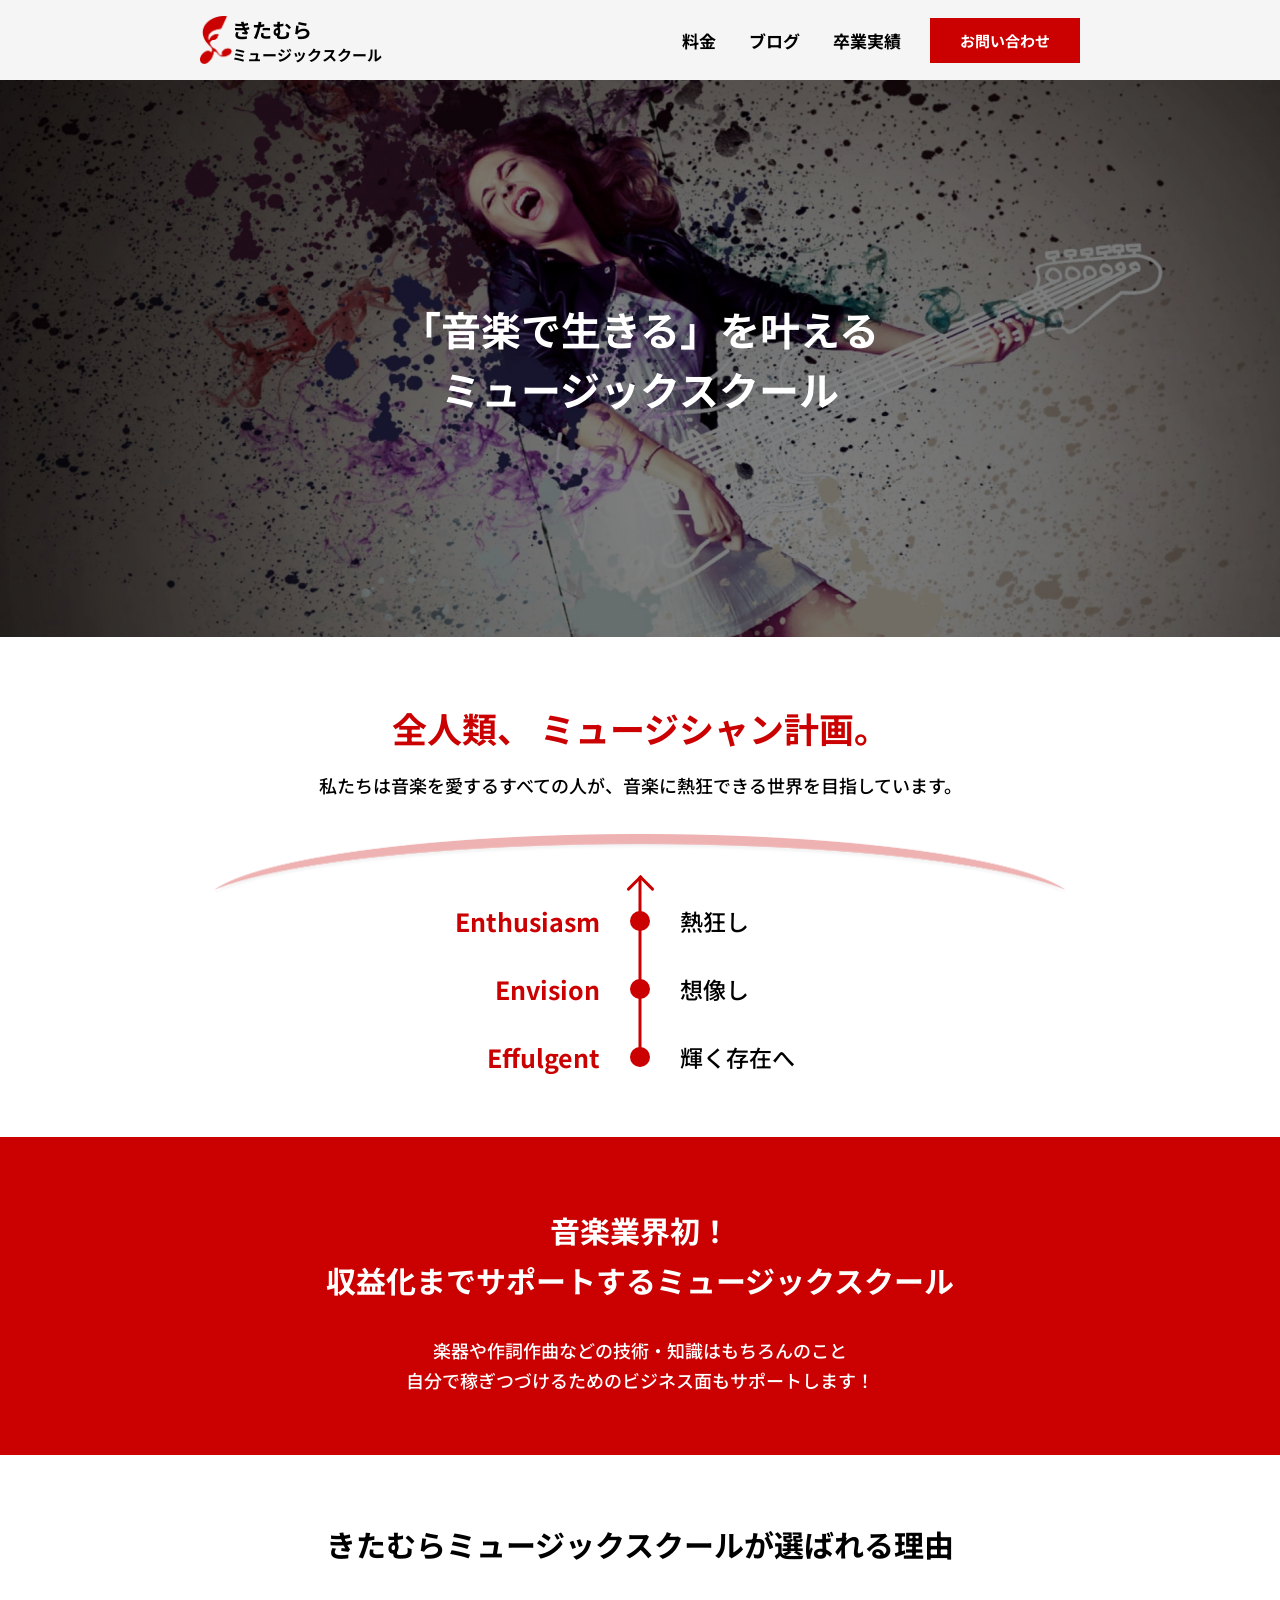
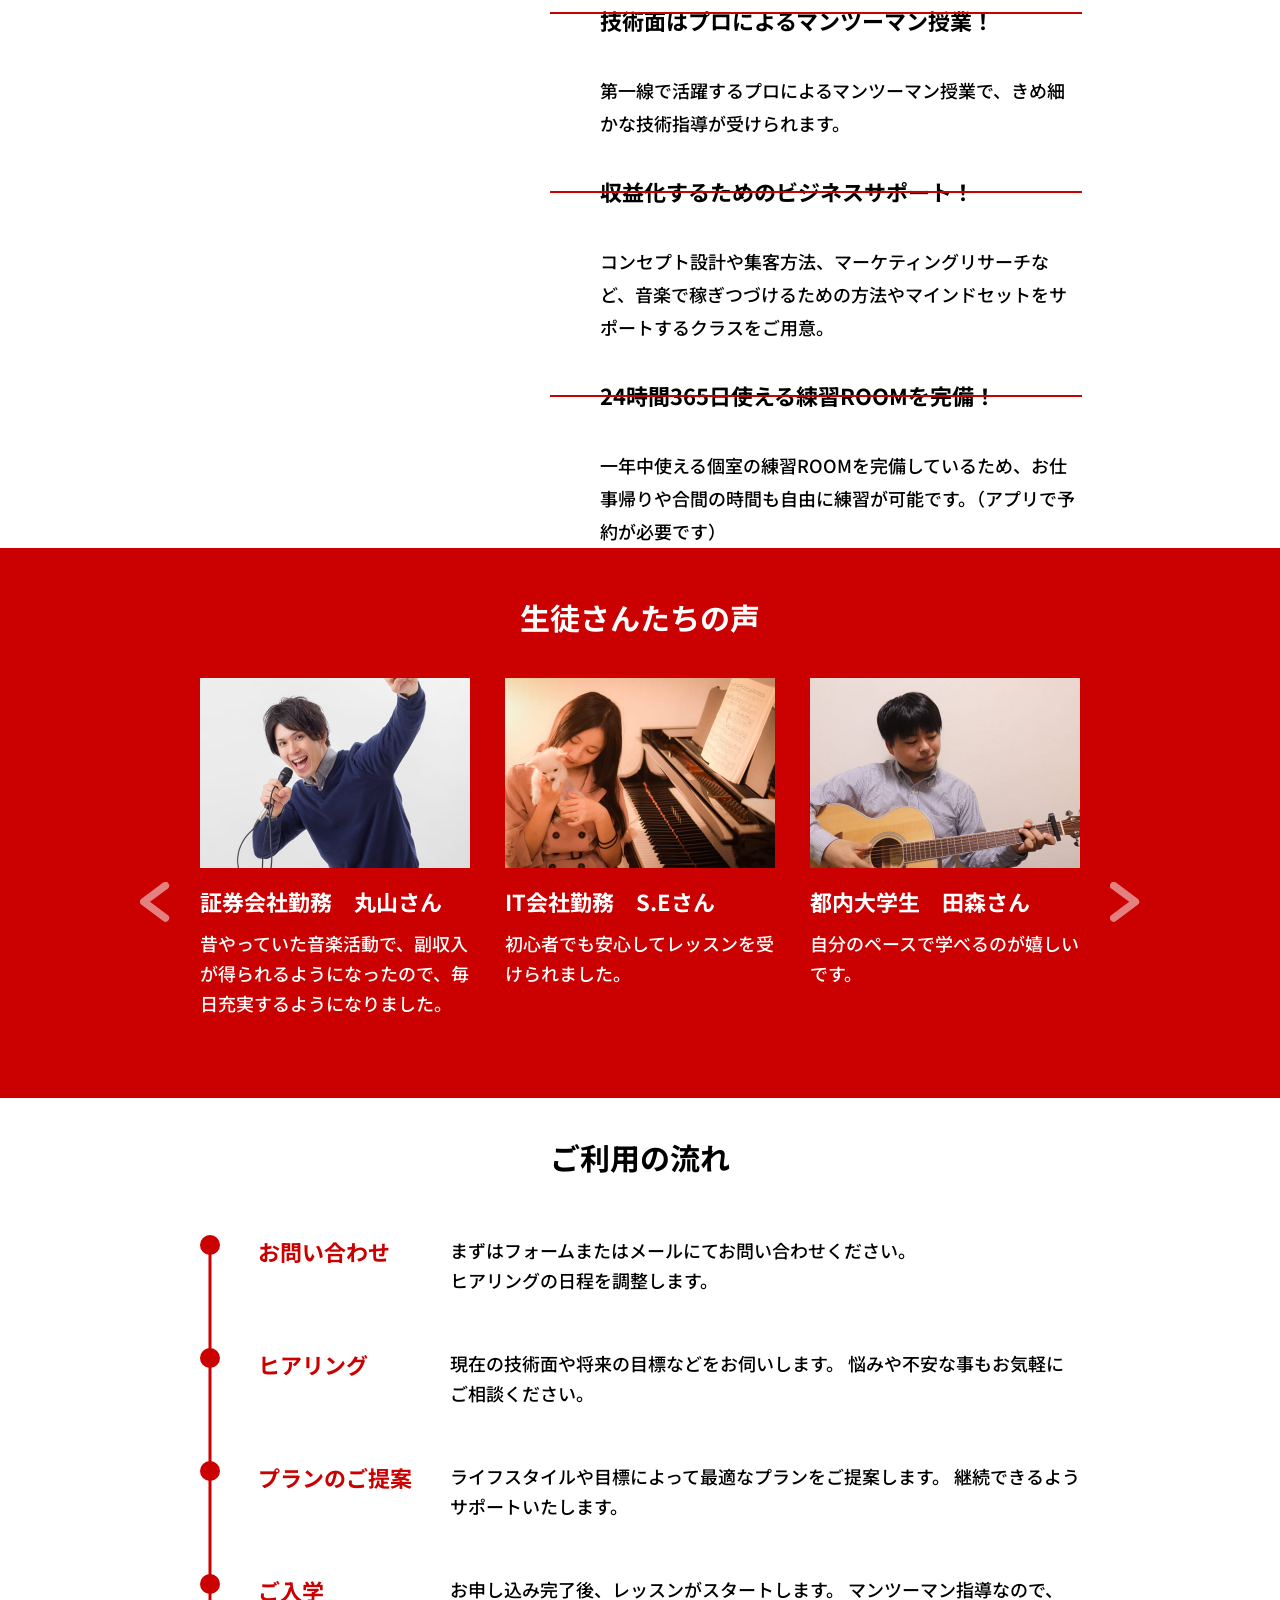
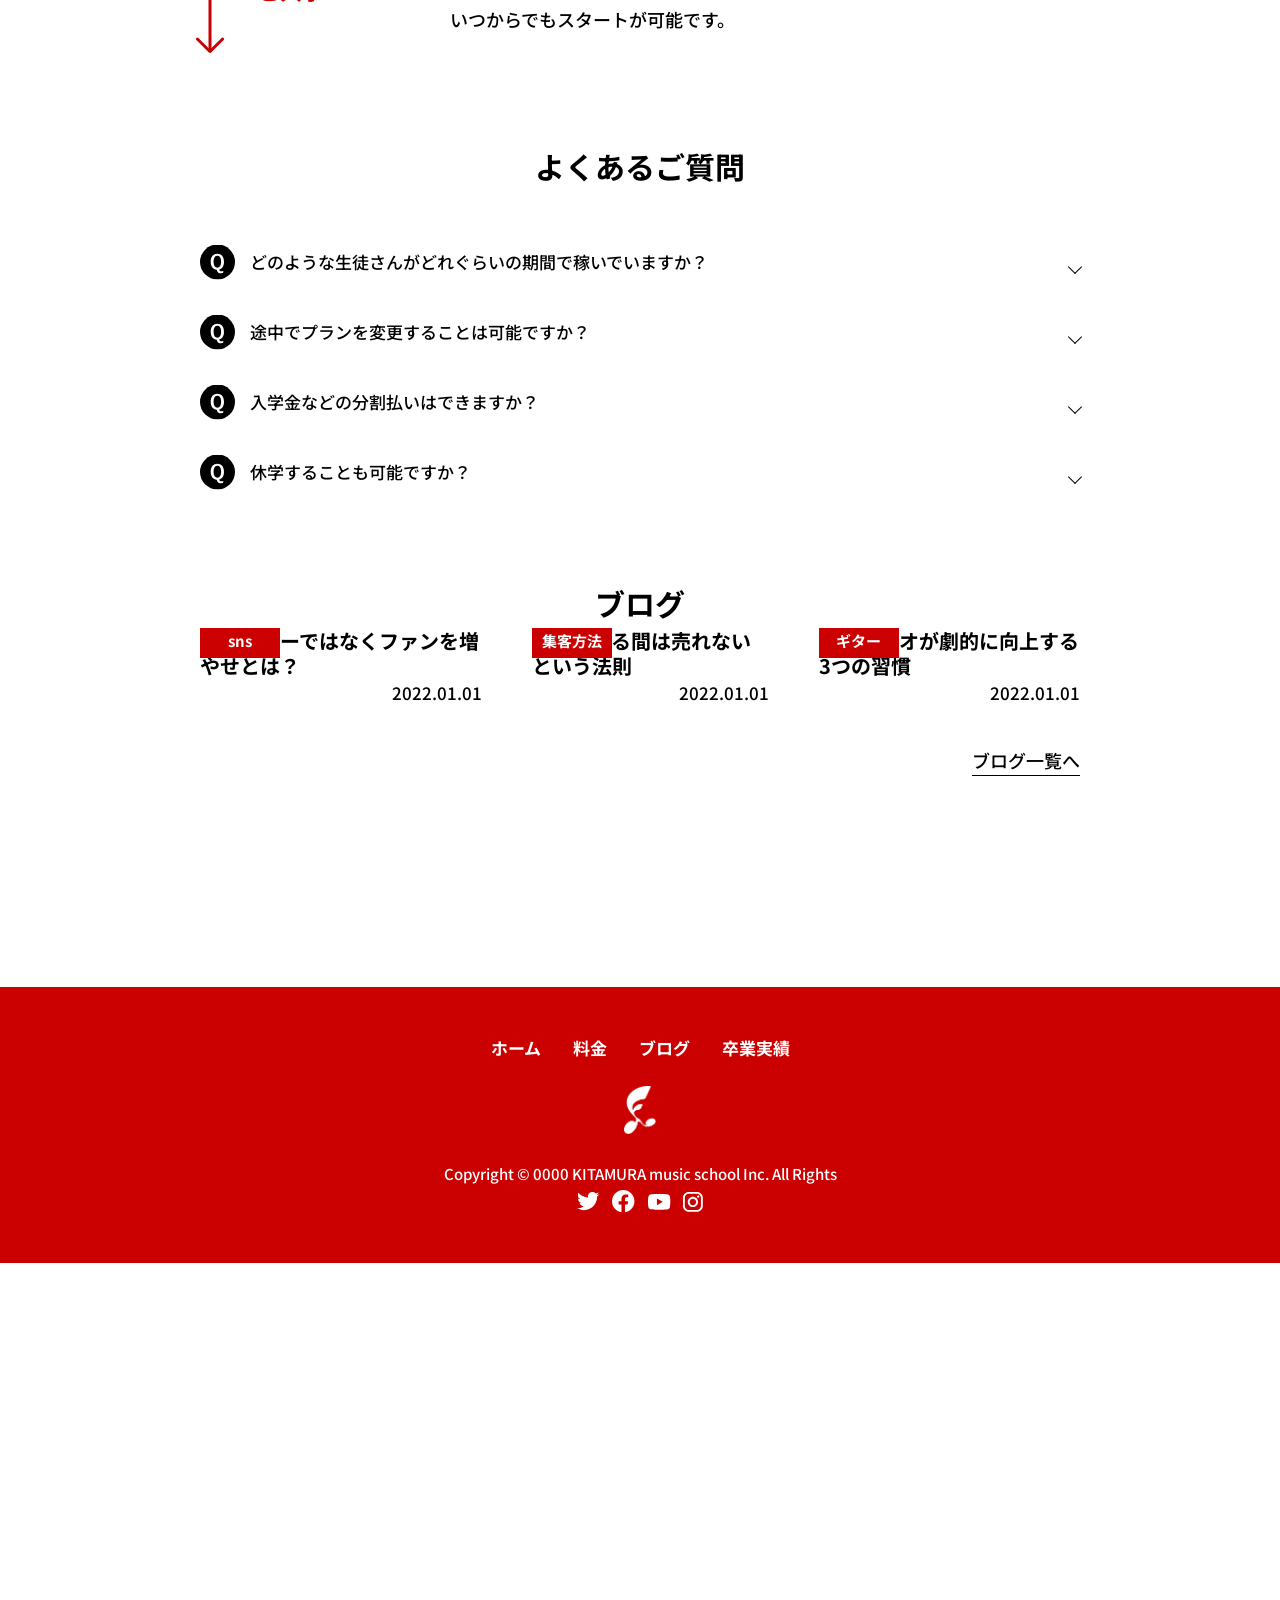
==== index.html @ 4099834b "ブログデティール作成" ====
<!DOCTYPE html>
<html lang="ja">

<head prefix="og: https://ogp.me/ns#">
  <meta charset="UTF-8" />
  <meta name="viewport" content="width=device-width, initial-scale=1.0" />
  <meta name="format-detection" content="telephone=no, email=no" />
  <title>きたむらミュージックスクール</title>
  <meta name="description" content="ミュージックスクール ホームページ" />
  <meta name="keywords" content="ホームページ制作 webデザイン" />
  <meta name="robots" content="noindex" />

  <!-- OGP設定 -->
  <meta property="og:title" content="ミュージックスクール" />
  <meta property="og:type" content="website" />
  <meta property="og:image" content="https://サムネイル">
  <meta property="og:url" content="ページのURL" />
  <link rel="canonical" href="ページのURL">
  <meta property="og:description" content="どんなスクールかご紹介します" />
  <meta property="og:site_name" content="きたむらミュージックスクール" />
  <meta property="og:locale" content="ja_JP" />

  <!-- google font設定 -->
  <link rel="preconnect" href="https://fonts.googleapis.com">
  <link rel="preconnect" href="https://fonts.gstatic.com" crossorigin>
  <link
    href="https://fonts.googleapis.com/css2?family=Noto+Sans+JP:wght@100..900&family=Noto+Serif+JP:wght@200..900&display=swap"
    rel="stylesheet">

  <link rel="stylesheet" href="./css/reset.css" />
  <!-- SwiperのCSSを読み込み -->
  <link rel="stylesheet" href="https://cdn.jsdelivr.net/npm/swiper@11/swiper-bundle.min.css" />
  <link rel="stylesheet" href="./css/style.css" />
</head>

<body>
<!-- -------------ヘッダー----------------- -->
  <header class="l-header">
    <div class="l-header__inner l-header-inner inner">
      <div class="l-header__title">
        <h1>
          <a href="#">
            <span class="l-header__logo">
              <img src="./images/logo-red.png" alt="音符のアイコン">
            </span>
            <span class="l-header__name">
              <span class="l-header__name-main">きたむら<br class="pc-only"></span>
              <span class="l-header__name-sub">ミュージックスクール</span>
            </span>
          </a>
        </h1>
      </div>
      <div class="l-header__right">
        <!-- ハンバーガーボタン -->
        <div class="hamburger sp-only" aria-label="メニュー">
          <span></span>
          <span></span>
          <span></span>
        </div>

        <ul class="l-header__nav l-header-nav">
          <li>
            <a href="" class="l-header-nav-link">料金</a>
          </li>
          <li>
            <a href="" class="l-header-nav-link">ブログ</a>
          </li>
          <li>
            <a href="" class="l-header-nav-link">卒業実績</a>
          </li>
        </ul>
        <a href="" class="l-header__contact pc-only c-contact-btn">お問い合わせ</a>
      </div>
    </div>

  </header>

  <main>
    <!-- ---------------fv----------------- -->

    <section class="p-top-fv">
      <div class="p-top-fv__image">
        <picture>
          <source media="(min-width:768px)" srcset="./images/FV.jpg">
          <img src="./images/FV-sp.jpg" alt="ギターを弾いている女性">
        </picture>

      </div>
      <h2 class="p-top-fv__catch">
        「音楽で生きる」<br class="sp-only">を叶える<br>
        ミュージックスクール
      </h2>
      <!-- <div class="p-top__fv p-top-fv">
      </div> -->
    </section>

    <!-- ----------コンセプト 全人類、ミュージシャン計画-------- -->
    
    <section class="p-top-concept">
      <div class="inner">
        <div class="p-top__concept p-concept">
          <h2 class="p-concept__plan">
            全人類、
            <br class="sp-only"> ミュージシャン計画。
          </h2>
          <p class="p-concept__sub">
            私たちは音楽を愛するすべての人が、音楽に熱狂できる世界を目指しています。
          </p>
          <div class="p-concept__semicircle">
            <picture>
              <source media="(min-width:768px)" srcset="./images/semicircle.png">
              <img src="./images/semicircle-sp.png" alt="薄い赤で弧を描く">
            </picture>
          </div>

          <div class="p-concept__items">
            <div class="p-concept__item p-concept-item">
              <div class="p-concept-item__pri">Enthusiasm</div>
              <div class="p-concept-item__circle"></div>
              <div class="p-concept-item__sec">熱狂し</div>
            </div>
            <div class="p-concept__item p-concept-item">
              <div class="p-concept-item__pri">Envision</div>
              <div class="p-concept-item__circle"></div>
              <div class="p-concept-item__sec">想像し</div>
            </div>
            <div class="p-concept__item p-concept-item">
              <div class="p-concept-item__pri">Effulgent</div>
              <div class="p-concept-item__circle">
                <span></span>
              </div>
              <div class="p-concept-item__sec">輝く存在へ</div>
            </div>
            <!-- <span class="arrow-left"></span>
            <span class="arrow-right"></span>  -->

            <!-- <span class="p-concept__arrow">
            <span class="c-arrow c-arrow--left"></span>
            <span class="c-arrow c-arrow--right"></span>
            </span> -->

          </div>

        </div>
      </div>
    </section>

<!-- -----------------メッセージ 音楽業界初！------------------ -->

    <section class="p-top-message">
      <h2 class="p-top-message__title">
        音楽業界初！<Br>
        収益化までサポートする<br class="sp-only">ミュージックスクール
      </h2>
      <p class="p-top-message__subtitle">
        楽器や作詞作曲などの<br class="sp-only">技術・知識はもちろんのこと<br>
        自分で稼ぎつづけるための<br class="sp-only">ビジネス面もサポートします！
      </p>
    </section>

<!-- ---------------リーゾン 選ばれる理由------------------- -->
    <section class="p-top-reason">
      <div class="inner">

        <h2 class="p-top-reason__title p-top-reason-title">
          きたむらミュージックスクールが選ばれる理由
        </h2>
        <div class="p-top-reason__items">
          <div class="p-top-reason__example">
            <div class="p-top-reason-example-one">
              <picture>
                <source media="(min-width:768px)" srcset="./images/reason01.jpg">
                <img src="./images/reason01-sp.jpg" alt="ピアノを弾く男性">
              </picture>
            </div>
            <div class="p-top-reason-lesson">
              <h3>
                技術面はプロによるマンツーマン授業！
              </h3>

              <p class="p-top-reason__com">第一線で活躍するプロによるマンツーマン授業で、きめ細かな技術指導が受けられます。</p>
            </div>

          </div>

          <div class="p-top-reason__example">
            <div class="p-top-reason-example-one">
              <picture>
                <source media="(min-width:768px)" srcset="./images/reason02.jpg">
                <img src="./images/reason02-sp.jpg" alt="ノートを取る男性">
              </picture>
            </div>
            <div class="p-top-reason-lesson">
              <h3>
                収益化するためのビジネスサポート！
              </h3>
              <p class="p-top-reason__com">コンセプト設計や集客方法、マーケティングリサーチなど、音楽で稼ぎつづけるための方法やマインドセットをサポートするクラスをご用意。</p>
            </div>
          </div>

          <div class="p-top-reason__example">
            <div class="p-top-reason-example-one">
              <picture>
                <source media="(min-width:768px)" srcset="./images/reason03.jpg">
                <img src="./images/reason03-sp.jpg" alt="ギターを森楽譜を書く人">
              </picture>
            </div>
            <div class="p-top-reason-lesson">
              <h3>
                24時間365日使える練習ROOMを完備！
              </h3>
              <p class="p-top-reason__com">一年中使える個室の練習ROOMを完備しているため、お仕事帰りや合間の時間も自由に練習が可能です。（アプリで予約が必要です）</p>
            </div>
          </div>

        </div>
      </div>
    </section>

<!-- ------------------ヴォイス 生徒さんたちの声-------------------  -->
    <section class="p-top-voice">
      <div class="inner">
        <div class="p-top-voice__room">

          <h2 class="p-top-voice__title p-top-voice-title">
            生徒さんたちの声
          </h2>

          <!-- ★スライダー親 -->
          <div class="p-top-voice__slider">

            <!-- ← 左矢印（外！） -->
            <div class="voice-button-prev swiper-button-prev">
              <img src="./images/voice-arrow-l.svg" alt="左矢印">
            </div>

            <!-- Swiper本体 -->
            <div class="p-top-voice__items swiper">
              <div class="swiper-wrapper">

                <div class="p-top-voice-item swiper-slide">
                  <div class="p-top-voice-item__image">
                    <img src="./images/voice01.jpg" alt="生徒さん1">
                  </div>
                  <div class="p-top-voice-name">証券会社勤務　丸山さん</div>

                  <p class="p-top-voice-item__text">
                    昔やっていた音楽活動で、副収入が得られるようになったので、毎日充実するようになりました。
                  </p>
                </div>

                <div class="p-top-voice-item swiper-slide">
                  <div class="p-top-voice-item__image">
                    <img src="./images/voice02.jpg" alt="生徒さん2">
                  </div>
                  <div class="p-top-voice-name">IT会社勤務　S.Eさん</div>

                  <p class="p-top-voice-item__text">
                    初心者でも安心してレッスンを受けられました。
                  </p>
                </div>

                <div class="p-top-voice-item swiper-slide">
                  <div class="p-top-voice-item__image">
                    <img src="./images/voice03.jpg" alt="生徒さん3">
                  </div>
                  <div class="p-top-voice-name">都内大学生　田森さん</div>

                  <p class="p-top-voice-item__text">
                    自分のペースで学べるのが嬉しいです。
                  </p>
                </div>

                <div class="p-top-voice-item swiper-slide">
                  <div class="p-top-voice-item__image">
                    <img src="./images/voice01.jpg" alt="生徒さん4">
                  </div>
                  <div class="p-top-voice-name">証券会社勤務　丸山さん</div>
                  <p class="p-top-voice-item__text">
                    毎回のレッスンが楽しみになりました。
                  </p>
                </div>

                <div class="p-top-voice-item swiper-slide">
                  <div class="p-top-voice-item__image">
                    <img src="./images/voice02.jpg" alt="生徒さん2">
                  </div>
                  <div class="p-top-voice-name">IT会社勤務　S.Eさん</div>
                  <p class="p-top-voice-item__text">
                    初心者でも安心してレッスンを受けられました。
                  </p>
                </div>

                <div class="p-top-voice-item swiper-slide">
                  <div class="p-top-voice-item__image">
                    <img src="./images/voice03.jpg" alt="生徒さん3">
                  </div>
                  <div class="p-top-voice-name">都内大学生　田森さん</div>
                  <p class="p-top-voice-item__text">
                    自分のペースで学べるのが嬉しいです。
                  </p>
                </div>


              </div>
            </div>

            <!-- → 右矢印（外！） -->
            <div class="voice-button-next swiper-button-next">
              <img src="./images/voice-arrow-r.svg" alt="右矢印">
            </div>

          </div>
        </div>
      </div>
    </section>
<!-- -----------------フロー ご利用の流れ--------------------  -->

    <section class="p-top-flow">
      <div class="p-top-flow__room">
        <div class="inner">

          <h2 class="p-top-flow__title">
            ご利用の流れ

          </h2>
          <div class="p-top-flow__blocks">
            <div class="p-top-flow__block p-top-flow-block">
              <div class="p-top-flow-block__circle">
                <span></span>
              </div>
              <div class="p-top-flow-block__sub-title">お問い合わせ</div>
              <div class="p-top-flow-block__plan">
                まずはフォームまたはメールにてお問い合わせください。<br>ヒアリングの日程を調整します。</div>
            </div>
            <div class="p-top-flow__block p-top-flow-block">
              <div class="p-top-flow-block__circle"></div>
              <div class="p-top-flow-block__sub-title">ヒアリング</div>
              <div class="p-top-flow-block__plan">
                現在の技術面や将来の目標などをお伺いします。
                悩みや不安な事もお気軽にご相談ください。</div>
            </div>
            <div class="p-top-flow__block p-top-flow-block">
              <div class="p-top-flow-block__circle"></div>
              <div class="p-top-flow-block__sub-title">プランのご提案</div>
              <div class="p-top-flow-block__plan">
                ライフスタイルや目標によって最適なプランをご提案します。
                継続できるようサポートいたします。</div>
            </div>


            <div class="p-top-flow__block p-top-flow-block">
              <div class="p-top-flow-block__circle"></div>
              <div class="p-top-flow-block__sub-title">ご入学</div>
              <div class="p-top-flow-block__plan">
                お申し込み完了後、レッスンがスタートします。
                マンツーマン指導なので、いつからでもスタートが可能です。</div>
            </div>

          </div>

        </div>
      </div>
    </section>

    <!-- ---------------------クエスチョン よくあるご質問-------------------   -->
    <section class="p-top-question">
      <div class="p-top-question__room p-top-question-room">
        <div class="inner">
          <h2 class="c-title p-top__question__title">よくあるご質問</h2>
          <div class="p-top-qustion__containar">

            <!-- --------<1つ目>--------- -->
            <div class="p-top-qustion__accordion">
              <div class="p-top-question__items p-top-question-items">
                <dl class="p-top-question-item">
                  <dt class="p-top-question-qu">
                    <p class="p-top-question-qu-text">どのような生徒さんがどれぐらいの期間で稼いでいますか？</p>
                  </dt>
                  <!-- <div class="p-top-question-item__arrow"></div> -->
                  <dd class="p-top-question-item__answer">
                    <p class="p-top-question-ans">
                      積極的な方で最短で3ヶ月くらいで稼いでいらっしゃる方もおります。
                    </p>
                  </dd>
                </dl>
              </div>
            </div>
            <!-- --------<2つ目>--------- -->
            <div class="p-top-qustion__accordion">
              <div class="p-top-question__items p-top-question-items">
                <dl class="p-top-question-item">
                  <dt class="p-top-question-qu">
                    <p class="p-top-question-qu-text">途中でプランを変更することは可能ですか？</p>
                  </dt>
                  <dd class="p-top-question-item__answer">
                    <p class="p-top-question-ans">
                      30日以内でしたら、プラン変更も可能です。
                    </p>
                  </dd>
                </dl>
              </div>
            </div>
            <!-- --------<３つ目>--------- -->
            <div class="p-top-qustion__accordion">
              <div class="p-top-question__items p-top-question-items">
                <dl class="p-top-question-item">
                  <dt class="p-top-question-qu">
                    <p class="p-top-question-qu-text">入学金などの分割払いはできますか？</p>
                  </dt>
                  <dd class="p-top-question-item__answer">
                    <p class="p-top-question-ans">
                      可能です。事務局にご相談ください。
                    </p>
                  </dd>
                </dl>
              </div>
            </div>

            <!-- --------<4つ目>--------- -->
            <div class="p-top-qustion__accordion">
              <div class="p-top-question__items p-top-question-items">
                <dl class="p-top-question-item">
                  <dt class="p-top-question-qu">
                    <p class="p-top-question-qu-text">休学することも可能ですか？</p>
                  </dt>
                  <dd class="p-top-question-item__answer">
                    <p class="p-top-question-ans">
                      条件付きではありますが、可能です。詳しくはご相談ください。
                    </p>
                  </dd>
                </dl>
              </div>
            </div>
          </div>
        </div>
      </div>

    </section>
    <!-- -------------------ブログ-------------------   -->

    <section class="p-top-blog">
      <div class="p-top-blog__room p-top-blog-room">
        <div class="inner">
          <h2 class="c-title p-top__blog__title">
            ブログ
          </h2>
          <div class="p-top-blog__items p-top-blog-items">

            <div class="p-top-blog-item">
              <div class="p-top-blog-photo">
                <picture>
                  <source media="(max-width:767px)" srcset="./images/blog01-sp.jpg">
                  <img src="./images/blog01.jpg" alt="マイクを持つ女性">
                </picture>
                <div class="p-photo-pop">
                  sns
                </div>
              </div>

              <div class="p-top-blog-introd">
                <div class="p-top-blog-ad">
                  <p>フォロワーではなくファンを増やせとは？</p>
                </div>
                <div class="p-top-blog-time">
                  2022.01.01
                </div>
              </div>
            </div>

            <div class="p-top-blog-item">
              <div class="p-top-blog-photo">
                <picture>
                  <source media="(min-width:768px)" srcset="./images/blog02.jpg">
                  <img src="./images/blog02-sp.jpg" alt="ソファーに座る男性">
                </picture>
                <div class="p-photo-pop">
                  集客方法
                </div>

              </div>

              <div class="p-top-blog-introd">
                <div class="p-top-blog-ad">
                  <p>集客してる間は売れないという法則</p>
                </div>
                <div class="p-top-blog-time">
                  2022.01.01
                </div>

              </div>
            </div>

            <div class="p-top-blog-item">
              <div class="p-top-blog-photo">
                <picture>
                  <source media="(min-width:768px)" srcset="./images/blog03.jpg">
                  <img src="./images/blog03-sp.jpg" alt="ギターを弾いている人">
                </picture>
                <div class="p-photo-pop">
                  ギター
                </div>

              </div>

              <div class="p-top-blog-introd">
                <div class="p-top-blog-ad">
                  <p>アルペジオが劇的に向上する3つの習慣</p>
                </div>
                <div class="p-top-blog-time">
                  2022.01.01
                </div>



              </div>
            </div>

          </div>

          <div class="p-top-blog-link">
            <a href="#" class="p-top-blog-word">ブログ一覧へ</a>
          </div>

        </div>
      </div>
    </section>

<!-- ------------------フィックスアリア トップに戻るボタン--------------------   -->
    <div class="p-fixed-area">

      <div class="c-top-btn">
        <a href="#" class="c-top-btn__arrow">
          <span>
            <img src="./images/top-back-arrow.svg" alt="トップに戻るボタン矢印">
          </span>
        </a>
      </div>
      <a href="" class="c-contact-btn c-contact-btn--fixed">お問い合わせ</a>

    </div>

  </main>
  <!-- -----------------フッター-------------------    -->

  <footer>
    <div class="l-footer">
      <div class="inner">
        <ul class="l-footer__nav">
          <li>
            <a href="">ホーム</a>
          </li>
          <li>
            <a href="">料金</a>
          </li>
          <li>
            <a href="">ブログ</a>
          </li>
          <li>
            <a href="">卒業実績</a>
          </li>
        </ul>
        <div class="l-footer__logo">
          <img src="./images/logo-white.png" alt="白の音符のアイコン">
        </div>
        <div class="l-footer__copyright">
          Copyright &copy; 0000 KITAMURA music school Inc. All Rights
        </div>
        <div class="l-footer-sns sns">
          <a href="" class="l-sns__link" target="_blank" rel="noopener noreferrer">
            <img src="images/icon-twitter.svg" alt="x" /></a>
          <a href="" class="l-sns__link" target="_blank" rel="noopener noreferrer">
            <img src="images/icon-facebook.svg" alt="facebook" /></a>
          <a href="" class="l-sns__link" target="_blank" rel="noopener noreferrer">
            <img src="images/icon-youtube.svg" alt="youtube" /></a>
          <a href="" class="l-sns__link" target="_blank" rel="noopener noreferrer">
            <img src="images/icon-instagram.svg" alt="instagram" /></a>

        </div>
      </div>
    </div>

  </footer>
  <script src="https://code.jquery.com/jquery-3.7.1.min.js"></script>
  <!-- JSを読み込む  -->
  <script src="https://cdn.jsdelivr.net/npm/swiper@11/swiper-bundle.min.js"></script>
  <script src="./js/script.js"></script>
</body>

</html>
---- css/style.css ----
@charset "UTF-8";
/*! destyle.css v4.0.1 | MIT License | https://github.com/nicolas-cusan/destyle.css */
/* Reset box-model and set borders */
/* ============================================ */
*,
::before,
::after {
  -webkit-box-sizing: border-box;
          box-sizing: border-box;
  border-style: solid;
  border-width: 0;
  min-width: 0;
}

/* Document */
/* ============================================ */
/**
 * 1. Correct the line height in all browsers.
 * 2. Prevent adjustments of font size after orientation changes in iOS.
 * 3. Remove gray overlay on links for iOS.
 */
html {
  line-height: 1.15; /* 1 */
  -webkit-text-size-adjust: 100%; /* 2 */
  -webkit-tap-highlight-color: transparent; /* 3*/
}

/* Sections */
/* ============================================ */
/**
 * Remove the margin in all browsers.
 */
body {
  margin: 0;
}

/**
 * Render the `main` element consistently in IE.
 */
main {
  display: block;
}

/* Vertical rhythm */
/* ============================================ */
p,
table,
blockquote,
address,
pre,
iframe,
form,
figure,
dl {
  margin: 0;
}

/* Headings */
/* ============================================ */
h1,
h2,
h3,
h4,
h5,
h6 {
  font-size: inherit;
  font-weight: inherit;
  margin: 0;
}

/* Lists (enumeration) */
/* ============================================ */
ul,
ol {
  margin: 0;
  padding: 0;
  list-style: none;
}

/* Lists (definition) */
/* ============================================ */
dt {
  font-weight: bold;
}

dd {
  margin-left: 0;
}

/* Grouping content */
/* ============================================ */
/**
 * 1. Add the correct box sizing in Firefox.
 * 2. Show the overflow in Edge and IE.
 */
hr {
  -webkit-box-sizing: content-box;
          box-sizing: content-box; /* 1 */
  height: 0; /* 1 */
  overflow: visible; /* 2 */
  border-top-width: 1px;
  margin: 0;
  clear: both;
  color: inherit;
}

/**
 * 1. Correct the inheritance and scaling of font size in all browsers.
 * 2. Correct the odd `em` font sizing in all browsers.
 */
pre {
  font-family: monospace, monospace; /* 1 */
  font-size: inherit; /* 2 */
}

address {
  font-style: inherit;
}

/* Text-level semantics */
/* ============================================ */
/**
 * Remove the gray background on active links in IE 10.
 */
a {
  background-color: transparent;
  text-decoration: none;
  color: inherit;
}

/**
 * 1. Remove the bottom border in Chrome 57-
 * 2. Add the correct text decoration in Chrome, Edge, IE, Opera, and Safari.
 */
abbr[title] {
  -webkit-text-decoration: underline dotted;
          text-decoration: underline dotted; /* 2 */
}

/**
 * Add the correct font weight in Chrome, Edge, and Safari.
 */
b,
strong {
  font-weight: bolder;
}

/**
 * 1. Correct the inheritance and scaling of font size in all browsers.
 * 2. Correct the odd `em` font sizing in all browsers.
 */
code,
kbd,
samp {
  font-family: monospace, monospace; /* 1 */
  font-size: inherit; /* 2 */
}

/**
 * Add the correct font size in all browsers.
 */
small {
  font-size: 80%;
}

/**
 * Prevent `sub` and `sup` elements from affecting the line height in
 * all browsers.
 */
sub,
sup {
  font-size: 75%;
  line-height: 0;
  position: relative;
  vertical-align: baseline;
}

sub {
  bottom: -0.25em;
}

sup {
  top: -0.5em;
}

/* Replaced content */
/* ============================================ */
/**
 * Prevent vertical alignment issues.
 */
svg,
img,
embed,
object,
iframe {
  vertical-align: bottom;
}

/* Forms */
/* ============================================ */
/**
 * Reset form fields to make them styleable.
 * 1. Make form elements stylable across systems iOS especially.
 * 2. Inherit text-transform from parent.
 */
button,
input,
optgroup,
select,
textarea {
  -webkit-appearance: none; /* 1 */
  -moz-appearance: none;
       appearance: none;
  vertical-align: middle;
  color: inherit;
  font: inherit;
  background: transparent;
  padding: 0;
  margin: 0;
  border-radius: 0;
  text-align: inherit;
  text-transform: inherit; /* 2 */
}

/**
 * Correct cursors for clickable elements.
 */
button,
[type=button],
[type=reset],
[type=submit] {
  cursor: pointer;
}

button:disabled,
[type=button]:disabled,
[type=reset]:disabled,
[type=submit]:disabled {
  cursor: default;
}

/**
 * Improve outlines for Firefox and unify style with input elements & buttons.
 */
:-moz-focusring {
  outline: auto;
}

select:disabled {
  opacity: inherit;
}

/**
 * Remove padding
 */
option {
  padding: 0;
}

/**
 * Reset to invisible
 */
fieldset {
  margin: 0;
  padding: 0;
  min-width: 0;
}

legend {
  padding: 0;
}

/**
 * Add the correct vertical alignment in Chrome, Firefox, and Opera.
 */
progress {
  vertical-align: baseline;
}

/**
 * Remove the default vertical scrollbar in IE 10+.
 */
textarea {
  overflow: auto;
}

/**
 * Correct the cursor style of increment and decrement buttons in Chrome.
 */
[type=number]::-webkit-inner-spin-button,
[type=number]::-webkit-outer-spin-button {
  height: auto;
}

/**
 * Correct the outline style in Safari.
 */
[type=search] {
  outline-offset: -2px; /* 1 */
}

/**
 * Remove the inner padding in Chrome and Safari on macOS.
 */
[type=search]::-webkit-search-decoration {
  -webkit-appearance: none;
}

/**
 * 1. Correct the inability to style clickable types in iOS and Safari.
 * 2. Fix font inheritance.
 */
::-webkit-file-upload-button {
  -webkit-appearance: button; /* 1 */
  font: inherit; /* 2 */
}

/**
 * Fix appearance for Firefox
 */
[type=number] {
  -moz-appearance: textfield;
}

/**
 * Clickable labels
 */
label[for] {
  cursor: pointer;
}

/* Interactive */
/* ============================================ */
/*
 * Add the correct display in Edge, IE 10+, and Firefox.
 */
details {
  display: block;
}

/*
 * Add the correct display in all browsers.
 */
summary {
  display: list-item;
}

/*
 * Remove outline for editable content.
 */
[contenteditable]:focus {
  outline: auto;
}

/* Tables */
/* ============================================ */
/**
1. Correct table border color inheritance in all Chrome and Safari.
*/
table {
  border-color: inherit; /* 1 */
  border-collapse: collapse;
}

caption {
  text-align: left;
}

td,
th {
  vertical-align: top;
  padding: 0;
}

th {
  text-align: left;
  font-weight: bold;
}

@media (max-width: 767px) {
  .pc-only {
    display: none !important;
  }
  .sp-only {
    display: inline;
  }
}
@media (min-width: 768px) {
  .sp-only {
    display: none;
  }
}
body {
  font-family: "YuGothic", "Noto Sans JP", "Source Han Sans", "M+ FONTS";
  font-optical-sizing: auto;
  font-weight: 500;
  font-style: normal;
  font-size: 1.8rem;
  letter-spacing: 0;
  color: #000000;
  line-height: 1.6666666667;
}
@media (max-width: 767px) {
  body {
    font-size: 1.6rem;
    line-height: 1.875;
  }
}

html {
  -moz-appearance: none;
       appearance: none;
  -webkit-appearance: none;
  -webkit-text-size-adjust: 100%;
  word-break: break-all;
  scroll-behavior: smooth;
  scroll-padding-top: 80px;
  font-size: 10px;
}
@media (max-width: 940px) and (min-width: 768px) {
  html {
    font-size: 1.0638297872vw;
  }
}
@media (max-width: 767px) {
  html {
    scroll-padding-top: 50px;
    font-size: 2.6666666667vw;
  }
}

html,
body {
  overflow-x: hidden;
}

body {
  padding-top: 8rem;
}
@media (max-width: 767px) {
  body {
    padding-top: 50px;
  }
}

main {
  position: relative;
}

a {
  display: inline-block;
  text-decoration: none;
  -webkit-transition: opacity 0.4s;
  transition: opacity 0.4s;
}

a:hover {
  opacity: 0.7;
  cursor: pointer;
}

img {
  width: 100%;
  height: auto;
  display: block;
}

.inner {
  width: 100%;
  max-width: 88rem;
  margin: 0 auto;
  height: 100%;
}
@media (max-width: 767px) {
  .inner {
    width: 100%;
    margin: 0 auto;
    padding-inline: 2rem !important;
  }
}

.l-header {
  position: fixed;
  top: 0;
  left: 0;
  -webkit-box-sizing: border-box;
          box-sizing: border-box;
  z-index: 1000;
  height: 8rem;
  width: 100%;
  background: #F5F5F5;
}
@media (max-width: 767px) {
  .l-header {
    display: -webkit-box;
    display: -ms-flexbox;
    display: flex;
    height: 50px;
  }
}

.l-header-inner {
  display: -webkit-box;
  display: -ms-flexbox;
  display: flex;
  -webkit-box-pack: justify;
      -ms-flex-pack: justify;
          justify-content: space-between;
  -webkit-box-align: center;
      -ms-flex-align: center;
          align-items: center;
  height: 100%;
}
@media (max-width: 767px) {
  .l-header-inner {
    padding-left: 2rem;
    display: -webkit-box;
    display: -ms-flexbox;
    display: flex;
    -webkit-box-align: center;
        -ms-flex-align: center;
            align-items: center;
  }
}

.l-header__title a {
  display: -webkit-box;
  display: -ms-flexbox;
  display: flex;
  -webkit-box-align: center;
      -ms-flex-align: center;
          align-items: center;
}

.l-header__logo {
  width: 3.203rem;
}
@media (max-width: 767px) {
  .l-header__logo {
    width: 20.3px;
  }
}

.l-header__name-main {
  font-size: 2rem;
  font-weight: 700;
  line-height: 1.15;
}
@media (max-width: 767px) {
  .l-header__name-main {
    font-size: 13px;
    line-height: 1.0769230769;
  }
}

.l-header__name {
  margin-top: 1.8rem;
  margin-bottom: 1.4rem;
  line-height: 1.25;
}
@media (max-width: 767px) {
  .l-header__name {
    margin-top: 18.06px;
    margin-bottom: 17.94px;
  }
}

.l-header__name-sub {
  font-size: 1.5rem;
  font-weight: 700;
  line-height: 1.5333333333;
}
@media (max-width: 767px) {
  .l-header__name-sub {
    font-size: 13px;
    line-height: 1.0769230769;
  }
}

.hamburger {
  position: absolute;
  top: 0;
  right: 0;
  width: 72px;
  height: 50px;
  background-color: #CB0000;
  cursor: pointer;
  z-index: 9999;
}

.hamburger span {
  position: absolute;
  left: 50%;
  -webkit-transform: translateX(-50%);
          transform: translateX(-50%);
  width: 32px;
  height: 4px;
  border-radius: 2px;
  background-color: #FFFFFF;
  -webkit-transition: opacity 0.4s, -webkit-transform 0.4s;
  transition: opacity 0.4s, -webkit-transform 0.4s;
  transition: transform 0.4s, opacity 0.4s;
  transition: transform 0.4s, opacity 0.4s, -webkit-transform 0.4s;
}

.hamburger span:nth-of-type(1) {
  top: 11px;
}

.hamburger span:nth-of-type(2) {
  top: 23px;
}

.hamburger span:nth-of-type(3) {
  top: 35.19px;
}

.hamburger.is-open span:nth-of-type(1) {
  top: 24px;
  -webkit-transform: translateX(-50%) rotate(45deg);
          transform: translateX(-50%) rotate(45deg);
}

.hamburger.is-open span:nth-of-type(2) {
  opacity: 0;
}

.hamburger.is-open span:nth-of-type(3) {
  top: 24px;
  -webkit-transform: translateX(-50%) rotate(-45deg);
          transform: translateX(-50%) rotate(-45deg);
}

.l-header-nav {
  display: none;
  /* ← 最初は閉じておく */
}
@media (max-width: 767px) {
  .l-header-nav {
    position: fixed;
    top: 5rem;
    right: -100%;
    width: 30rem;
    background: #CB0000;
    -webkit-box-orient: vertical;
    -webkit-box-direction: normal;
        -ms-flex-direction: column;
            flex-direction: column;
    padding-top: 2rem;
    -webkit-transition: right 0.6s;
    transition: right 0.6s;
    z-index: 9998;
    display: none;
  }
}
@media (min-width: 768px) {
  .l-header-nav {
    display: -webkit-box;
    display: -ms-flexbox;
    display: flex;
  }
}
.l-header-nav.is-open {
  right: 0;
  display: block;
}

.l-header__right {
  -webkit-box-align: center;
      -ms-flex-align: center;
          align-items: center;
  -webkit-column-gap: 1.25rem;
     -moz-column-gap: 1.25rem;
          column-gap: 1.25rem;
  display: -webkit-box;
  display: -ms-flexbox;
  display: flex;
}

.l-header-nav li {
  padding: 1.65rem;
}

.l-header-nav li a {
  font-weight: 700;
  font-size: 1.7rem;
  line-height: 1.9411764706;
}
@media (max-width: 767px) {
  .l-header-nav li a {
    font-size: 1.8rem;
    line-height: 1.8333333333;
  }
}

.l-header-nav-link {
  position: relative;
  text-decoration: none;
  color: #000;
}
.l-header-nav-link::after {
  content: "";
  position: absolute;
  left: 0;
  bottom: 0.001rem;
  width: 100%;
  height: 0.2rem;
  background: #000;
  -webkit-transform: scaleX(0);
          transform: scaleX(0);
  -webkit-transform-origin: left;
          transform-origin: left;
  -webkit-transition: -webkit-transform 0.3s ease;
  transition: -webkit-transform 0.3s ease;
  transition: transform 0.3s ease;
  transition: transform 0.3s ease, -webkit-transform 0.3s ease;
}
@media (max-width: 767px) {
  .l-header-nav-link::after {
    display: none;
  }
}
.l-header-nav-link:hover::after {
  -webkit-transform: scaleX(1);
          transform: scaleX(1);
}
@media (max-width: 767px) {
  .l-header-nav-link:hover::after {
    display: none;
  }
}
.l-header-nav-link:active::after, .l-header-nav-link:focus-visible::after {
  -webkit-transform: scaleX(1);
          transform: scaleX(1);
  -webkit-transition: -webkit-transform 0.2s ease;
  transition: -webkit-transform 0.2s ease;
  transition: transform 0.2s ease;
  transition: transform 0.2s ease, -webkit-transform 0.2s ease;
}

.l-header-nav-link:focus {
  outline: none;
}

.l-footer {
  background: #CB0000;
  width: 100%;
  padding-top: 4.4rem;
  padding-bottom: 4.956rem;
}
.l-footer .inner {
  display: -webkit-box;
  display: -ms-flexbox;
  display: flex;
  -webkit-box-orient: vertical;
  -webkit-box-direction: normal;
      -ms-flex-direction: column;
          flex-direction: column;
  -webkit-box-align: center;
      -ms-flex-align: center;
          align-items: center;
}

.l-footer__nav {
  display: -webkit-box;
  display: -ms-flexbox;
  display: flex;
  color: #FFFFFF;
  font-size: 1.7rem;
  font-weight: 700;
  line-height: 1.9411764706;
  -webkit-box-pack: center;
      -ms-flex-pack: center;
          justify-content: center;
  -webkit-box-align: center;
      -ms-flex-align: center;
          align-items: center;
  -webkit-column-gap: 3.2rem;
     -moz-column-gap: 3.2rem;
          column-gap: 3.2rem;
}

.l-footer__logo {
  width: 3.203rem;
  display: -webkit-box;
  display: -ms-flexbox;
  display: flex;
  -webkit-box-align: center;
      -ms-flex-align: center;
          align-items: center;
  margin-top: 2.174rem;
}

.l-footer__copyright {
  font-size: 1.5rem;
  line-height: 2.2;
  color: #FFFFFF;
  margin-top: 2.3rem;
}

.l-footer-sns {
  display: -webkit-box;
  display: -ms-flexbox;
  display: flex;
  -webkit-box-pack: center;
      -ms-flex-pack: center;
          justify-content: center;
  -webkit-box-align: center;
      -ms-flex-align: center;
          align-items: center;
  -webkit-column-gap: 1.23rem;
     -moz-column-gap: 1.23rem;
          column-gap: 1.23rem;
}

.c-contact-btn {
  display: -webkit-box;
  display: -ms-flexbox;
  display: flex;
  width: 15rem;
  height: 4.5rem;
  background: #CB0000;
  -webkit-box-pack: center;
      -ms-flex-pack: center;
          justify-content: center;
  -webkit-box-align: center;
      -ms-flex-align: center;
          align-items: center;
  font-size: 1.5rem;
  font-weight: 700;
  line-height: 1.5333333333;
  color: #FFFFFF;
  -webkit-transition: 0.3s;
  transition: 0.3s;
}
.c-contact-btn--fixed {
  width: 30rem;
  height: 6rem;
  font-size: 2rem;
  letter-spacing: 0.2em;
}
@media (max-width: 767px) {
  .c-contact-btn--fixed {
    width: 33.5rem;
  }
}
.c-contact-btn:hover {
  background-color: #fff;
  color: #CB0000;
  border: 1px solid #CB0000;
}

.c-top-btn {
  width: 6.8rem;
  height: 6.8rem;
  background: rgba(0, 0, 0, 0.5);
  border-radius: 50%;
  display: grid;
  place-content: center;
  opacity: 1;
  -webkit-transition: opacity 0.3s ease;
  transition: opacity 0.3s ease;
}
@media (max-width: 767px) {
  .c-top-btn {
    -ms-flex-item-align: end;
        align-self: flex-end;
  }
}
.c-top-btn__arrow {
  width: 2.4rem;
}

.c-title {
  font-size: 3rem;
  font-weight: 700;
  line-height: 1.6666666667;
  text-align: center;
}

.c-breadcrumbs {
  height: 5rem;
  background: rgb(232, 232, 232);
}

.c-breadcrumbs ol {
  display: -webkit-box;
  display: -ms-flexbox;
  display: flex;
  -ms-flex-wrap: wrap;
      flex-wrap: wrap;
  height: 100%;
  -webkit-box-align: center;
      -ms-flex-align: center;
          align-items: center;
  color: rgb(0, 0, 0);
}

.c-breadcrumbs__list {
  display: -webkit-box;
  display: -ms-flexbox;
  display: flex;
  -webkit-box-align: center;
      -ms-flex-align: center;
          align-items: center;
  line-height: 0.5;
}

.c-breadcrumbs__list span {
  font-size: 1.6rem;
  font-weight: 500;
  line-height: 2.0625;
}

.c-breadcrumbs__list li + li::before {
  content: ">";
  margin: 0 8px;
  color: rgb(0, 0, 0);
}

.p-plan-fv {
  position: relative;
}
.p-plan-fv::before {
  content: "";
  width: 100%;
  height: 100%;
  position: absolute;
  inset: 0;
  background: rgba(0, 0, 0, 0.502);
  z-index: 1;
}
.p-plan-fv__catch {
  position: absolute;
  top: 50%;
  left: 50%;
  -webkit-transform: translate(-50%, -50%);
          transform: translate(-50%, -50%);
  z-index: 2;
  color: #fff;
  text-align: center;
  font-size: 4rem;
  font-weight: 700;
  line-height: 1.5;
}
@media (max-width: 767px) {
  .p-plan-fv__catch {
    width: 30rem;
    font-size: 3rem;
    line-height: 1.6666666667;
  }
}

.c-circle {
  display: inline-block;
  width: 1.5rem;
  height: 1.5rem;
  border-radius: 50%;
  background: rgb(0, 0, 0);
}
.c-circle--red {
  background: #CB0000;
}

.c-hyphen {
  display: inline-block;
  width: 3rem;
  height: 0.1rem;
  background-color: rgb(112, 112, 112);
}

.p-top-fv {
  position: relative;
}
.p-top-fv::before {
  content: "";
  width: 100%;
  height: 100%;
  position: absolute;
  inset: 0;
  background: rgba(0, 0, 0, 0.502);
  z-index: 1;
}
.p-top-fv__image img {
  aspect-ratio: 1080/470;
  -o-object-fit: cover;
     object-fit: cover;
}
@media (max-width: 767px) {
  .p-top-fv__image img {
    aspect-ratio: 375/550;
  }
}
.p-top-fv__catch {
  position: absolute;
  top: 50%;
  left: 50%;
  -webkit-transform: translate(-50%, -50%);
          transform: translate(-50%, -50%);
  z-index: 2;
  color: #fff;
  text-align: center;
  font-size: 4rem;
  font-weight: 700;
  line-height: 1.5;
}
@media (max-width: 767px) {
  .p-top-fv__catch {
    width: 30rem;
    font-size: 3rem;
    line-height: 1.6666666667;
  }
}

.p-concept {
  padding-top: 6.6rem;
  padding-bottom: 5.5rem;
}

.p-concept__plan {
  text-align: center;
  font-size: 3.5rem;
  font-weight: 700;
  line-height: 1.4285714286;
  color: #CB0000;
  -webkit-box-pack: center;
      -ms-flex-pack: center;
          justify-content: center;
  -webkit-box-align: center;
      -ms-flex-align: center;
          align-items: center;
  margin: 0 auto;
}
@media (max-width: 767px) {
  .p-concept__plan {
    font-size: 2.5rem;
    line-height: 1.6;
    margin-top: 4.6rem;
  }
}

.p-concept__sub {
  display: -webkit-box;
  display: -ms-flexbox;
  display: flex;
  font-size: 1.8rem;
  line-height: 1.6666666667;
  -webkit-box-pack: center;
      -ms-flex-pack: center;
          justify-content: center;
  -webkit-box-align: center;
      -ms-flex-align: center;
          align-items: center;
  margin-top: 1.7rem;
}

.p-concept__semicircle {
  display: -webkit-box;
  display: -ms-flexbox;
  display: flex;
  margin: 3.4rem auto 0;
  width: 85.815rem;
  -webkit-box-pack: center;
      -ms-flex-pack: center;
          justify-content: center;
  -webkit-box-align: center;
      -ms-flex-align: center;
          align-items: center;
}
@media (max-width: 767px) {
  .p-concept__semicircle {
    width: 33.5rem;
  }
}

.p-concept__items {
  position: relative;
  display: -webkit-box;
  display: -ms-flexbox;
  display: flex;
  -webkit-box-orient: vertical;
  -webkit-box-direction: normal;
      -ms-flex-direction: column;
          flex-direction: column;
  row-gap: 1.8rem;
}

.p-concept-item {
  display: -webkit-box;
  display: -ms-flexbox;
  display: flex;
  -webkit-box-pack: center;
      -ms-flex-pack: center;
          justify-content: center;
  -webkit-box-align: center;
      -ms-flex-align: center;
          align-items: center;
  -webkit-column-gap: 3rem;
     -moz-column-gap: 3rem;
          column-gap: 3rem;
}

.p-concept-item__pri {
  width: 46.2%;
  text-align: right;
  font-size: 2.5rem;
  font-weight: 700;
  line-height: 2;
  color: #CB0000;
}
@media (max-width: 767px) {
  .p-concept-item__pri {
    font-size: 2rem;
    line-height: 2.5;
  }
}

.p-concept-item__sec {
  width: 46.2%;
  font-size: 2.3rem;
  font-weight: 500;
  line-height: 2.1739130435;
}
@media (max-width: 767px) {
  .p-concept-item__sec {
    font-size: 2rem;
    line-height: 2.5;
  }
}

.p-concept-item__circle {
  width: 2rem;
  height: 2rem;
  border-radius: 50%;
  background: #CB0000;
  position: relative;
  z-index: 2;
  margin: 0 auto;
}
.p-concept-item__circle span {
  position: absolute;
  left: 50%;
  -webkit-transform: translateX(-50%);
          transform: translateX(-50%);
  bottom: 1rem;
  width: 0.3rem;
  height: 18rem;
  background: #CB0000;
}
.p-concept-item__circle span::before, .p-concept-item__circle span::after {
  content: "";
  display: inline-block;
  position: absolute;
  top: -0.2rem;
  width: 2rem;
  height: 0.3rem;
  background: #CB0000;
}
.p-concept-item__circle span::before {
  left: 0.15rem;
  -webkit-transform: rotate(45deg);
          transform: rotate(45deg);
  -webkit-transform-origin: left top;
          transform-origin: left top;
  border-radius: 0 0.15rem 0.15rem 0;
}
.p-concept-item__circle span::after {
  right: 0.15rem;
  -webkit-transform: rotate(-45deg);
          transform: rotate(-45deg);
  -webkit-transform-origin: right top;
          transform-origin: right top;
  border-radius: 0.15rem 0 0 0.15rem;
}

.p-concept__arrow {
  position: absolute;
  left: 50%;
  top: -4rem;
  -webkit-transform: translateX(-50%);
          transform: translateX(-50%);
  width: 0;
  z-index: 1;
}

.p-top-message {
  background: #CB0000;
  padding-top: 6.8rem;
  padding-bottom: 6rem;
}

.p-top-message__title, .p-top-message__subtitle {
  display: -webkit-box;
  display: -ms-flexbox;
  display: flex;
  color: #fff;
  -webkit-box-align: center;
      -ms-flex-align: center;
          align-items: center;
  -webkit-box-pack: center;
      -ms-flex-pack: center;
          justify-content: center;
  text-align: center;
}
.p-top-message__title {
  font-size: 3rem;
  font-weight: 700;
  line-height: 1.6666666667;
}
@media (max-width: 767px) {
  .p-top-message__title {
    font-size: 2.5rem;
    line-height: 1.6;
  }
}
.p-top-message__subtitle {
  font-size: 1.8rem;
  font-weight: 500;
  line-height: 1.6666666667;
  margin-top: 3rem;
}
@media (max-width: 767px) {
  .p-top-message__subtitle {
    font-size: 1.8rem;
    line-height: 1.6666666667;
  }
}

.p-top-reason-title {
  padding-top: 6.4rem;
  font-size: 3rem;
  font-weight: 700;
  line-height: 1.6666666667;
  text-align: center;
}

.p-top-reason__example {
  display: -webkit-box;
  display: -ms-flexbox;
  display: flex;
  -webkit-column-gap: 5rem;
     -moz-column-gap: 5rem;
          column-gap: 5rem;
  position: relative;
}
@media (max-width: 767px) {
  .p-top-reason__example {
    display: block;
  }
}

img {
  width: 100%;
  height: auto;
  display: block;
}

.p-top-reason-example-one {
  width: 100%;
  max-width: 35rem;
  margin-top: 2.8rem;
}

.p-top-reason-lesson {
  font-size: 2.2rem;
  font-weight: 700;
  line-height: 1.5;
  margin-top: 3.5rem;
}
.p-top-reason-lesson::after {
  content: "";
  position: absolute;
  left: 0;
  bottom: 74%;
  width: 53.2rem;
  height: 0.2rem;
  background-color: #CB0000;
  left: 70%;
  -webkit-transform: translateX(-50%);
          transform: translateX(-50%);
}
@media (max-width: 767px) {
  .p-top-reason-lesson::after {
    display: none;
  }
}

@media (max-width: 767px) {
  .p-top-reason-lesson h3 {
    border-bottom: 0.2rem solid #CB0000;
  }
}

.p-top-reason__com {
  font-size: 1.8rem;
  font-weight: 500;
  line-height: 1.8333333333;
  margin-top: 3.7rem;
}

.p-top-voice {
  background: #CB0000;
}

.p-top-voice__room {
  padding-top: 4.4rem;
  padding-bottom: 8rem;
}
@media (max-width: 767px) {
  .p-top-voice__room {
    padding-top: 4.6rem;
    padding-bottom: 5rem;
  }
}

.p-top-voice-title {
  font-size: 3rem;
  font-weight: 700;
  line-height: 1.6666666667;
  color: #FFFFFF;
  text-align: center;
}
@media (max-width: 767px) {
  .p-top-voice-title {
    font-size: 2.5rem;
    line-height: 1.6;
  }
}

.p-top-voice__items {
  position: relative;
  overflow: hidden;
}

.p-top-voice-item__image img {
  width: 100%;
  height: auto;
  display: block;
  -webkit-transition: -webkit-transform 0.3s ease;
  transition: -webkit-transform 0.3s ease;
  transition: transform 0.3s ease;
  transition: transform 0.3s ease, -webkit-transform 0.3s ease;
}

/* 画像はズーム */
.p-top-voice-item:hover .p-top-voice-item__image:hover img {
  -webkit-transform: scale(1.1);
          transform: scale(1.1);
}

/* テキストは少し透過 */
.p-top-voice-item:hover .p-top-voice-item__text,
.p-top-voice-item:hover .p-top-voice-name {
  opacity: 0.6;
}

.p-top-voice-item__image img,
.p-top-voice-item__text,
.p-top-voice-name {
  -webkit-transition: 0.3s ease;
  transition: 0.3s ease;
}

.p-top-voice-item {
  margin-top: 3.6rem;
}
@media (max-width: 767px) {
  .p-top-voice-item {
    margin-top: 3.9rem;
  }
}

.p-top-voice-name {
  margin-top: 1.7rem;
  font-size: 2.2rem;
  font-weight: 700;
  line-height: 1.5;
  color: #FFFFFF;
}
@media (max-width: 767px) {
  .p-top-voice-name {
    margin-top: 2.7rem;
  }
}

.p-top-voice-item__text {
  margin-top: 1rem;
  font-size: 1.8rem;
  font-weight: 500;
  line-height: 1.6666666667;
  color: #FFFFFF;
}

.p-top-voice-results {
  margin-top: 1rem;
  font-size: 1.8rem;
  font-weight: 500;
  line-height: 1.6666666667;
  color: #FFFFFF;
}

/* スライダーの親 */
.p-top-voice__slider {
  position: relative;
}

/* 矢印の共通 */
/* 左 */
.voice-button-prev {
  left: -60px;
}
@media (max-width: 767px) {
  .voice-button-prev {
    left: -0.1rem;
  }
}

/* 右 */
.voice-button-next {
  right: -60px;
}
@media (max-width: 767px) {
  .voice-button-next {
    right: -0.1rem;
  }
}

/* 中央配置 */
.voice-button-prev,
.voice-button-next {
  top: 75%;
  -webkit-transform: translateY(-50%);
          transform: translateY(-50%);
}
@media (max-width: 767px) {
  .voice-button-prev,
  .voice-button-next {
    top: 60%;
    -webkit-transform: translateY(-50%);
            transform: translateY(-50%);
  }
}

/* スライダーの外枠だけはみ出し許可 */
.p-top-voice__slider {
  position: relative;
  overflow: visible;
}

/* swiper本体は隠す（重要） */
.p-top-voice__items {
  overflow: hidden;
}

/* デフォルト矢印を消す */
.swiper-button-prev::after,
.swiper-button-next::after {
  content: none;
}

/* 共通 */
.voice-button-prev,
.voice-button-next {
  position: absolute;
  width: 2.984rem;
  height: 2.024rem;
  z-index: 10;
}

右矢印 .voice-button-next {
  position: absolute;
  top: 75%;
  right: -60px;
  -webkit-transform: translateY(-50%);
          transform: translateY(-50%);
  width: 48px;
  height: 48px;
}

左矢印 .voice-button-prev {
  position: absolute;
  top: 50%;
  left: -60px;
  -webkit-transform: translateY(-50%);
          transform: translateY(-50%);
  width: 48px;
  height: 48px;
}

/* ===== 左矢印 ===== */
/* 上 */
/* 下 */
.p-top-flow__room {
  padding-top: 3.4rem;
}

.p-top-flow__title {
  text-align: center;
  font-size: 3rem;
  font-weight: 700;
  line-height: 1.6666666667;
}

.p-top-flow-block {
  display: grid;
  grid-template-columns: auto 15.4rem 1fr;
  -webkit-column-gap: 3.8rem;
     -moz-column-gap: 3.8rem;
          column-gap: 3.8rem;
  margin-top: 5.3rem;
}
@media (max-width: 767px) {
  .p-top-flow-block {
    display: inline-block;
  }
}

.p-top-flow-block__sub-title {
  -ms-flex-negative: 0;
      flex-shrink: 0;
  font-size: 2.2rem;
  font-weight: 700;
  line-height: 1.5;
  color: #CB0000;
  white-space: nowrap;
}
@media (max-width: 767px) {
  .p-top-flow-block__sub-title {
    margin-left: 6.8rem;
  }
}

.p-top-flow-block__plan {
  font-size: 1.8rem;
  font-weight: 500;
  line-height: 1.6666666667;
}
@media (max-width: 767px) {
  .p-top-flow-block__plan {
    margin-left: 6.8rem;
  }
}

.p-top-flow__blocks {
  position: relative;
}

.p-top-flow-block__circle {
  width: 2rem;
  height: 2rem;
  border-radius: 50%;
  background: #CB0000;
  position: relative;
  z-index: 2;
  margin: 0 auto;
  margin-bottom: 1.7rem;
}

@media (max-width: 767px) {
  .p-top-flow-block__circle {
    margin: 0;
    margin-top: 1rem;
    position: absolute;
  }
}

.p-top-flow-block__circle span {
  position: absolute;
  left: 50%;
  -webkit-transform: translateX(-50%);
          transform: translateX(-50%);
  top: 1rem;
  width: 0.3rem;
  height: 40.655rem;
  background: #CB0000;
}
@media (max-width: 767px) {
  .p-top-flow-block__circle span {
    top: 1rem;
    width: 0.3rem;
    height: 66.892rem;
  }
}
.p-top-flow-block__circle span::before, .p-top-flow-block__circle span::after {
  content: "";
  display: inline-block;
  position: absolute;
  bottom: -0.2rem;
  width: 2rem;
  height: 0.3rem;
  background: #CB0000;
}
.p-top-flow-block__circle span::before {
  left: 0.01em;
  -webkit-transform: rotate(-45deg);
          transform: rotate(-45deg);
  -webkit-transform-origin: left top;
          transform-origin: left top;
  border-radius: 0 0.15rem 0.15rem 0;
}
.p-top-flow-block__circle span::after {
  right: 0.01rem;
  -webkit-transform: rotate(45deg);
          transform: rotate(45deg);
  -webkit-transform-origin: right top;
          transform-origin: right top;
  border-radius: 0.15rem 0 0 0.15rem;
}

.p-top-question-room {
  padding-top: 10.722rem;
}

.p-top-qustion__containar {
  margin-top: 3.6rem;
}

.p-top-question__items {
  width: 100%;
  display: block;
}

.p-top-question-qu {
  padding: 2rem 0;
}

.p-top-question-qu-text {
  position: relative;
  font-size: 1.7rem;
  font-weight: 500;
  line-height: 1.7647058824;
  padding-left: 5rem;
}
.p-top-question-qu-text::before {
  content: "";
  display: inline-block;
  position: absolute;
  top: 50%;
  left: 0;
  -webkit-transform: translateY(-50%);
          transform: translateY(-50%);
  width: 3.5rem;
  height: 3.5rem;
  background: url(../images/kuro-q.svg) no-repeat center/contain;
}
.p-top-question-qu-text::after {
  content: "";
  display: inline-block;
  position: absolute;
  top: 50%;
  right: 0;
  width: 10px;
  height: 10px;
  border-right: 0.1rem solid rgb(0, 0, 0);
  border-bottom: 0.1rem solid rgb(0, 0, 0);
  -webkit-transform: rotate(45deg);
          transform: rotate(45deg);
  -webkit-transition: -webkit-transform 0.3s ease;
  transition: -webkit-transform 0.3s ease;
  transition: transform 0.3s ease;
  transition: transform 0.3s ease, -webkit-transform 0.3s ease;
  text-align: right;
}

.p-top-question-ans {
  position: relative;
  font-size: 1.7rem;
  font-weight: 500;
  line-height: 1.7647058824;
  padding-left: 5rem;
}
.p-top-question-ans::before {
  content: "";
  display: inline-block;
  position: absolute;
  top: 50%;
  left: 0;
  -webkit-transform: translateY(-50%);
          transform: translateY(-50%);
  width: 3.5rem;
  height: 3.5rem;
  background: url(../images/red-a.svg) no-repeat center/contain;
}

.p-top-question-item__answer {
  display: none;
  background: rgba(203, 0, 0, 0.1);
  border-bottom: 0.01rem solid rgb(0, 0, 0);
  padding: 2rem 0;
}

/* 開いたとき矢印を回転 */
.p-top-question-item.is-open .p-top-question-qu-text::after {
  -webkit-transform: rotate(225deg);
          transform: rotate(225deg);
}

.p-top-question-item-red {
  background: rgba(203, 0, 0, 0.098);
}

.p-top-question-ans {
  color: rgb(203, 0, 0);
}

.p-top-blog-room {
  padding-top: 7.045rem;
  padding-bottom: 21.12rem;
}

.p-top-blog-items {
  display: -webkit-box;
  display: -ms-flexbox;
  display: flex;
  -webkit-box-align: start;
      -ms-flex-align: start;
          align-items: flex-start;
  -webkit-column-gap: 5rem;
     -moz-column-gap: 5rem;
          column-gap: 5rem;
}
@media (max-width: 767px) {
  .p-top-blog-items {
    display: block;
  }
}

.p-top-blog-photo {
  position: relative;
}

.p-photo-pop {
  position: absolute;
  top: 0;
  left: 0;
  width: 8rem;
  height: 3rem;
  background: #CB0000;
  color: #fff;
  font-size: 1.5rem;
  font-weight: 700;
  line-height: 1.6666666667;
  text-align: center;
}

.p-top-blog-ad {
  font-size: 2rem;
  font-weight: 700;
  line-height: 1.25;
}

.p-top-blog-time {
  font-size: 1.7rem;
  font-weight: 500;
  line-height: 1.7647058824;
  text-align: right;
}

.p-top-blog-link {
  text-align: right;
}

.p-top-blog-word {
  margin-top: 3.7rem;
  border-bottom: 0.01rem solid rgb(0, 0, 0);
  color: rgb(0, 0, 0);
}

.p-top-blog-circle {
  width: 6.8rem;
  height: 100%;
  text-align: right;
}

.p-fixed-area {
  position: fixed;
  right: 0;
  bottom: 0;
  z-index: 100;
  display: -webkit-box;
  display: -ms-flexbox;
  display: flex;
  -webkit-box-orient: vertical;
  -webkit-box-direction: normal;
      -ms-flex-direction: column;
          flex-direction: column;
  row-gap: 3rem;
  -webkit-box-align: center;
      -ms-flex-align: center;
          align-items: center;
}
@media (max-width: 767px) {
  .p-fixed-area {
    right: 50%;
    -webkit-transform: translateX(50%);
            transform: translateX(50%);
    -webkit-box-align: center;
        -ms-flex-align: center;
            align-items: center;
    row-gap: 1.9rem;
  }
}
.p-fixed-area.is-absolute {
  position: absolute;
}

.p-fixed-area {
  opacity: 1;
  -webkit-transition: opacity 0.3s ease;
  transition: opacity 0.3s ease;
}
.p-fixed-area.is-hidden {
  opacity: 0;
  pointer-events: none;
}

.p-plan-fv {
  position: relative;
}
.p-plan-fv::before {
  content: "";
  width: 100%;
  height: 100%;
  position: absolute;
  inset: 0;
  background: rgba(0, 0, 0, 0.502);
  z-index: 1;
}
.p-plan-fv__image {
  width: 100%;
  display: block;
}

.p-plan-fv-catch {
  position: absolute;
  top: 50%;
  left: 50%;
  -webkit-transform: translate(-50%, -50%);
          transform: translate(-50%, -50%);
  z-index: 2;
  color: #fff;
  text-align: center;
  font-size: 2.5rem;
  font-weight: 700;
  line-height: 2.4;
}

.p-plan__title {
  font-size: 2.5rem;
  font-weight: 700;
  line-height: 100%;
  text-align: center;
  margin-top: 6.7rem;
}
.p-plan__items {
  display: -webkit-box;
  display: -ms-flexbox;
  display: flex;
  -webkit-column-gap: 7.9rem;
     -moz-column-gap: 7.9rem;
          column-gap: 7.9rem;
  -webkit-box-pack: center;
      -ms-flex-pack: center;
          justify-content: center;
  -webkit-box-align: center;
      -ms-flex-align: center;
          align-items: center;
  margin-top: 4rem;
}
@media (max-width: 767px) {
  .p-plan__items {
    -webkit-box-orient: vertical;
    -webkit-box-direction: normal;
        -ms-flex-direction: column;
            flex-direction: column;
    -webkit-box-align: center;
        -ms-flex-align: center;
            align-items: center;
    gap: 1.975rem;
  }
}
.p-plan__item {
  font-size: 2rem;
  font-weight: 700;
  line-height: 1.65;
  width: 21rem;
  height: 6rem;
  background: #CB0000;
  color: #FFFFFF;
  display: -webkit-box;
  display: -ms-flexbox;
  display: flex;
  -webkit-box-pack: center;
      -ms-flex-pack: center;
          justify-content: center;
  -webkit-box-align: center;
      -ms-flex-align: center;
          align-items: center;
}
.p-plan__plus {
  position: relative;
  width: 1.85rem;
  height: 1.85rem;
}
.p-plan__plus::before {
  content: "";
  position: absolute;
  top: 50%;
  left: 0;
  -webkit-transform: translateY(-50%);
          transform: translateY(-50%);
  width: 100%;
  height: 0.3rem;
  background: #000000;
}
.p-plan__plus::after {
  content: "";
  position: absolute;
  top: 0;
  left: 50%;
  -webkit-transform: translateX(-50%);
          transform: translateX(-50%);
  width: 0.3rem;
  height: 100%;
  background: #000000;
}
.p-plan__explanation {
  margin-top: 4.8rem;
  font-size: 1.8rem;
  font-weight: 500;
  line-height: 1.6666666667;
  -webkit-box-pack: center;
      -ms-flex-pack: center;
          justify-content: center;
  -webkit-box-align: center;
      -ms-flex-align: center;
          align-items: center;
}

.p-price__title {
  font-size: 2.5rem;
  font-weight: 700;
  line-height: 100%;
  text-align: center;
  margin-top: 5.7rem;
}
@media (max-width: 767px) {
  .p-price__title {
    margin-top: 3.8rem;
  }
}
.p-price__table {
  margin-top: 5rem;
}
@media (max-width: 767px) {
  .p-price__table {
    overflow-x: scroll;
    padding-bottom: 2rem;
    margin-top: 2.2rem;
  }
  .p-price__table::-webkit-scrollbar {
    height: 25px;
    background: rgba(80, 80, 80, 0.15);
    /* 横スクロールなのでheightを指定 */
  }
  .p-price__table {
    /* 2. スクロールバーの背景（トラック） */
    /* 3. スクロールバーのつまみ（サム） */
  }
  .p-price__table::-webkit-scrollbar-thumb {
    background: rgba(80, 80, 80, 0.25);
    min-height: 23px;
  }
}
.p-price__table table {
  border-collapse: collapse;
  width: 100%;
  border-bottom: 0.05rem solid rgb(0, 0, 0);
}
@media (max-width: 767px) {
  .p-price__table table {
    width: 67rem;
  }
}
.p-price__table table tr th,
.p-price__table table tr td {
  width: 25%;
}
.p-price__table table thead tr {
  height: 8rem;
}
.p-price__table table thead tr th {
  text-align: center;
  vertical-align: bottom;
  font-size: 2rem;
  font-weight: 700;
  line-height: 1.65;
}
@media (max-width: 767px) {
  .p-price__table table thead tr th {
    line-height: 1.25;
  }
}
.p-price__table table thead tr th p {
  height: 5rem;
  background: #000;
  color: #fff;
  display: -webkit-box;
  display: -ms-flexbox;
  display: flex;
  -webkit-box-pack: center;
      -ms-flex-pack: center;
          justify-content: center;
  -webkit-box-align: center;
      -ms-flex-align: center;
          align-items: center;
  justify-content: center;
}
@media (max-width: 767px) {
  .p-price__table table thead tr th p {
    height: 6.6rem;
  }
}
.p-price__table table thead tr th.th-recomond {
  height: 8rem;
  padding: 0;
  background: #CB0000;
  color: #fff;
}
@media (max-width: 767px) {
  .p-price__table table thead tr th.th-recomond {
    height: 8.9rem;
    line-height: 1.2;
  }
}
.p-price .th-inner {
  height: 100%;
  display: -webkit-box;
  display: -ms-flexbox;
  display: flex;
  -webkit-box-orient: vertical;
  -webkit-box-direction: normal;
      -ms-flex-direction: column;
          flex-direction: column;
  -webkit-box-pack: center;
      -ms-flex-pack: center;
          justify-content: center;
  -webkit-box-align: center;
      -ms-flex-align: center;
          align-items: center;
  font-size: 1.7rem;
  font-weight: 700;
  line-height: 1.5;
}
.p-price .th-inner span:first-child {
  font-size: 1.7rem;
}
.p-price .th-inner span:last-child {
  font-size: 2rem;
}
.p-price tbody {
  border-top: 0.05rem solid rgb(0, 0, 0);
}
.p-price tbody tr {
  height: 8.5rem;
}
.p-price tbody tr:nth-of-type(even) {
  background: rgba(80, 80, 80, 0.15);
}
.p-price tbody tr th,
.p-price tbody tr td {
  vertical-align: middle;
  font-size: 1.7rem;
  font-weight: 500;
  line-height: 1.4705882353;
}
@media (max-width: 767px) {
  .p-price tbody tr th,
  .p-price tbody tr td {
    font-size: 1.6rem;
    line-height: 1.5625;
  }
}
.p-price tbody tr th {
  padding-inline: 2rem;
}
@media (max-width: 767px) {
  .p-price tbody tr th {
    padding-inline: 1rem;
  }
}
.p-price tbody tr th.th-thick {
  font-size: 1.7rem;
  font-weight: 700;
  line-height: 1.7647058824;
}
.p-price tbody tr td {
  border-left: 0.05rem solid rgb(0, 0, 0);
  text-align: center;
}
.p-price tbody tr td.color-red {
  color: #CB0000;
}
.p-price tbody tr td.td-thick {
  font-size: 2.2rem;
  font-weight: 700;
  line-height: 1.5;
}
.p-price__note {
  margin-top: 2.85rem;
  font-size: 1.7rem;
  font-weight: 500;
  line-height: 1.4705882353;
  -webkit-box-pack: center;
      -ms-flex-pack: center;
          justify-content: center;
  -webkit-box-align: center;
      -ms-flex-align: center;
          align-items: center;
  padding-bottom: 22.3rem;
}

@media (max-width: 767px) {
  .p-plan-table__scroll {
    overflow-x: auto;
  }
  .scroll-container::-webkit-scrollbar {
    height: 25px;
    /* 横スクロールなのでheightを指定 */
  }
  /* 2. スクロールバーの背景（トラック） */
  .scroll-container::-webkit-scrollbar-track {
    background: rgba(80, 80, 80, 0.15);
    margin: 10px 0;
  }
  /* 3. スクロールバーのつまみ（サム） */
  .scroll-container::-webkit-scrollbar-thumb {
    background: rgba(80, 80, 80, 0.25);
    min-height: 23px;
  }
  .p-plan-table__scroll table {
    padding-bottom: 1.75rem;
  }
}
@media (max-width: 767px) {
  .p-plan-table__head th {
    height: 2.3rem;
  }
}
@media (max-width: 767px) {
  .p-plan-table__head .p-recommend {
    height: 2.3rem;
  }
}

@media (max-width: 767px) {
  .p-plan-table__plan-row .p-basic,
  .p-plan-table__plan-row .p-premium {
    height: 6.6rem;
    -webkit-box-align: center;
        -ms-flex-align: center;
            align-items: center;
  }
}

.p-blog-list__items {
  display: -webkit-box;
  display: -ms-flexbox;
  display: flex;
  -webkit-box-orient: vertical;
  -webkit-box-direction: normal;
      -ms-flex-direction: column;
          flex-direction: column;
  margin-top: 6.7rem;
  gap: 7rem;
}
@media (max-width: 767px) {
  .p-blog-list__items {
    margin-top: 3.9rem;
    row-gap: 3.9rem;
  }
}

.p-blog-list__body {
  margin-left: 5rem;
  -webkit-box-align: center;
      -ms-flex-align: center;
          align-items: center;
  -webkit-box-pack: center;
      -ms-flex-pack: center;
          justify-content: center;
  -webkit-box-flex: 1;
      -ms-flex: 1;
          flex: 1;
}
@media (max-width: 767px) {
  .p-blog-list__body {
    margin-left: 0;
  }
}
.p-blog-list__item {
  display: -webkit-box;
  display: -ms-flexbox;
  display: flex;
}
@media (max-width: 767px) {
  .p-blog-list__item {
    -webkit-box-orient: vertical;
    -webkit-box-direction: normal;
        -ms-flex-direction: column;
            flex-direction: column;
  }
}
.p-blog-list__image {
  -webkit-box-flex: 0;
      -ms-flex: 0 0 29.5%;
          flex: 0 0 29.5%;
  aspect-ratio: 260/184;
  overflow: hidden;
}
.p-blog-list__image img {
  width: 100%;
  height: auto;
  display: block;
}
.p-blog-list__image img picture {
  display: block;
}
.p-blog-list__title {
  font-size: 2rem;
  font-weight: 700;
  line-height: 1.25;
}
@media (max-width: 767px) {
  .p-blog-list__title {
    margin-left: 0;
  }
}
.p-blog-list__date {
  font-size: 1.7rem;
  font-weight: 500;
  line-height: 1.7647058824;
  margin-top: 0.3rem;
}
@media (max-width: 767px) {
  .p-blog-list__date {
    margin-left: 0;
    display: block;
    text-align: right;
  }
}
.p-blog-list__date {
  font-size: 1.7rem;
  font-weight: 500;
  line-height: 1.7647058824;
  margin-top: 0.3rem;
}
@media (max-width: 767px) {
  .p-blog-list__date {
    margin-left: 0;
    display: block;
    text-align: right;
  }
}

.p-top-blog-photo {
  position: relative;
}

.p-photo-pop {
  position: absolute;
  top: 0;
  left: 0;
  width: 8rem;
  height: 3rem;
  background: #CB0000;
  color: #fff;
  font-size: 1.5rem;
  font-weight: 700;
  line-height: 1.6666666667;
  text-align: center;
}

.p-pagination__list {
  display: -webkit-box;
  display: -ms-flexbox;
  display: flex;
  gap: 1rem;
  list-style: none;
  padding: 0;
  -webkit-box-pack: center;
      -ms-flex-pack: center;
          justify-content: center;
  -webkit-box-align: center;
      -ms-flex-align: center;
          align-items: center;
}
.p-pagination__list a {
  display: -webkit-box;
  display: -ms-flexbox;
  display: flex;
  -webkit-box-pack: center;
      -ms-flex-pack: center;
          justify-content: center;
  -webkit-box-align: center;
      -ms-flex-align: center;
          align-items: center;
  width: 5rem;
  height: 5rem;
  border: 1px solid #333;
  text-decoration: none;
  color: #333;
}
.p-pagination__list a:hover {
  background: #333;
  color: #fff;
}

.p-pagination {
  margin-top: 7rem;
  margin-bottom: 21rem;
}
@media (max-width: 767px) {
  .p-pagination {
    margin-top: 5.9rem;
    margin-bottom: 14.3rem;
  }
}

/* 現在のページ */
.p-pagination__list .is-active {
  background: #333;
  color: #fff;
}

.p-blog-detail {
  padding-top: 7rem;
  padding-bottom: 18.7rem;
}
.p-blog-detail__main {
  display: -webkit-box;
  display: -ms-flexbox;
  display: flex;
  gap: 3rem;
}
@media (max-width: 767px) {
  .p-blog-detail__main {
    -webkit-box-orient: vertical;
    -webkit-box-direction: normal;
        -ms-flex-direction: column;
            flex-direction: column;
  }
}
.p-blog-detail__article {
  -webkit-box-flex: 1;
      -ms-flex: 1;
          flex: 1;
}
.p-blog-detail__image img {
  width: 100%;
  height: auto;
  display: block;
}
.p-blog-detail__image img picture {
  display: block;
}
.p-blog-detail__title {
  font-size: 2.5rem;
  font-weight: 700;
  line-height: 1.6;
  margin-top: 4.6rem;
}
.p-blog-detail-time {
  font-size: 1.7rem;
  font-weight: 500;
  line-height: 1.7647058824;
  margin-top: 0.5rem;
  text-align: left;
}
.p-blog-detail__sns {
  display: -webkit-box;
  display: -ms-flexbox;
  display: flex;
  -webkit-column-gap: 0.4rem;
     -moz-column-gap: 0.4rem;
          column-gap: 0.4rem;
  margin-top: 2.1rem;
}
.p-blog-detail__fir-text {
  margin-top: 4.8rem;
  font-size: 1.8rem;
  font-weight: 500;
  line-height: 1.6666666667;
}
.p-blog-detail__second-title {
  margin-top: 3.3rem;
  font-size: 2rem;
  font-weight: 700;
  line-height: 2;
}
.p-blog-detail__sec-text {
  margin-top: 1.5rem;
  font-size: 1.8rem;
  font-weight: 500;
  line-height: 1.6666666667;
}
.p-blog-detail__lists {
  margin-top: 2.8rem;
  font-size: 1.8rem;
  font-weight: 500;
  line-height: 1.6666666667;
}
.p-blog-detail__lists::after {
  content: "";
  display: block;
  width: 60rem;
  height: 0.05rem;
  background: #000;
  margin: 4rem 10rem 0;
}
.p-blog-detail__third-title {
  position: relative;
  margin-top: 4.35rem;
  font-size: 2rem;
  font-weight: 700;
  line-height: 2;
}
.p-blog-detail__third-title::before {
  content: "";
  position: absolute;
  left: -0.95rem;
  top: 20%;
  width: 0.3rem;
  height: 2rem;
  background: #000;
}
.p-blog-detail__thr-text {
  position: relative;
  padding-left: 6.7rem;
  padding-top: 2rem;
  padding-bottom: 1rem;
  padding-right: 3rem;
  width: 60rem;
  background: #E8E8E8;
  margin-top: 1.5rem;
  font-size: 1.8rem;
  font-weight: 500;
  line-height: 1.6666666667;
}
.p-blog-detail__thr-text::before {
  content: "";
  position: absolute;
  left: 0rem;
  top: 0.3rem;
  color: #A3A3A2;
  width: 2.7rem;
  height: 2.3rem;
  margin-top: 2rem;
  margin-left: 3rem;
  background-image: url("../images/double-quotation.svg");
  background-size: contain;
  background-repeat: no-repeat;
}
.p-blog-detail__text-link {
  font-size: 2rem;
  font-weight: 700;
  line-height: 1.2;
  color: #CB0000;
  margin-top: 2.7rem;
  border-bottom: 0.1rem solid #CB0000;
}
.p-blog-detail__pager {
  display: -webkit-box;
  display: -ms-flexbox;
  display: flex;
  -webkit-column-gap: 7.9rem;
     -moz-column-gap: 7.9rem;
          column-gap: 7.9rem;
  margin-top: 5.4rem;
}
.p-blog-detail__pager-item {
  width: 48%;
  display: -webkit-box;
  display: -ms-flexbox;
  display: flex;
  -webkit-box-orient: vertical;
  -webkit-box-direction: normal;
      -ms-flex-direction: column;
          flex-direction: column;
}
.p-blog-detail__card {
  display: -webkit-box;
  display: -ms-flexbox;
  display: flex;
  -webkit-box-pack: justify;
      -ms-flex-pack: justify;
          justify-content: space-between;
  -webkit-column-gap: 1.6rem;
     -moz-column-gap: 1.6rem;
          column-gap: 1.6rem;
  -webkit-box-align: center;
      -ms-flex-align: center;
          align-items: center;
  margin-top: 1.6rem;
}
.p-blog-detail__photo {
  width: 9.8rem;
  -ms-flex-negative: 0;
      flex-shrink: 0;
}
.p-blog-detail__photo img {
  width: 100%;
  display: block;
}
.p-blog-detail__item-text {
  font-size: 1.6rem;
  font-weight: 700;
  line-height: 1.5625;
}
.p-blog-detail__tag {
  display: -webkit-box;
  display: -ms-flexbox;
  display: flex;
  width: 26rem;
  height: 3.7rem;
  background: #000;
  color: #fff;
  font-size: 1.7rem;
  font-weight: 500;
  line-height: 1.7647058824;
  -webkit-box-align: center;
      -ms-flex-align: center;
          align-items: center;
}
.p-blog-detail__tag-left {
  padding-left: 2rem;
}
.p-blog-detail__tag-right {
  padding-right: 2rem;
  -webkit-box-pack: end;
      -ms-flex-pack: end;
          justify-content: flex-end;
  margin: 0;
}
.p-blog-detail__connect {
  width: 60rem;
  height: 5rem;
  font-size: 1.8rem;
  font-weight: 700;
  line-height: 1.8333333333;
  background: #000;
  color: #fff;
  margin-top: 10rem;
  padding-left: 3rem;
  display: -webkit-box;
  display: -ms-flexbox;
  display: flex;
  -webkit-box-align: center;
      -ms-flex-align: center;
          align-items: center;
}

.p-blog-detail-connect__items {
  display: -webkit-box;
  display: -ms-flexbox;
  display: flex;
  -webkit-box-orient: vertical;
  -webkit-box-direction: normal;
      -ms-flex-direction: column;
          flex-direction: column;
  margin-top: 3rem;
  row-gap: 3rem;
}

.p-blog-detail__connect__item {
  display: -webkit-box;
  display: -ms-flexbox;
  display: flex;
  -webkit-column-gap: 3rem;
     -moz-column-gap: 3rem;
          column-gap: 3rem;
}

.p-blog-detail__sidebar {
  width: 25rem;
}
.p-blog-detail__magazine {
  width: 25rem;
  height: 5rem;
  background: #000;
  color: #fff;
  font-size: 1.8rem;
  font-weight: 700;
  line-height: 1.8333333333;
}/*# sourceMappingURL=style.css.map */
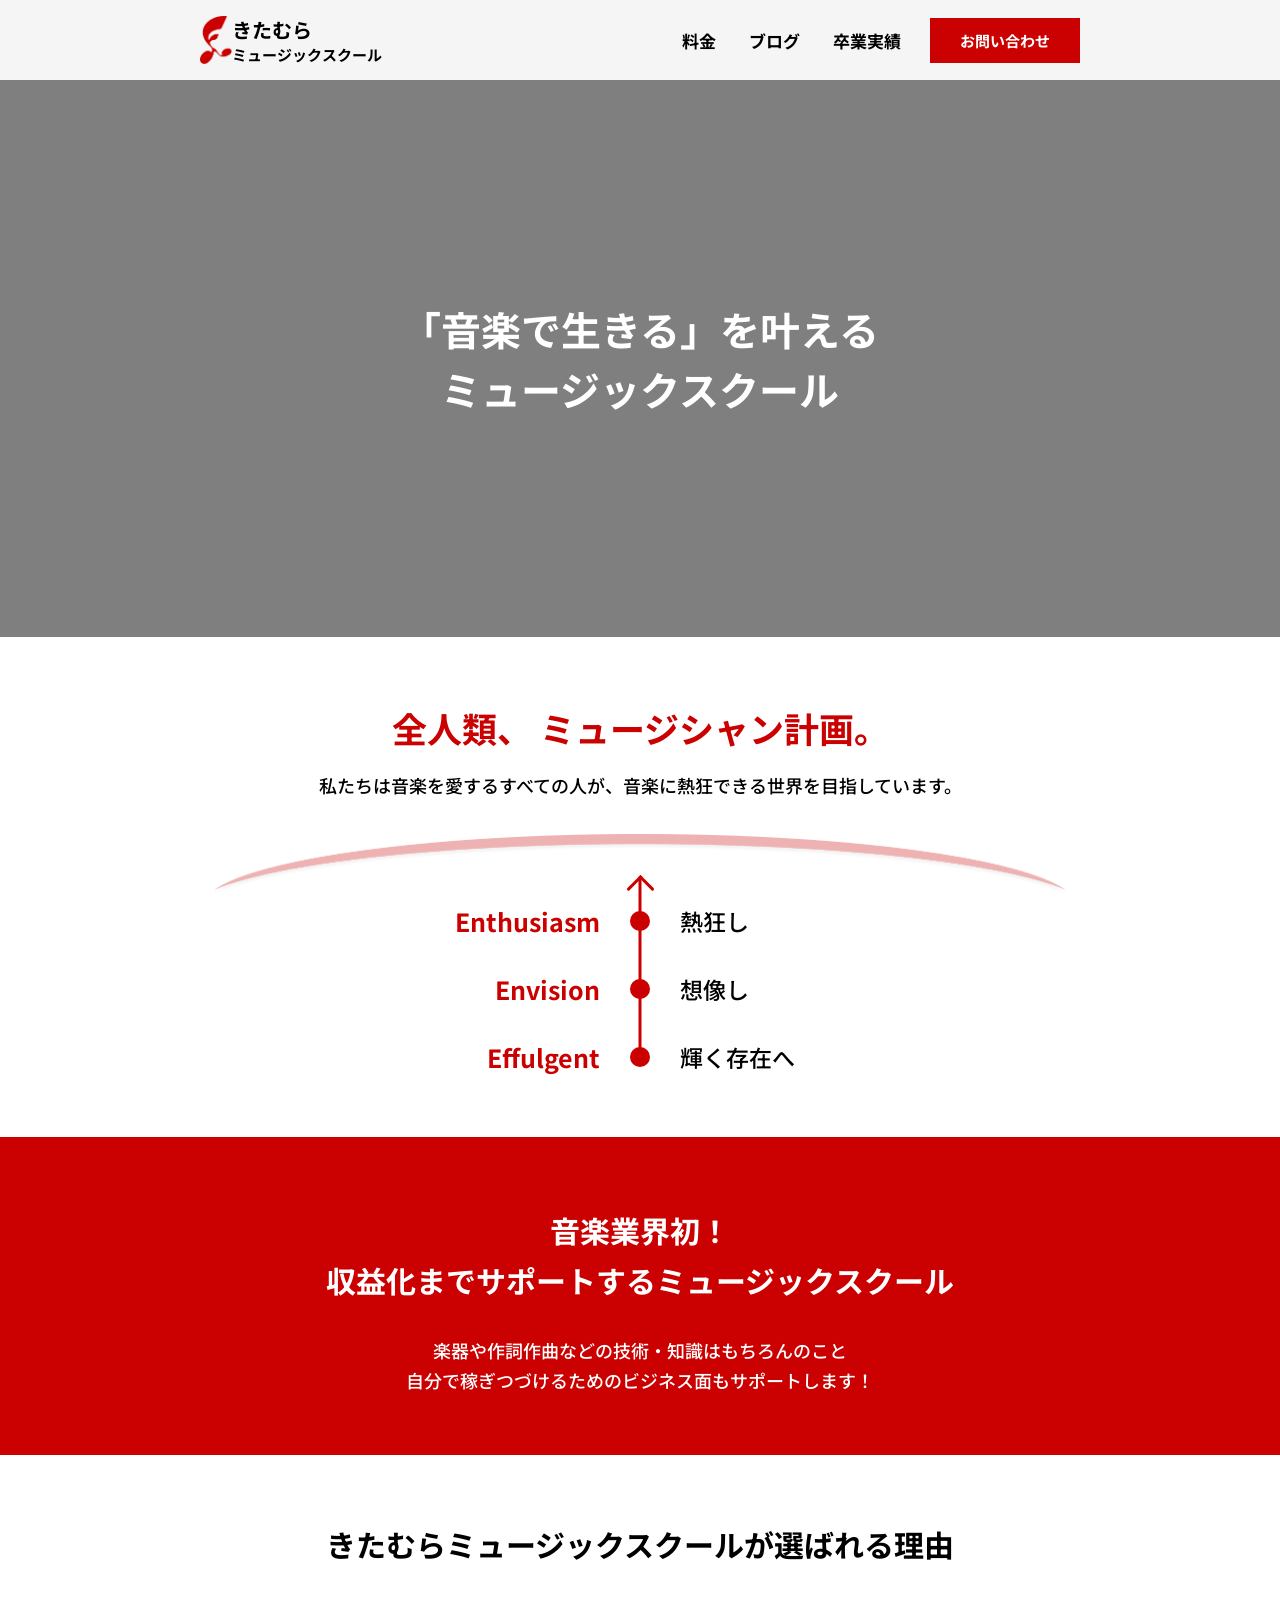
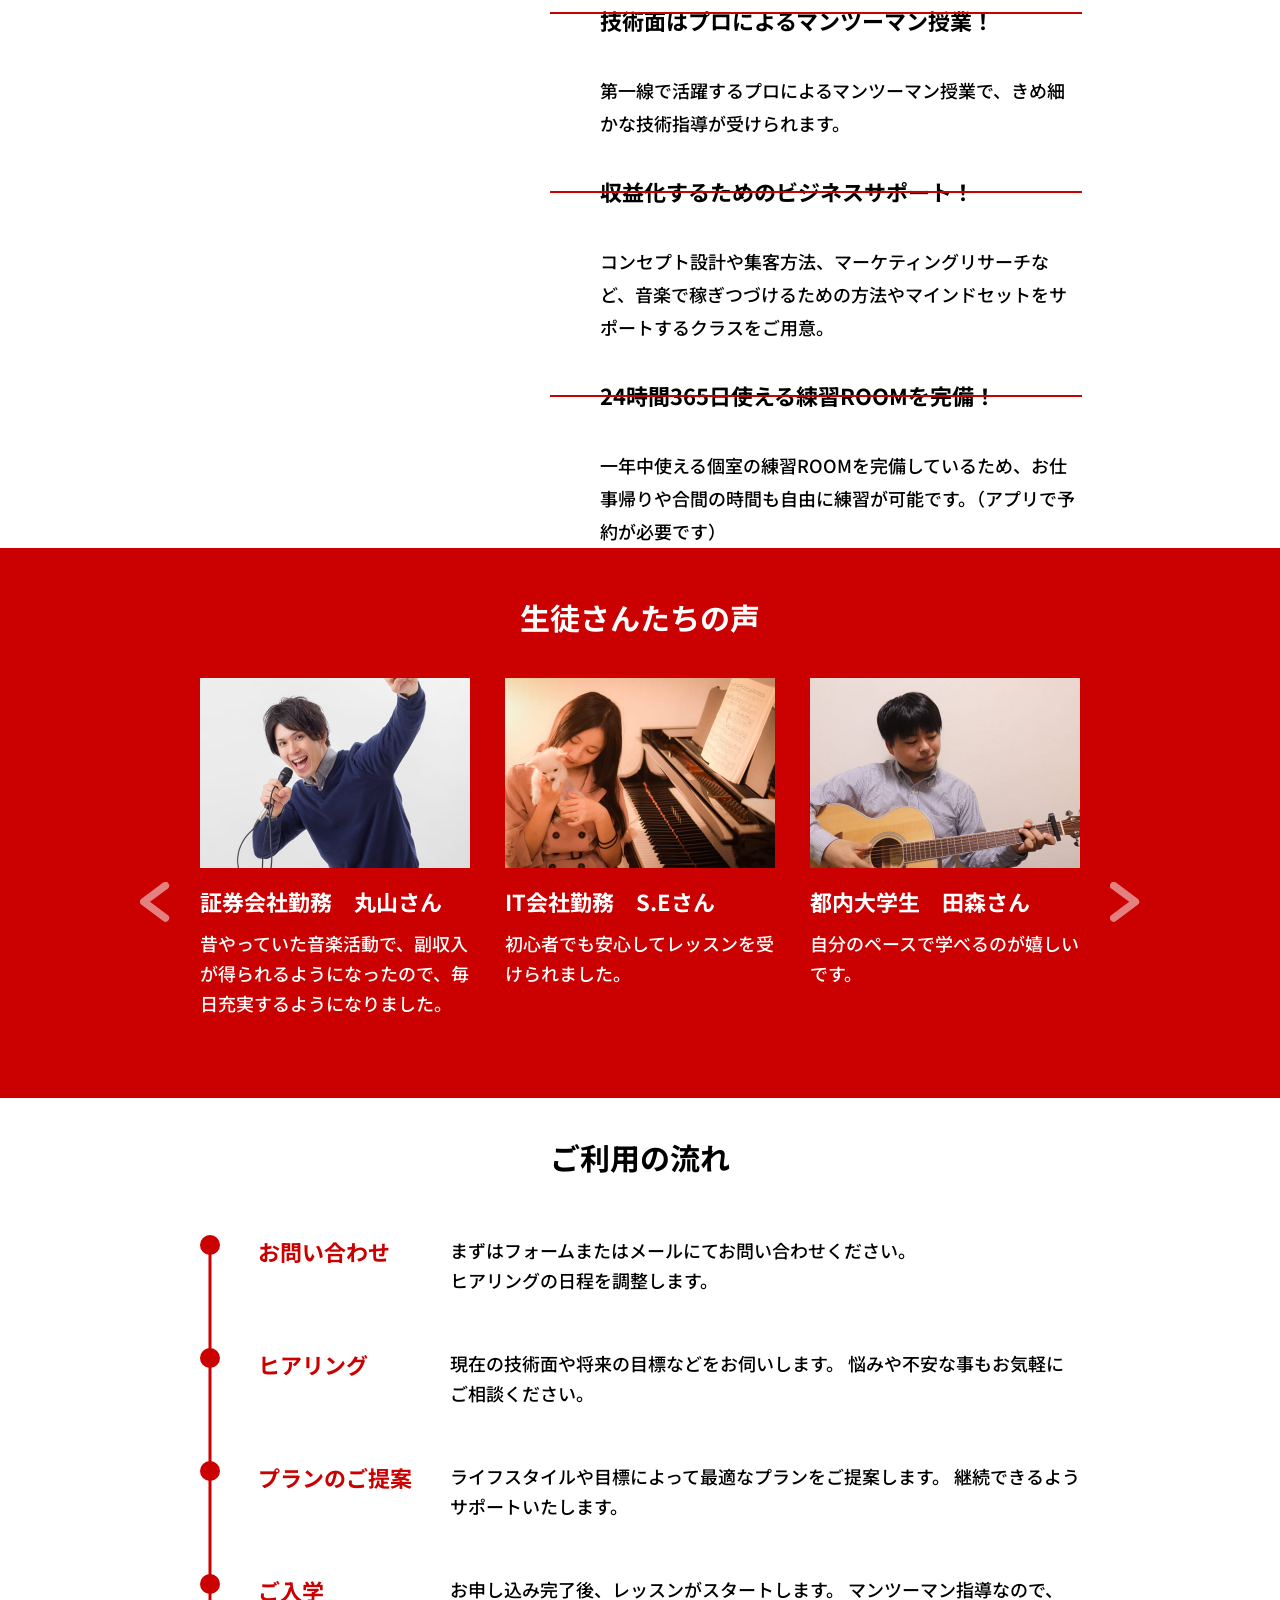
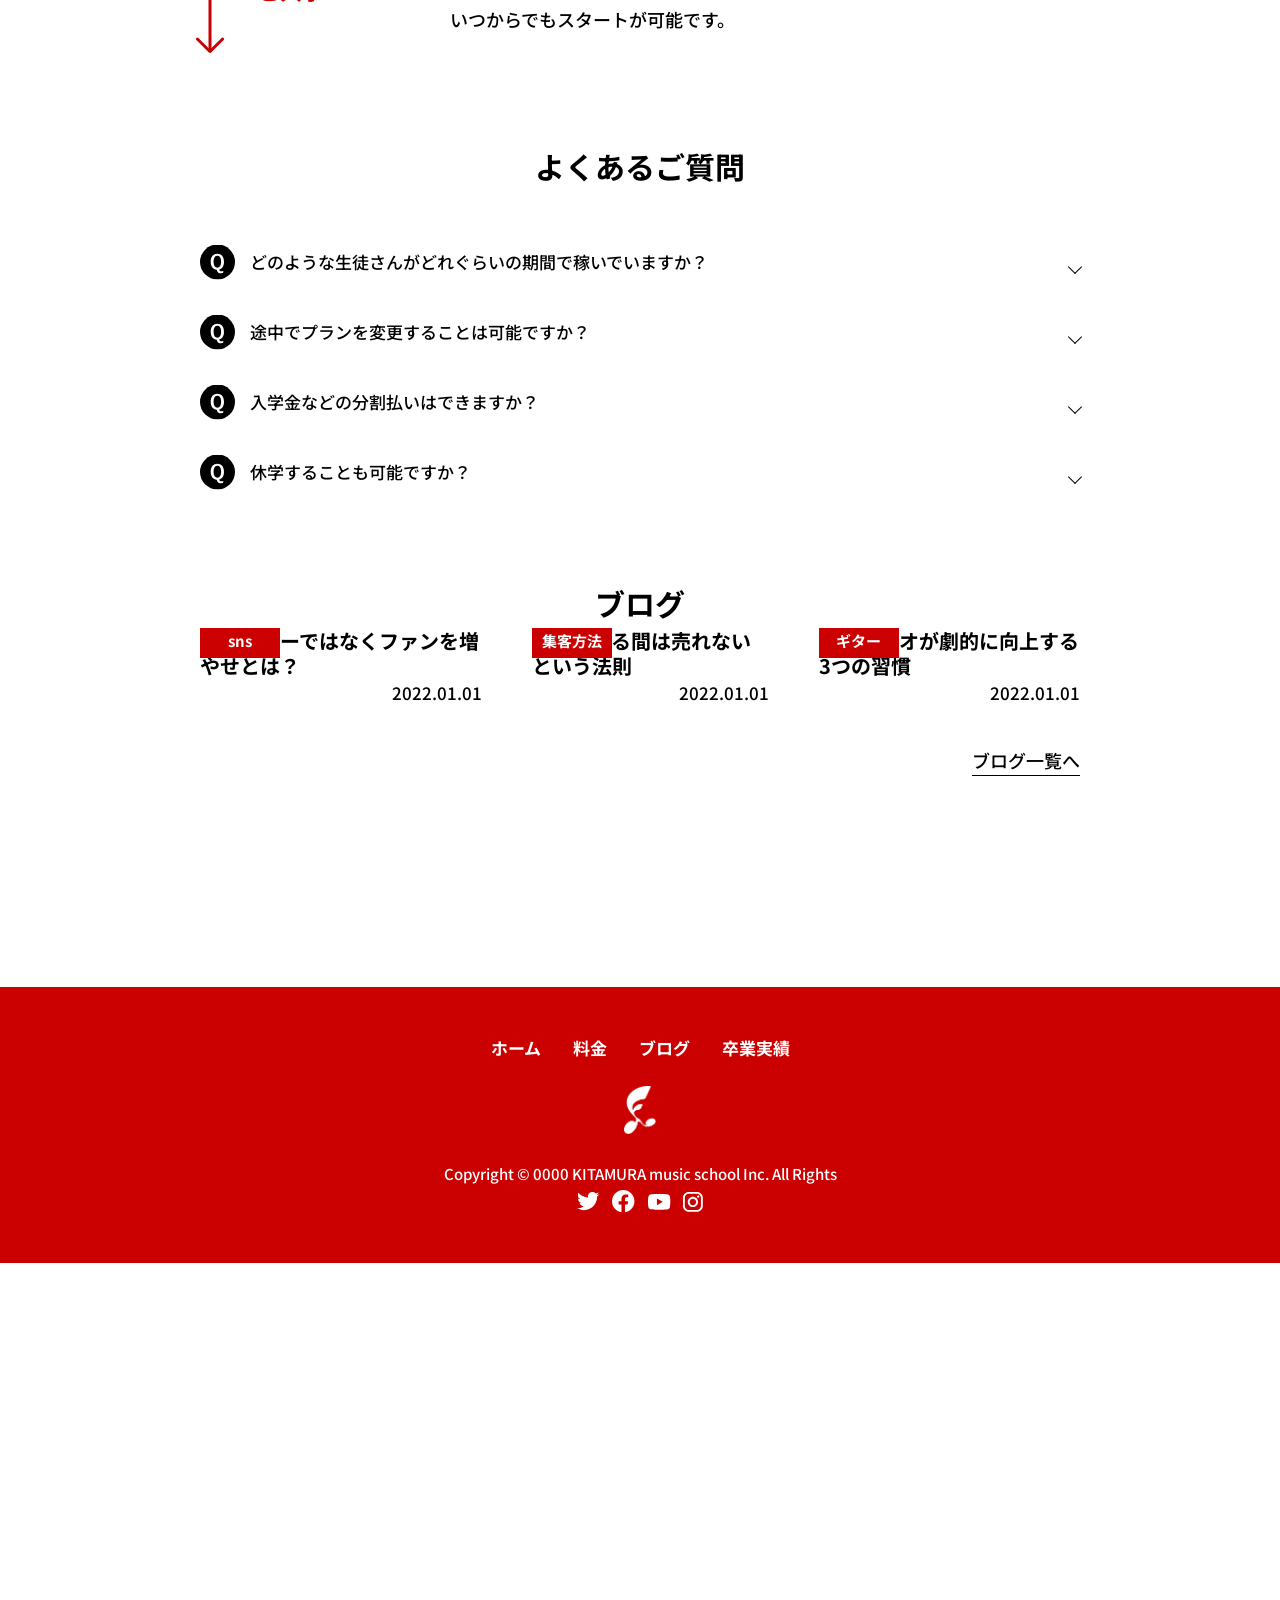
==== commit f18c189f: "コンタクトページとコンタクトセントページ作成" ====
--- a/index.html
+++ b/index.html
@@ -82,7 +82,7 @@
       <div class="p-top-fv__image">
         <picture>
           <source media="(min-width:768px)" srcset="./images/FV.jpg">
-          <img src="./images/FV-sp.jpg" alt="ギターを弾いている女性">
+          <img src="./images/fv-sp.jpg" alt="ギターを弾いている女性">
         </picture>
 
       </div>
@@ -527,7 +527,7 @@
     </section>
 
 <!-- ------------------フィックスアリア トップに戻るボタン--------------------   -->
-    <div class="p-fixed-area">
+    <div class="p-fixed-area p-top-blog-fixd">
 
       <div class="c-top-btn">
         <a href="#" class="c-top-btn__arrow">
--- a/css/style.css
+++ b/css/style.css
@@ -881,29 +881,41 @@
 .c-breadcrumbs {
   height: 5rem;
   background: rgb(232, 232, 232);
-}
-
-.c-breadcrumbs ol {
-  display: -webkit-box;
-  display: -ms-flexbox;
-  display: flex;
-  -ms-flex-wrap: wrap;
-      flex-wrap: wrap;
+  overflow-x: auto;
+}
+
+.c-breadcrumbs__inner {
+  height: 5rem;
+  display: -webkit-box;
+  display: -ms-flexbox;
+  display: flex;
+  -webkit-box-align: center;
+      -ms-flex-align: center;
+          align-items: center;
+  -webkit-box-pack: center;
+      -ms-flex-pack: center;
+          justify-content: center;
+}
+
+.c-breadcrumbs__list {
+  display: -webkit-box;
+  display: -ms-flexbox;
+  display: flex;
   height: 100%;
-  -webkit-box-align: center;
-      -ms-flex-align: center;
-          align-items: center;
+  -ms-flex-wrap: nowrap;
+      flex-wrap: nowrap;
+  white-space: nowrap;
+  -webkit-box-align: center;
+      -ms-flex-align: center;
+          align-items: center;
+  gap: 1.8rem;
   color: rgb(0, 0, 0);
 }
 
-.c-breadcrumbs__list {
-  display: -webkit-box;
-  display: -ms-flexbox;
-  display: flex;
-  -webkit-box-align: center;
-      -ms-flex-align: center;
-          align-items: center;
-  line-height: 0.5;
+.c-breadcrumbs__list li {
+  -webkit-box-flex: 0;
+      -ms-flex: 0 0 auto;
+          flex: 0 0 auto;
 }
 
 .c-breadcrumbs__list span {
@@ -1773,6 +1785,7 @@
 }
 
 .p-fixed-area {
+  width: 30rem;
   position: fixed;
   right: 0;
   bottom: 0;
@@ -1784,34 +1797,38 @@
   -webkit-box-direction: normal;
       -ms-flex-direction: column;
           flex-direction: column;
-  row-gap: 3rem;
-  -webkit-box-align: center;
-      -ms-flex-align: center;
-          align-items: center;
+  -webkit-box-align: center;
+      -ms-flex-align: center;
+          align-items: center;
+  opacity: 1;
+  -webkit-transition: opacity 0.3s ease;
+  transition: opacity 0.3s ease;
 }
 @media (max-width: 767px) {
   .p-fixed-area {
+    width: 33.5rem;
     right: 50%;
     -webkit-transform: translateX(50%);
             transform: translateX(50%);
     -webkit-box-align: center;
         -ms-flex-align: center;
             align-items: center;
-    row-gap: 1.9rem;
   }
 }
 .p-fixed-area.is-absolute {
   position: absolute;
-}
-
-.p-fixed-area {
-  opacity: 1;
-  -webkit-transition: opacity 0.3s ease;
-  transition: opacity 0.3s ease;
 }
 .p-fixed-area.is-hidden {
   opacity: 0;
   pointer-events: none;
+}
+.p-fixed-area .c-top-btn {
+  margin-bottom: 3rem;
+}
+@media (max-width: 767px) {
+  .p-fixed-area .c-top-btn {
+    margin-bottom: 1.9rem;
+  }
 }
 
 .p-plan-fv {
@@ -2337,31 +2354,52 @@
   padding-top: 7rem;
   padding-bottom: 18.7rem;
 }
-.p-blog-detail__main {
-  display: -webkit-box;
-  display: -ms-flexbox;
-  display: flex;
-  gap: 3rem;
-}
-@media (max-width: 767px) {
-  .p-blog-detail__main {
+@media (max-width: 767px) {
+  .p-blog-detail {
+    padding-top: 5rem;
+    padding-bottom: 13.7rem;
+  }
+}
+.p-blog-detail__inner {
+  display: -webkit-box;
+  display: -ms-flexbox;
+  display: flex;
+  -webkit-column-gap: 3rem;
+     -moz-column-gap: 3rem;
+          column-gap: 3rem;
+}
+@media (max-width: 767px) {
+  .p-blog-detail__inner {
     -webkit-box-orient: vertical;
     -webkit-box-direction: normal;
         -ms-flex-direction: column;
             flex-direction: column;
   }
 }
-.p-blog-detail__article {
+.p-blog-detail__main {
   -webkit-box-flex: 1;
       -ms-flex: 1;
           flex: 1;
 }
+.p-blog-detail__image {
+  width: 60rem;
+  aspect-ratio: 12/7;
+  overflow: hidden;
+}
+@media (max-width: 767px) {
+  .p-blog-detail__image {
+    width: 33.5rem;
+    aspect-ratio: 335/200;
+  }
+}
 .p-blog-detail__image img {
   width: 100%;
-  height: auto;
+  height: 100%;
   display: block;
-}
-.p-blog-detail__image img picture {
+  -o-object-fit: cover;
+     object-fit: cover;
+}
+.p-blog-detail__image picture {
   display: block;
 }
 .p-blog-detail__title {
@@ -2369,6 +2407,13 @@
   font-weight: 700;
   line-height: 1.6;
   margin-top: 4.6rem;
+}
+@media (max-width: 767px) {
+  .p-blog-detail__title {
+    font-size: 2rem;
+    line-height: 1.5;
+    margin-top: 3rem;
+  }
 }
 .p-blog-detail-time {
   font-size: 1.7rem;
@@ -2386,6 +2431,7 @@
           column-gap: 0.4rem;
   margin-top: 2.1rem;
 }
+
 .p-blog-detail__fir-text {
   margin-top: 4.8rem;
   font-size: 1.8rem;
@@ -2403,6 +2449,25 @@
   font-size: 1.8rem;
   font-weight: 500;
   line-height: 1.6666666667;
+}
+.p-blog-detail__image-small {
+  width: 35rem;
+  aspect-ratio: 350/247;
+  overflow: hidden;
+  margin-top: 1.7rem;
+}
+@media (max-width: 767px) {
+  .p-blog-detail__image-small {
+    width: 33.5rem;
+    aspect-ratio: 67/40;
+  }
+}
+.p-blog-detail__image-small img {
+  width: 100%;
+  height: 100%;
+  -o-object-fit: cover;
+     object-fit: cover;
+  display: block;
 }
 .p-blog-detail__lists {
   margin-top: 2.8rem;
@@ -2416,7 +2481,13 @@
   width: 60rem;
   height: 0.05rem;
   background: #000;
-  margin: 4rem 10rem 0;
+  margin: 4rem 10rem 0 0;
+}
+@media (max-width: 767px) {
+  .p-blog-detail__lists::after {
+    width: 33.55rem;
+    margin: 3.85rem 0 5.05rem;
+  }
 }
 .p-blog-detail__third-title {
   position: relative;
@@ -2433,6 +2504,13 @@
   width: 0.3rem;
   height: 2rem;
   background: #000;
+  margin-left: 0.3rem;
+}
+@media (max-width: 767px) {
+  .p-blog-detail__third-title::before {
+    height: 5rem;
+    top: 5%;
+  }
 }
 .p-blog-detail__thr-text {
   position: relative;
@@ -2446,6 +2524,15 @@
   font-size: 1.8rem;
   font-weight: 500;
   line-height: 1.6666666667;
+}
+@media (max-width: 767px) {
+  .p-blog-detail__thr-text {
+    padding-left: 7rem;
+    padding-top: 1.7rem;
+    padding-bottom: 1.1rem;
+    padding-right: 2rem;
+    width: 33.5rem;
+  }
 }
 .p-blog-detail__thr-text::before {
   content: "";
@@ -2478,6 +2565,13 @@
           column-gap: 7.9rem;
   margin-top: 5.4rem;
 }
+@media (max-width: 767px) {
+  .p-blog-detail__pager {
+    -webkit-column-gap: 2.2rem;
+       -moz-column-gap: 2.2rem;
+            column-gap: 2.2rem;
+  }
+}
 .p-blog-detail__pager-item {
   width: 48%;
   display: -webkit-box;
@@ -2507,15 +2601,26 @@
   width: 9.8rem;
   -ms-flex-negative: 0;
       flex-shrink: 0;
+  aspect-ratio: 98/68;
+  overflow: hidden;
 }
 .p-blog-detail__photo img {
   width: 100%;
+  height: 100%;
+  -o-object-fit: cover;
+     object-fit: cover;
   display: block;
 }
 .p-blog-detail__item-text {
   font-size: 1.6rem;
   font-weight: 700;
   line-height: 1.5625;
+  display: -webkit-box;
+  -webkit-line-clamp: 3;
+  /* ← 3行で止める */
+  -webkit-box-orient: vertical;
+  overflow: hidden;
+  /* はみ出した部分を隠す */
 }
 .p-blog-detail__tag {
   display: -webkit-box;
@@ -2532,6 +2637,11 @@
       -ms-flex-align: center;
           align-items: center;
 }
+@media (max-width: 767px) {
+  .p-blog-detail__tag {
+    width: 15.6rem;
+  }
+}
 .p-blog-detail__tag-left {
   padding-left: 2rem;
 }
@@ -2559,6 +2669,15 @@
       -ms-flex-align: center;
           align-items: center;
 }
+@media (max-width: 767px) {
+  .p-blog-detail__connect {
+    width: 33.5rem;
+    margin-top: 7.1rem;
+  }
+}
+.p-blog-detail__connect__connect__photo {
+  width: 20rem;
+}
 
 .p-blog-detail-connect__items {
   display: -webkit-box;
@@ -2580,16 +2699,542 @@
      -moz-column-gap: 3rem;
           column-gap: 3rem;
 }
+@media (max-width: 767px) {
+  .p-blog-detail__connect__item {
+    -webkit-column-gap: 2rem;
+       -moz-column-gap: 2rem;
+            column-gap: 2rem;
+  }
+}
+
+.p-blog-detail__connect__photo {
+  width: 20rem;
+  -ms-flex-negative: 0;
+      flex-shrink: 0;
+}
+@media (max-width: 767px) {
+  .p-blog-detail__connect__photo {
+    width: 16rem;
+  }
+}
+
+@media (max-width: 767px) {
+  .p-top-blog-ad p {
+    display: -webkit-box;
+    -webkit-line-clamp: 2;
+    /* ← 3行で止める */
+    -webkit-box-orient: vertical;
+    overflow: hidden;
+    /* はみ出した部分を隠す */
+    font-size: 1.7rem;
+    font-weight: 700;
+    line-height: 1.6470588235;
+  }
+}
+
+.p-blog-detail-date {
+  text-align: left;
+}
 
 .p-blog-detail__sidebar {
   width: 25rem;
 }
-.p-blog-detail__magazine {
+@media (max-width: 767px) {
+  .p-blog-detail__sidebar {
+    margin-top: 3rem;
+  }
+}
+
+.c-sidebar-title {
+  width: 25rem;
+  color: #fff;
+  font-size: 1.8rem;
+  font-weight: 700;
+}
+@media (max-width: 767px) {
+  .c-sidebar-title {
+    width: 33.5rem;
+  }
+}
+
+.p-blog-detail-magazine__title {
+  height: 5rem;
+  background: #000;
+  display: -webkit-box;
+  display: -ms-flexbox;
+  display: flex;
+  -webkit-box-align: center;
+      -ms-flex-align: center;
+          align-items: center;
+  -webkit-box-pack: center;
+      -ms-flex-pack: center;
+          justify-content: center;
+}
+.p-blog-detail-magazine__title p {
+  margin: 0;
+  line-height: 1;
+}
+.p-blog-detail-magazine__contents {
+  width: 25rem;
+  height: 20rem;
+  background: #fff;
+  border: 0.05rem solid #000;
+  position: relative;
+  padding: 1.5rem;
+  width: 25rem;
+  height: 20rem;
+  background: #fff;
+  border: 0.05rem solid #000;
+}
+@media (max-width: 767px) {
+  .p-blog-detail-magazine__contents {
+    width: 100%;
+    height: 26.8rem;
+    padding: 2rem;
+  }
+}
+.p-blog-detail-magazine__contents p {
+  position: absolute;
+  top: 50%;
+  left: 50%;
+  -webkit-transform: translate(-50%, -50%);
+          transform: translate(-50%, -50%);
+  color: #000;
+  line-height: 1.8333333333;
+}
+
+.p-blog-detail-search__title {
+  margin-top: 3.9rem;
+  height: 5rem;
+  display: -webkit-box;
+  display: -ms-flexbox;
+  display: flex;
+  -webkit-box-align: center;
+      -ms-flex-align: center;
+          align-items: center;
+  -webkit-box-pack: center;
+      -ms-flex-pack: center;
+          justify-content: center;
+  background: #000;
+}
+
+.p-blog-detail-search__contents {
+  line-height: 0;
+  padding: 1.5rem;
+  width: 25rem;
+  height: 7rem;
+  background: #fff;
+  border: 0.05rem solid #000;
+  position: relative;
+}
+@media (max-width: 767px) {
+  .p-blog-detail-search__contents {
+    width: 33.5rem;
+    height: 9.3rem;
+  }
+}
+
+.search-space {
+  display: block;
+  width: 22rem;
+  height: 4rem;
+  position: absolute;
+  top: 50%;
+  left: 50%;
+  -webkit-transform: translate(-50%, -50%);
+          transform: translate(-50%, -50%);
+}
+@media (max-width: 767px) {
+  .search-space {
+    width: 29.5rem;
+    height: 5.4rem;
+  }
+}
+
+.black-backgroud {
+  position: absolute;
+  top: 50%;
+  right: 0;
+  -webkit-transform: translateY(-50%);
+          transform: translateY(-50%);
+  width: 4rem;
+  height: 4rem;
+  z-index: 2;
+}
+@media (max-width: 767px) {
+  .black-backgroud {
+    width: 5.4rem;
+  }
+}
+
+.black-bg-img {
+  width: 100%;
+}
+
+.search-icon img {
+  display: block;
+  color: #fff;
+}
+
+.search-icon {
+  position: absolute;
+  top: 50%;
+  left: 50%;
+  -webkit-transform: translate(-50%, -50%);
+          transform: translate(-50%, -50%);
+  display: block;
+  z-index: 3;
+  width: 2rem;
+  height: 2.3rem;
+}
+@media (max-width: 767px) {
+  .search-icon {
+    width: 2.6rem;
+    height: 3.1rem;
+    top: 70%;
+  }
+}
+
+.p-blog-detail-article__title {
+  margin-top: 3rem;
+  height: 5rem;
+  display: -webkit-box;
+  display: -ms-flexbox;
+  display: flex;
+  -webkit-box-align: center;
+      -ms-flex-align: center;
+          align-items: center;
+  -webkit-box-pack: center;
+      -ms-flex-pack: center;
+          justify-content: center;
+  background: #000;
+}
+
+.p-blog-detail-article__items {
+  margin-top: 1.5rem;
+  display: -webkit-box;
+  display: -ms-flexbox;
+  display: flex;
+  -webkit-box-orient: vertical;
+  -webkit-box-direction: normal;
+      -ms-flex-direction: column;
+          flex-direction: column;
+  /* 縦並び */
+  -webkit-column-gap: 1.5rem;
+     -moz-column-gap: 1.5rem;
+          column-gap: 1.5rem;
+  row-gap: 1.5rem;
+}
+
+.p-blog-detail-article__item {
+  display: -webkit-box;
+  display: -ms-flexbox;
+  display: flex;
+}
+@media (max-width: 767px) {
+  .p-blog-detail-article__item {
+    -webkit-column-gap: 2rem;
+       -moz-column-gap: 2rem;
+            column-gap: 2rem;
+  }
+}
+
+.article-recommend-photo {
+  display: block;
+  aspect-ratio: 19/15;
+  width: 9.5rem;
+  overflow: hidden;
+}
+@media (max-width: 767px) {
+  .article-recommend-photo {
+    width: 16rem;
+    aspect-ratio: 16/11;
+  }
+}
+.article-recommend-photo img {
+  width: 100%;
+  height: 100%;
+  -o-object-fit: cover;
+     object-fit: cover;
+  display: block;
+}
+
+.article-recommend-text {
+  color: #000;
+  font-size: 1.7rem;
+  font-weight: 500;
+  line-height: 1.6470588235;
+  width: 15.5rem;
+}
+
+.p-blog-detail-category__title {
+  margin-top: 3.9rem;
+  height: 5rem;
+  display: -webkit-box;
+  display: -ms-flexbox;
+  display: flex;
+  -webkit-box-align: center;
+      -ms-flex-align: center;
+          align-items: center;
+  -webkit-box-pack: center;
+      -ms-flex-pack: center;
+          justify-content: center;
+  background: #000;
+}
+.p-blog-detail-category__contents {
+  margin-top: 1.2rem;
+  border-bottom: 0.05rem solid #000;
+}
+.p-blog-detail-category__contents .category-text p {
+  color: #000;
+  font-size: 1.7rem;
+  font-weight: 500;
+  line-height: 1.6470588235;
+  padding-bottom: 0.7rem;
+}
+
+.p-contact-form__input input[type=text],
+.p-contact-form__input input[type=email],
+.p-contact-form__input input[type=tel],
+.p-contact-form__textarea textarea {
+  padding: 1rem;
+  border: 1px solid #ccc;
+  background: #fff;
+  height: 4rem;
+  width: 71rem;
+  color: #B2B2B2;
+}
+@media (max-width: 767px) {
+  .p-contact-form__input input[type=text],
+  .p-contact-form__input input[type=email],
+  .p-contact-form__input input[type=tel],
+  .p-contact-form__textarea textarea {
+    padding: 1.2rem 2rem;
+    width: 33.5rem;
+  }
+}
+
+.p-contact-form__textarea textarea {
+  resize: vertical;
+  height: 30rem;
+}
+@media (max-width: 767px) {
+  .p-contact-form__textarea textarea {
+    width: 33.5rem;
+    height: 19rem;
+  }
+}
+
+input[type=checkbox] {
+  -webkit-appearance: auto;
+     -moz-appearance: auto;
+          appearance: auto;
+  border-radius: 0;
+}
+
+.p-contact-form {
+  margin-top: 6.8rem;
+}
+.p-contact-form__text {
+  display: -webkit-box;
+  display: -ms-flexbox;
+  display: flex;
+  -webkit-box-orient: vertical;
+  -webkit-box-direction: normal;
+      -ms-flex-direction: column;
+          flex-direction: column;
+  text-align: center;
+  font-size: 1.8rem;
+  font-weight: 500;
+  line-height: 1.6666666667;
+}
+@media (max-width: 767px) {
+  .p-contact-form__text {
+    font-size: 1.6rem;
+    text-align: left;
+  }
+}
+.p-contact-form__items {
+  display: -webkit-box;
+  display: -ms-flexbox;
+  display: flex;
+  -webkit-box-orient: vertical;
+  -webkit-box-direction: normal;
+      -ms-flex-direction: column;
+          flex-direction: column;
+  margin-top: 6.5rem;
+  row-gap: 3rem;
+}
+@media (max-width: 767px) {
+  .p-contact-form__items {
+    margin-top: 3.2rem;
+  }
+}
+.p-contact-form__item {
+  display: -webkit-box;
+  display: -ms-flexbox;
+  display: flex;
+  -webkit-column-gap: 2.9rem;
+     -moz-column-gap: 2.9rem;
+          column-gap: 2.9rem;
+}
+@media (max-width: 767px) {
+  .p-contact-form__item {
+    display: block;
+  }
+}
+.p-contact-form__label {
+  width: 14rem;
+  font-size: 2rem;
+  font-weight: 500;
+  line-height: 1.65;
+}
+@media (max-width: 767px) {
+  .p-contact-form__label {
+    font-size: 1.6rem;
+    line-height: 2.0625;
+    margin-top: 1.4rem;
+  }
+}
+.p-contact-form__input {
+  display: -webkit-box;
+  display: -ms-flexbox;
+  display: flex;
+}
+@media (max-width: 767px) {
+  .p-contact-form__input {
+    display: block;
+    margin-top: 0.2rem;
+  }
+}
+
+.form-checkbox {
+  display: -webkit-box;
+  display: -ms-flexbox;
+  display: flex;
+  -webkit-box-orient: vertical;
+  -webkit-box-direction: normal;
+      -ms-flex-direction: column;
+          flex-direction: column;
+}
+
+.form-checkbox label {
+  display: -webkit-box;
+  display: -ms-flexbox;
+  display: flex;
+  -webkit-column-gap: 2rem;
+     -moz-column-gap: 2rem;
+          column-gap: 2rem;
+}
+
+.p-contact-form__submit {
   width: 25rem;
   height: 5rem;
-  background: #000;
-  color: #fff;
+  background: #CB0000;
+  color: #FFFFFF;
+  text-align: center;
+  -webkit-box-align: center;
+      -ms-flex-align: center;
+          align-items: center;
+  -webkit-box-pack: center;
+      -ms-flex-pack: center;
+          justify-content: center;
+  display: -webkit-box;
+  display: -ms-flexbox;
+  display: flex;
+  margin: 0 auto;
+  margin-top: 5rem;
+  margin-bottom: 10rem;
+}
+@media (max-width: 767px) {
+  .p-contact-form__submit {
+    width: 33.5rem;
+  }
+}
+
+input::-webkit-input-placeholder, textarea::-webkit-input-placeholder {
+  color: #B2B2B2;
+  opacity: 1;
+}
+
+input::-moz-placeholder, textarea::-moz-placeholder {
+  color: #B2B2B2;
+  opacity: 1;
+}
+
+input:-ms-input-placeholder, textarea:-ms-input-placeholder {
+  color: #B2B2B2;
+  opacity: 1;
+}
+
+input::-ms-input-placeholder, textarea::-ms-input-placeholder {
+  color: #B2B2B2;
+  opacity: 1;
+}
+
+input::placeholder,
+textarea::placeholder {
+  color: #B2B2B2;
+  opacity: 1;
+}
+
+.p-contact-send {
+  padding-top: 6.7rem;
+  padding-bottom: 9rem;
+}
+@media (max-width: 767px) {
+  .p-contact-send {
+    padding-top: 4.7rem;
+    padding-bottom: 5rem;
+  }
+}
+
+.p-contact-send__text {
   font-size: 1.8rem;
-  font-weight: 700;
-  line-height: 1.8333333333;
+  font-weight: 500;
+  line-height: 1.6666666667;
+  text-align: center;
+}
+@media (max-width: 767px) {
+  .p-contact-send__text {
+    text-align: left;
+    font-size: 1.6rem;
+    line-height: 1.875;
+  }
+}
+
+.p-contact-send__submit {
+  width: 25rem;
+  height: 5rem;
+  background: #CB0000;
+  color: #FFFFFF;
+  text-align: center;
+  -webkit-box-align: center;
+      -ms-flex-align: center;
+          align-items: center;
+  -webkit-box-pack: center;
+      -ms-flex-pack: center;
+          justify-content: center;
+  display: -webkit-box;
+  display: -ms-flexbox;
+  display: flex;
+  margin: 0 auto;
+  margin-top: 4rem;
+}
+@media (max-width: 767px) {
+  .p-contact-send__submit {
+    width: 33.5rem;
+  }
+}
+
+.p-contact-send__button {
+  font-size: 2.5rem;
+  font-weight: 700;
+  line-height: 1.32;
+}
+@media (max-width: 767px) {
+  .p-contact-send__button {
+    font-size: 2rem;
+    line-height: 1.3;
+  }
 }/*# sourceMappingURL=style.css.map */
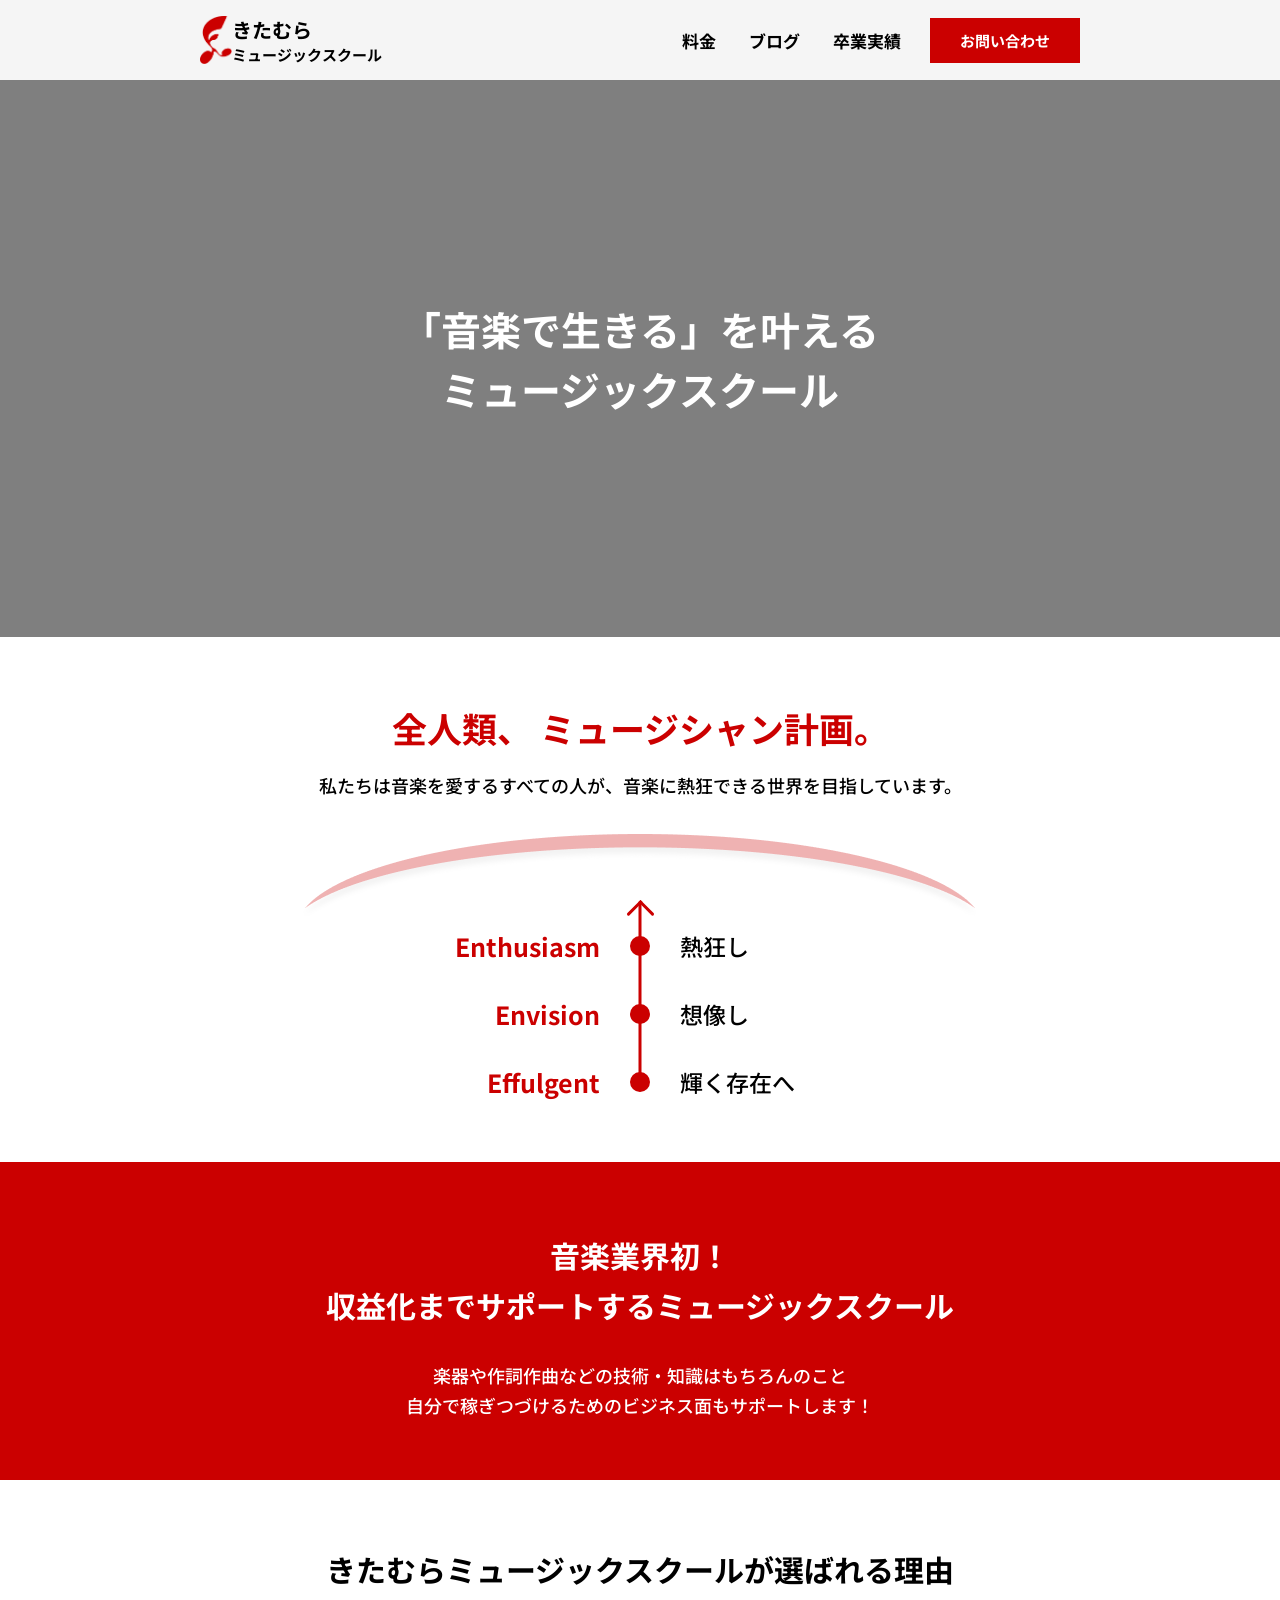
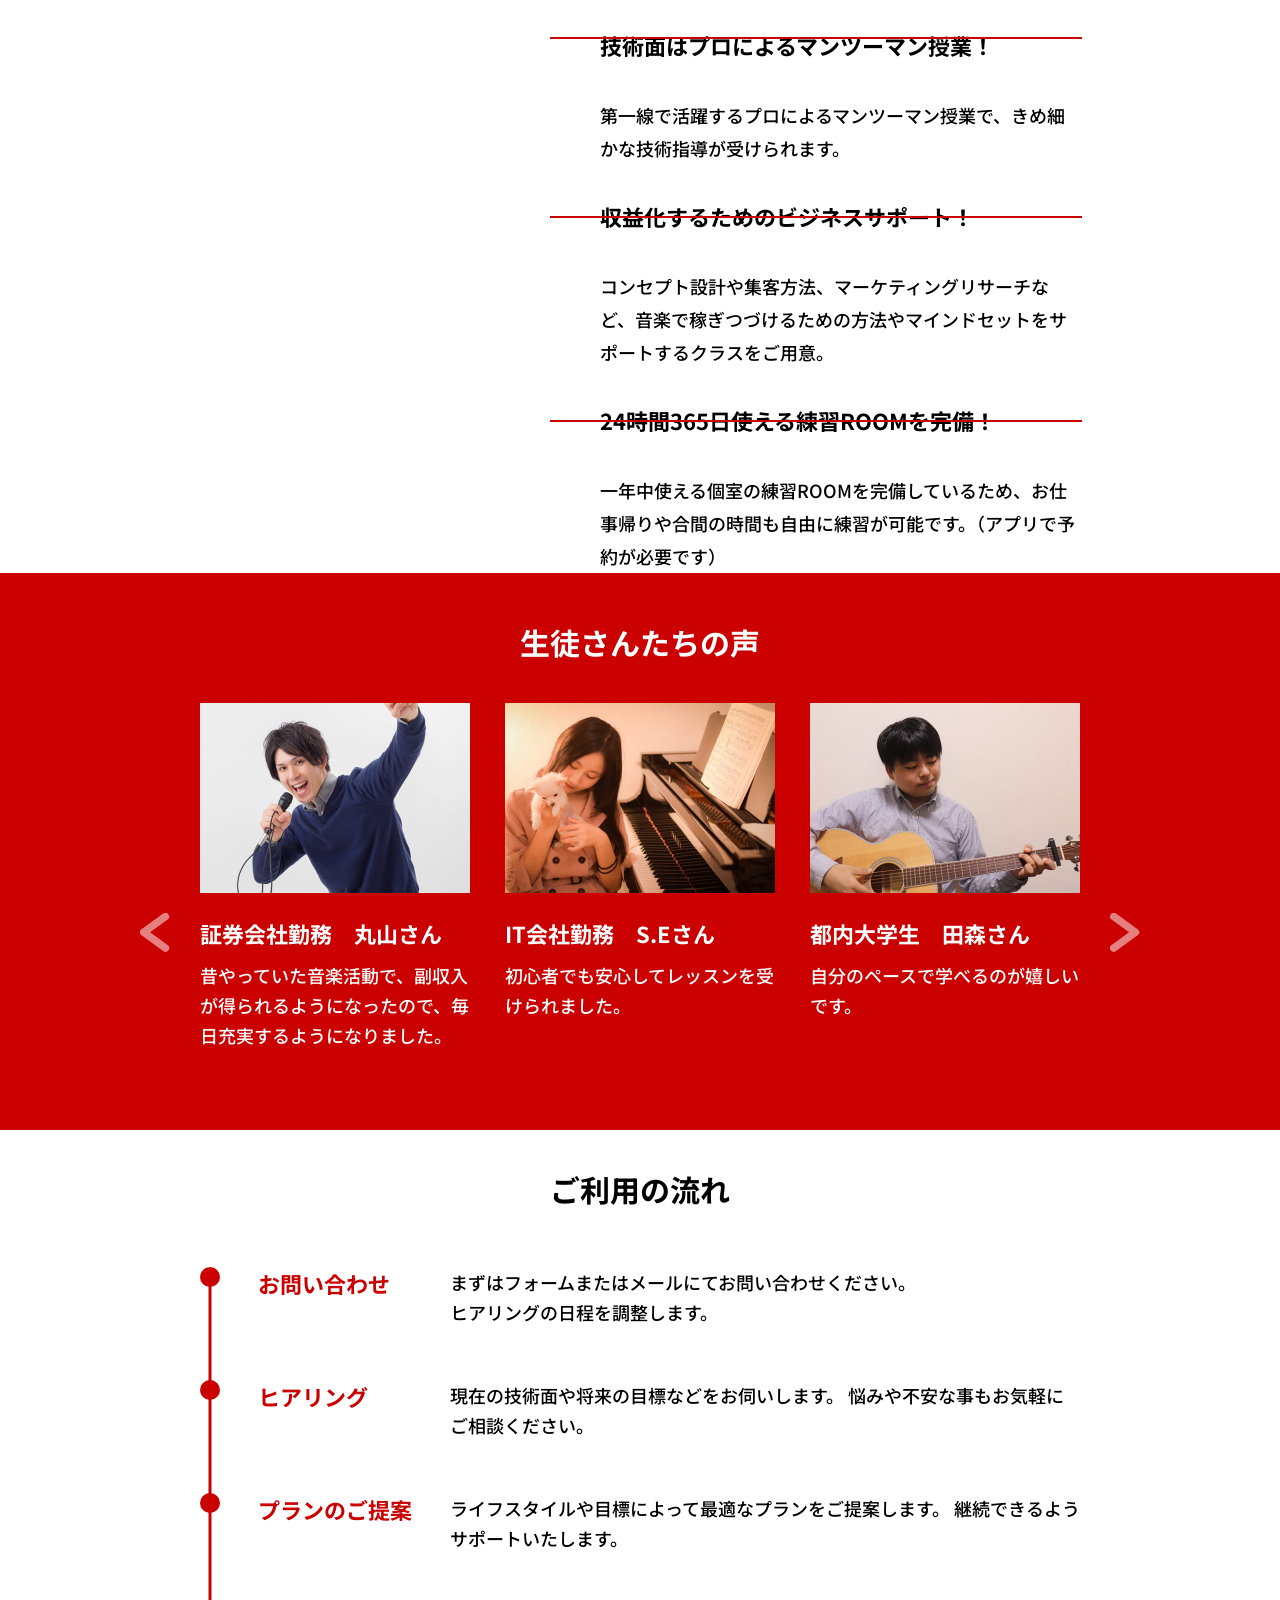
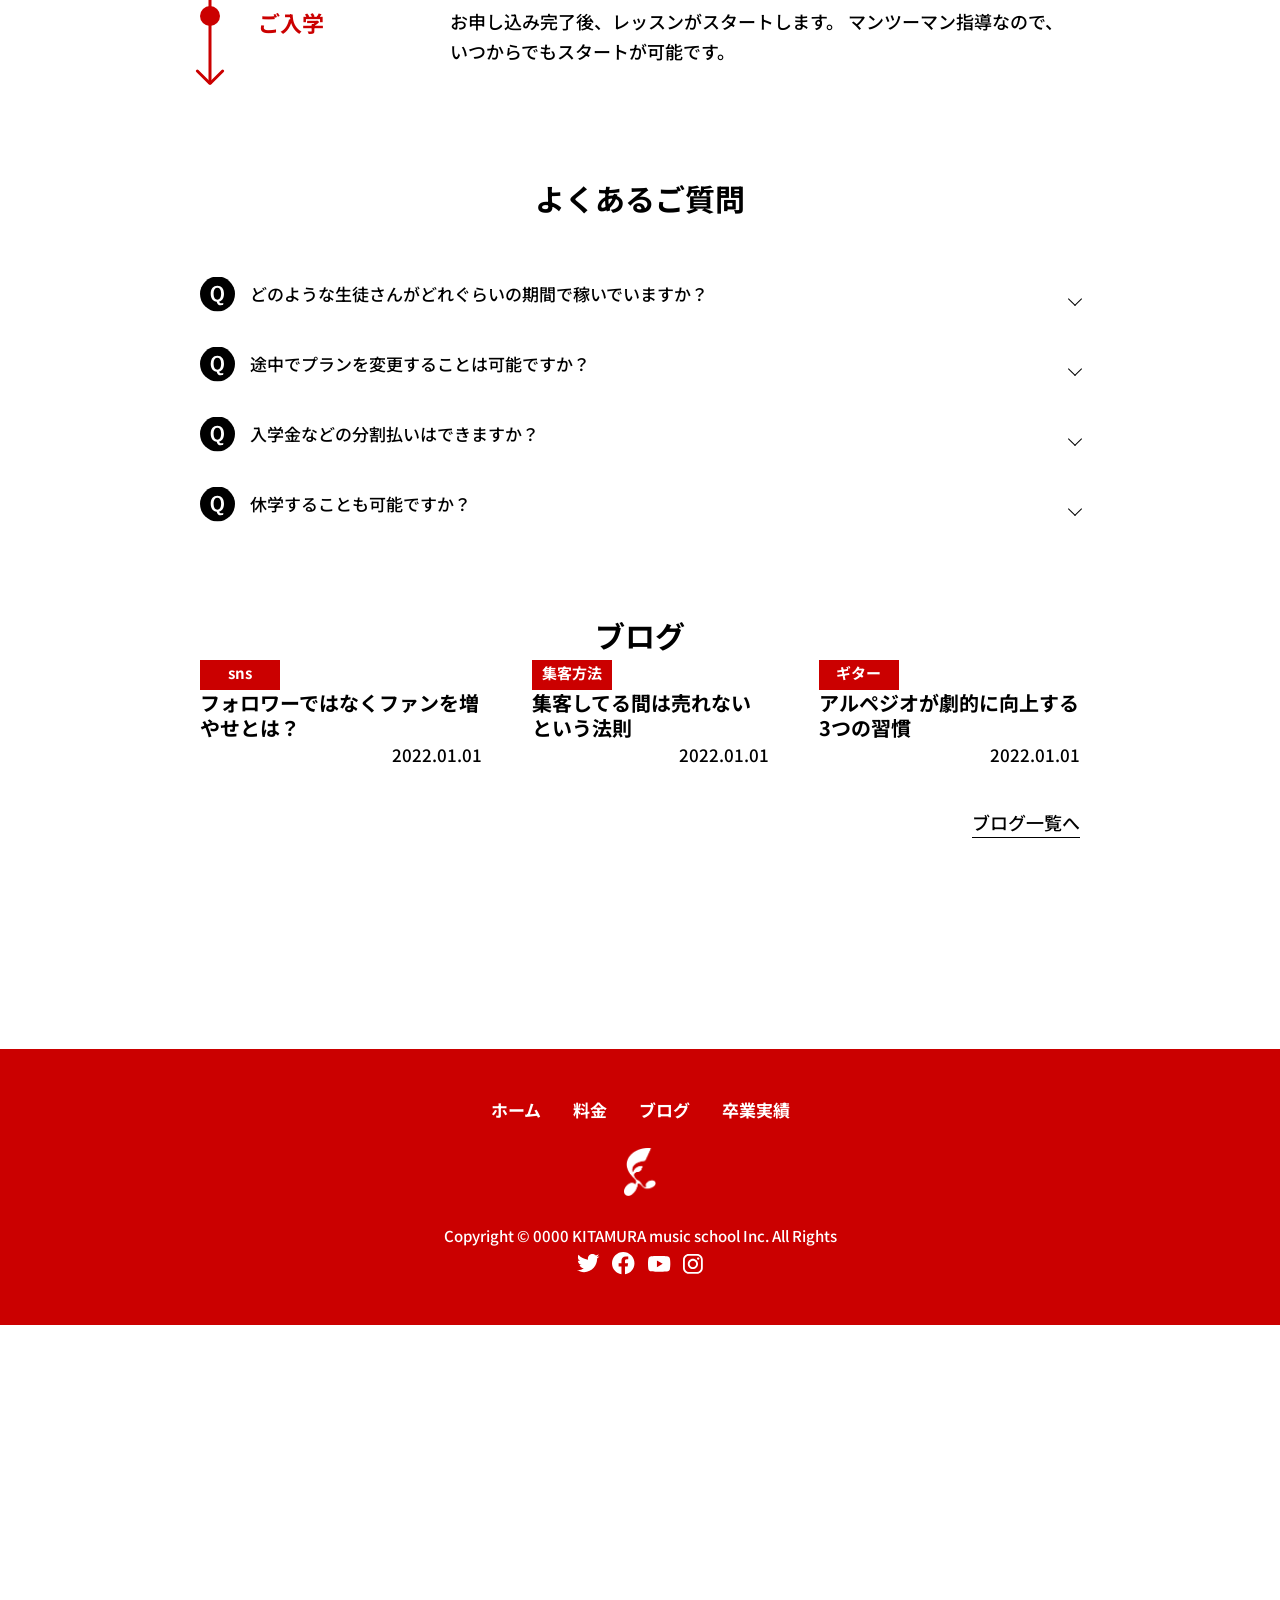
==== commit 5f7fb602: "リゾルトでティール作成、aタグ設定、その他" ====
--- a/index.html
+++ b/index.html
@@ -34,12 +34,12 @@
 </head>
 
 <body>
-<!-- -------------ヘッダー----------------- -->
+  <!-- -------------ヘッダー----------------- -->
   <header class="l-header">
     <div class="l-header__inner l-header-inner inner">
       <div class="l-header__title">
         <h1>
-          <a href="#">
+          <a href="./index.html">
             <span class="l-header__logo">
               <img src="./images/logo-red.png" alt="音符のアイコン">
             </span>
@@ -51,6 +51,7 @@
         </h1>
       </div>
       <div class="l-header__right">
+
         <!-- ハンバーガーボタン -->
         <div class="hamburger sp-only" aria-label="メニュー">
           <span></span>
@@ -60,16 +61,16 @@
 
         <ul class="l-header__nav l-header-nav">
           <li>
-            <a href="" class="l-header-nav-link">料金</a>
+            <a href="./plan.html" class="l-header-nav-link">料金</a>
           </li>
           <li>
-            <a href="" class="l-header-nav-link">ブログ</a>
+            <a href="./blog.html" class="l-header-nav-link">ブログ</a>
           </li>
           <li>
-            <a href="" class="l-header-nav-link">卒業実績</a>
+            <a href="./result.html" class="l-header-nav-link">卒業実績</a>
           </li>
         </ul>
-        <a href="" class="l-header__contact pc-only c-contact-btn">お問い合わせ</a>
+        <a href="./contact.html" class="l-header__contact pc-only c-contact-btn">お問い合わせ</a>
       </div>
     </div>
 
@@ -90,12 +91,10 @@
         「音楽で生きる」<br class="sp-only">を叶える<br>
         ミュージックスクール
       </h2>
-      <!-- <div class="p-top__fv p-top-fv">
-      </div> -->
     </section>
 
     <!-- ----------コンセプト 全人類、ミュージシャン計画-------- -->
-    
+
     <section class="p-top-concept">
       <div class="inner">
         <div class="p-top__concept p-concept">
@@ -145,7 +144,7 @@
       </div>
     </section>
 
-<!-- -----------------メッセージ 音楽業界初！------------------ -->
+    <!-- -----------------メッセージ 音楽業界初！------------------ -->
 
     <section class="p-top-message">
       <h2 class="p-top-message__title">
@@ -158,7 +157,7 @@
       </p>
     </section>
 
-<!-- ---------------リーゾン 選ばれる理由------------------- -->
+    <!-- ---------------リーゾン 選ばれる理由------------------- -->
     <section class="p-top-reason">
       <div class="inner">
 
@@ -217,7 +216,7 @@
       </div>
     </section>
 
-<!-- ------------------ヴォイス 生徒さんたちの声-------------------  -->
+    <!-- ------------------ヴォイス 生徒さんたちの声-------------------  -->
     <section class="p-top-voice">
       <div class="inner">
         <div class="p-top-voice__room">
@@ -240,7 +239,9 @@
 
                 <div class="p-top-voice-item swiper-slide">
                   <div class="p-top-voice-item__image">
-                    <img src="./images/voice01.jpg" alt="生徒さん1">
+                    <a href="./result-detail.html">
+                      <img src="./images/voice01.jpg" alt="生徒さん1">
+                    </a>
                   </div>
                   <div class="p-top-voice-name">証券会社勤務　丸山さん</div>
 
@@ -251,7 +252,9 @@
 
                 <div class="p-top-voice-item swiper-slide">
                   <div class="p-top-voice-item__image">
-                    <img src="./images/voice02.jpg" alt="生徒さん2">
+                    <a href="./result-detail.html">
+                      <img src="./images/voice02.jpg" alt="生徒さん2">
+                    </a>
                   </div>
                   <div class="p-top-voice-name">IT会社勤務　S.Eさん</div>
 
@@ -262,7 +265,9 @@
 
                 <div class="p-top-voice-item swiper-slide">
                   <div class="p-top-voice-item__image">
-                    <img src="./images/voice03.jpg" alt="生徒さん3">
+                    <a href="./result-detail.html">
+                      <img src="./images/voice03.jpg" alt="生徒さん3">
+                    </a>
                   </div>
                   <div class="p-top-voice-name">都内大学生　田森さん</div>
 
@@ -273,7 +278,9 @@
 
                 <div class="p-top-voice-item swiper-slide">
                   <div class="p-top-voice-item__image">
-                    <img src="./images/voice01.jpg" alt="生徒さん4">
+                    <a href="./result-detail.html">
+                      <img src="./images/voice01.jpg" alt="生徒さん1">
+                    </a>
                   </div>
                   <div class="p-top-voice-name">証券会社勤務　丸山さん</div>
                   <p class="p-top-voice-item__text">
@@ -283,7 +290,9 @@
 
                 <div class="p-top-voice-item swiper-slide">
                   <div class="p-top-voice-item__image">
-                    <img src="./images/voice02.jpg" alt="生徒さん2">
+                    <a href="./result-detail.html">
+                      <img src="./images/voice02.jpg" alt="生徒さん2">
+                    </a>
                   </div>
                   <div class="p-top-voice-name">IT会社勤務　S.Eさん</div>
                   <p class="p-top-voice-item__text">
@@ -293,7 +302,9 @@
 
                 <div class="p-top-voice-item swiper-slide">
                   <div class="p-top-voice-item__image">
-                    <img src="./images/voice03.jpg" alt="生徒さん3">
+                    <a href="./result-detail.html">
+                      <img src="./images/voice03.jpg" alt="生徒さん3">
+                    </a>
                   </div>
                   <div class="p-top-voice-name">都内大学生　田森さん</div>
                   <p class="p-top-voice-item__text">
@@ -314,7 +325,7 @@
         </div>
       </div>
     </section>
-<!-- -----------------フロー ご利用の流れ--------------------  -->
+    <!-- -----------------フロー ご利用の流れ--------------------  -->
 
     <section class="p-top-flow">
       <div class="p-top-flow__room">
@@ -449,13 +460,16 @@
 
             <div class="p-top-blog-item">
               <div class="p-top-blog-photo">
-                <picture>
-                  <source media="(max-width:767px)" srcset="./images/blog01-sp.jpg">
-                  <img src="./images/blog01.jpg" alt="マイクを持つ女性">
-                </picture>
-                <div class="p-photo-pop">
-                  sns
-                </div>
+                <a href="./blog-detail.html">
+                  <picture>
+                    <source media="(max-width:767px)" srcset="./images/blog01-sp.jpg">
+                    <img src="./images/blog01.jpg" alt="マイクを持つ女性">
+                  </picture>
+                  <div class="p-photo-pop">
+                    sns
+                  </div>
+                </a>
+
               </div>
 
               <div class="p-top-blog-introd">
@@ -470,14 +484,15 @@
 
             <div class="p-top-blog-item">
               <div class="p-top-blog-photo">
-                <picture>
-                  <source media="(min-width:768px)" srcset="./images/blog02.jpg">
-                  <img src="./images/blog02-sp.jpg" alt="ソファーに座る男性">
-                </picture>
-                <div class="p-photo-pop">
-                  集客方法
-                </div>
-
+                <a href="./blog-detail.html">
+                  <picture>
+                    <source media="(min-width:768px)" srcset="./images/blog02.jpg">
+                    <img src="./images/blog02-sp.jpg" alt="ソファーに座る男性">
+                  </picture>
+                  <div class="p-photo-pop">
+                    集客方法
+                  </div>
+                </a>
               </div>
 
               <div class="p-top-blog-introd">
@@ -493,14 +508,15 @@
 
             <div class="p-top-blog-item">
               <div class="p-top-blog-photo">
-                <picture>
-                  <source media="(min-width:768px)" srcset="./images/blog03.jpg">
-                  <img src="./images/blog03-sp.jpg" alt="ギターを弾いている人">
-                </picture>
-                <div class="p-photo-pop">
-                  ギター
-                </div>
-
+                <a href="./blog-detail.html">
+                  <picture>
+                    <source media="(min-width:768px)" srcset="./images/blog03.jpg">
+                    <img src="./images/blog03-sp.jpg" alt="ギターを弾いている人">
+                  </picture>
+                  <div class="p-photo-pop">
+                    ギター
+                  </div>
+                </a>
               </div>
 
               <div class="p-top-blog-introd">
@@ -519,14 +535,14 @@
           </div>
 
           <div class="p-top-blog-link">
-            <a href="#" class="p-top-blog-word">ブログ一覧へ</a>
-          </div>
-
-        </div>
-      </div>
-    </section>
-
-<!-- ------------------フィックスアリア トップに戻るボタン--------------------   -->
+            <a href="./blog.html" class="p-top-blog-word">ブログ一覧へ</a>
+          </div>
+
+        </div>
+      </div>
+    </section>
+
+    <!-- ------------------フィックスアリア トップに戻るボタン--------------------   -->
     <div class="p-fixed-area p-top-blog-fixd">
 
       <div class="c-top-btn">
@@ -536,7 +552,7 @@
           </span>
         </a>
       </div>
-      <a href="" class="c-contact-btn c-contact-btn--fixed">お問い合わせ</a>
+      <a href="./contact.html" class="c-contact-btn c-contact-btn--fixed">お問い合わせ</a>
 
     </div>
 
@@ -548,32 +564,34 @@
       <div class="inner">
         <ul class="l-footer__nav">
           <li>
-            <a href="">ホーム</a>
+            <a href="./index.html">ホーム</a>
           </li>
           <li>
-            <a href="">料金</a>
+            <a href="./plan.html">料金</a>
           </li>
           <li>
-            <a href="">ブログ</a>
+            <a href="./blog.html">ブログ</a>
           </li>
           <li>
-            <a href="">卒業実績</a>
+            <a href="./result.html">卒業実績</a>
           </li>
         </ul>
         <div class="l-footer__logo">
-          <img src="./images/logo-white.png" alt="白の音符のアイコン">
+          <a href="./index.html">
+            <img src="./images/logo-white.png" alt="白の音符のアイコン">
+          </a>
         </div>
         <div class="l-footer__copyright">
           Copyright &copy; 0000 KITAMURA music school Inc. All Rights
         </div>
         <div class="l-footer-sns sns">
-          <a href="" class="l-sns__link" target="_blank" rel="noopener noreferrer">
+          <a href="#" class="l-sns__link" target="_blank" rel="noopener noreferrer">
             <img src="images/icon-twitter.svg" alt="x" /></a>
-          <a href="" class="l-sns__link" target="_blank" rel="noopener noreferrer">
+          <a href="#" class="l-sns__link" target="_blank" rel="noopener noreferrer">
             <img src="images/icon-facebook.svg" alt="facebook" /></a>
-          <a href="" class="l-sns__link" target="_blank" rel="noopener noreferrer">
+          <a href="#" class="l-sns__link" target="_blank" rel="noopener noreferrer">
             <img src="images/icon-youtube.svg" alt="youtube" /></a>
-          <a href="" class="l-sns__link" target="_blank" rel="noopener noreferrer">
+          <a href="#" class="l-sns__link" target="_blank" rel="noopener noreferrer">
             <img src="images/icon-instagram.svg" alt="instagram" /></a>
 
         </div>
--- a/css/style.css
+++ b/css/style.css
@@ -498,7 +498,6 @@
     height: 50px;
   }
 }
-
 .l-header-inner {
   display: -webkit-box;
   display: -ms-flexbox;
@@ -522,7 +521,6 @@
             align-items: center;
   }
 }
-
 .l-header__title a {
   display: -webkit-box;
   display: -ms-flexbox;
@@ -531,7 +529,6 @@
       -ms-flex-align: center;
           align-items: center;
 }
-
 .l-header__logo {
   width: 3.203rem;
 }
@@ -540,7 +537,6 @@
     width: 20.3px;
   }
 }
-
 .l-header__name-main {
   font-size: 2rem;
   font-weight: 700;
@@ -552,7 +548,6 @@
     line-height: 1.0769230769;
   }
 }
-
 .l-header__name {
   margin-top: 1.8rem;
   margin-bottom: 1.4rem;
@@ -564,7 +559,6 @@
     margin-bottom: 17.94px;
   }
 }
-
 .l-header__name-sub {
   font-size: 1.5rem;
   font-weight: 700;
@@ -760,7 +754,6 @@
       -ms-flex-align: center;
           align-items: center;
 }
-
 .l-footer__nav {
   display: -webkit-box;
   display: -ms-flexbox;
@@ -779,7 +772,6 @@
      -moz-column-gap: 3.2rem;
           column-gap: 3.2rem;
 }
-
 .l-footer__logo {
   width: 3.203rem;
   display: -webkit-box;
@@ -790,14 +782,12 @@
           align-items: center;
   margin-top: 2.174rem;
 }
-
 .l-footer__copyright {
   font-size: 1.5rem;
   line-height: 2.2;
   color: #FFFFFF;
   margin-top: 2.3rem;
 }
-
 .l-footer-sns {
   display: -webkit-box;
   display: -ms-flexbox;
@@ -1840,14 +1830,9 @@
   height: 100%;
   position: absolute;
   inset: 0;
-  background: rgba(0, 0, 0, 0.502);
+  background: rgba(0, 0, 0, 0.4863);
   z-index: 1;
 }
-.p-plan-fv__image {
-  width: 100%;
-  display: block;
-}
-
 .p-plan-fv-catch {
   position: absolute;
   top: 50%;
@@ -2214,6 +2199,11 @@
   .p-blog-list__body {
     margin-left: 0;
   }
+}
+.p-blog-list__items {
+  -webkit-column-gap: 5rem;
+     -moz-column-gap: 5rem;
+          column-gap: 5rem;
 }
 .p-blog-list__item {
   display: -webkit-box;
@@ -2851,6 +2841,31 @@
   }
 }
 
+.search-input {
+  position: absolute;
+  top: 50%;
+  left: 20px;
+  -webkit-transform: translateY(-50%);
+          transform: translateY(-50%);
+  border: none;
+  background: transparent;
+}
+.search-input::-webkit-input-placeholder {
+  font-weight: 400;
+}
+.search-input::-moz-placeholder {
+  font-weight: 400;
+}
+.search-input:-ms-input-placeholder {
+  font-weight: 400;
+}
+.search-input::-ms-input-placeholder {
+  font-weight: 400;
+}
+.search-input::placeholder {
+  font-weight: 400;
+}
+
 .black-backgroud {
   position: absolute;
   top: 50%;
@@ -3188,7 +3203,6 @@
     padding-bottom: 5rem;
   }
 }
-
 .p-contact-send__text {
   font-size: 1.8rem;
   font-weight: 500;
@@ -3202,7 +3216,6 @@
     line-height: 1.875;
   }
 }
-
 .p-contact-send__submit {
   width: 25rem;
   height: 5rem;
@@ -3226,7 +3239,6 @@
     width: 33.5rem;
   }
 }
-
 .p-contact-send__button {
   font-size: 2.5rem;
   font-weight: 700;
@@ -3237,4 +3249,258 @@
     font-size: 2rem;
     line-height: 1.3;
   }
+}
+
+.p-404 {
+  padding-top: 6.7rem;
+  padding-bottom: 9rem;
+}
+@media (max-width: 767px) {
+  .p-404 {
+    padding-top: 4.7rem;
+    padding-bottom: 5rem;
+  }
+}
+.p-404__text {
+  font-size: 1.8rem;
+  font-weight: 500;
+  line-height: 1.6666666667;
+  text-align: center;
+}
+@media (max-width: 767px) {
+  .p-404__text {
+    text-align: left;
+    font-size: 1.6rem;
+    line-height: 1.875;
+  }
+}
+.p-404__submit {
+  width: 25rem;
+  height: 5rem;
+  background: #CB0000;
+  color: #FFFFFF;
+  text-align: center;
+  -webkit-box-align: center;
+      -ms-flex-align: center;
+          align-items: center;
+  -webkit-box-pack: center;
+      -ms-flex-pack: center;
+          justify-content: center;
+  display: -webkit-box;
+  display: -ms-flexbox;
+  display: flex;
+  margin: 0 auto;
+  margin-top: 4rem;
+}
+@media (max-width: 767px) {
+  .p-404__submit {
+    width: 33.5rem;
+  }
+}
+.p-404__button {
+  font-size: 2.5rem;
+  font-weight: 700;
+  line-height: 1.32;
+}
+@media (max-width: 767px) {
+  .p-404__button {
+    font-size: 2rem;
+    line-height: 1.3;
+  }
+}
+
+.p-search-title {
+  display: -webkit-box;
+  display: -ms-flexbox;
+  display: flex;
+  -webkit-column-gap: 62.6rem;
+     -moz-column-gap: 62.6rem;
+          column-gap: 62.6rem;
+  padding-top: 6.6rem;
+}
+@media (max-width: 767px) {
+  .p-search-title {
+    padding-top: 3.6rem;
+    -webkit-column-gap: 8.1rem;
+       -moz-column-gap: 8.1rem;
+            column-gap: 8.1rem;
+  }
+}
+
+.p-search-items {
+  margin-top: 4.2rem;
+}
+
+.p-result-fv.p-plan-fv::before {
+  content: none;
+}
+
+.p-result-content {
+  display: -webkit-box;
+  display: -ms-flexbox;
+  display: flex;
+  -webkit-box-pack: justify;
+      -ms-flex-pack: justify;
+          justify-content: space-between;
+  -webkit-column-gap: 10.6rem;
+     -moz-column-gap: 10.6rem;
+          column-gap: 10.6rem;
+  -webkit-box-pack: center;
+      -ms-flex-pack: center;
+          justify-content: center;
+  -webkit-box-align: center;
+      -ms-flex-align: center;
+          align-items: center;
+}
+
+.p-result-item {
+  display: -webkit-box;
+  display: -ms-flexbox;
+  display: flex;
+  -webkit-box-orient: vertical;
+  -webkit-box-direction: normal;
+      -ms-flex-direction: column;
+          flex-direction: column;
+}
+
+.p-result__image {
+  width: 38.7rem;
+  aspect-ratio: 387/273;
+  overflow: hidden;
+  margin-top: 4rem;
+}
+.p-result__image img {
+  width: 100%;
+  height: 100%;
+  display: block;
+  -o-object-fit: cover;
+     object-fit: cover;
+}
+
+.p-result-date {
+  text-align: right;
+}
+
+.p-result-detail__content {
+  padding-top: 7rem;
+  padding-bottom: 19.7rem;
+}
+
+.p-result-detail-photo {
+  width: 88rem;
+  aspect-ratio: 880/400;
+  overflow: hidden;
+}
+.p-result-detail-photo img {
+  width: 100%;
+  height: 100%;
+  display: block;
+  -o-object-fit: cover;
+     object-fit: cover;
+}
+@media (max-width: 767px) {
+  .p-result-detail-photo {
+    width: 33.5rem;
+    aspect-ratio: 335/236;
+  }
+}
+
+.p-result__text {
+  font-size: 2.5rem;
+  line-height: 1.6;
+  font-weight: 700;
+  margin-top: 5rem;
+}
+
+.p-result-detail-profile {
+  margin-top: 5.7rem;
+  display: -webkit-box;
+  display: -ms-flexbox;
+  display: flex;
+  -webkit-column-gap: 4rem;
+     -moz-column-gap: 4rem;
+          column-gap: 4rem;
+}
+@media (max-width: 767px) {
+  .p-result-detail-profile {
+    display: -webkit-box;
+    display: -ms-flexbox;
+    display: flex;
+    -webkit-box-orient: vertical;
+    -webkit-box-direction: normal;
+        -ms-flex-direction: column;
+            flex-direction: column;
+    margin-top: 2.1rem;
+  }
+}
+
+.p-result-detail-table {
+  width: 40rem;
+  border-collapse: collapse;
+  border: 0.05rem solid #707070;
+  -ms-flex-negative: 0;
+      flex-shrink: 0;
+}
+@media (max-width: 767px) {
+  .p-result-detail-table {
+    width: 33.5rem;
+    height: 18.95rem;
+    overflow-x: scroll;
+    margin-top: 2.1rem;
+  }
+}
+
+.p-result-detail-thoughts {
+  -webkit-box-flex: 1;
+      -ms-flex: 1;
+          flex: 1;
+  margin-top: 2.8rem;
+}
+
+.p-result-detail-table th,
+.p-result-detail-table td {
+  border: 0.05rem solid #707070;
+  padding: 1rem;
+  font-size: 1.8rem;
+  line-height: 1.6666666667;
+}
+@media (max-width: 767px) {
+  .p-result-detail-table th,
+  .p-result-detail-table td {
+    padding: 0.75rem 1rem 0 1rem;
+  }
+}
+
+.p-result-detail-table th {
+  font-weight: 700;
+}
+
+.p-result-detail-table td {
+  font-weight: 500;
+}
+
+.p-result-detail-pepar {
+  -webkit-column-gap: 20rem;
+     -moz-column-gap: 20rem;
+          column-gap: 20rem;
+}
+@media (max-width: 767px) {
+  .p-result-detail-pepar {
+    -webkit-column-gap: 2.2rem;
+       -moz-column-gap: 2.2rem;
+            column-gap: 2.2rem;
+  }
+}
+
+.p-result-detail-tag {
+  width: 34rem;
+}
+@media (max-width: 767px) {
+  .p-result-detail-tag {
+    width: 15.6rem;
+  }
+}
+
+.p-result-detail-connect {
+  width: 87.9rem;
 }/*# sourceMappingURL=style.css.map */
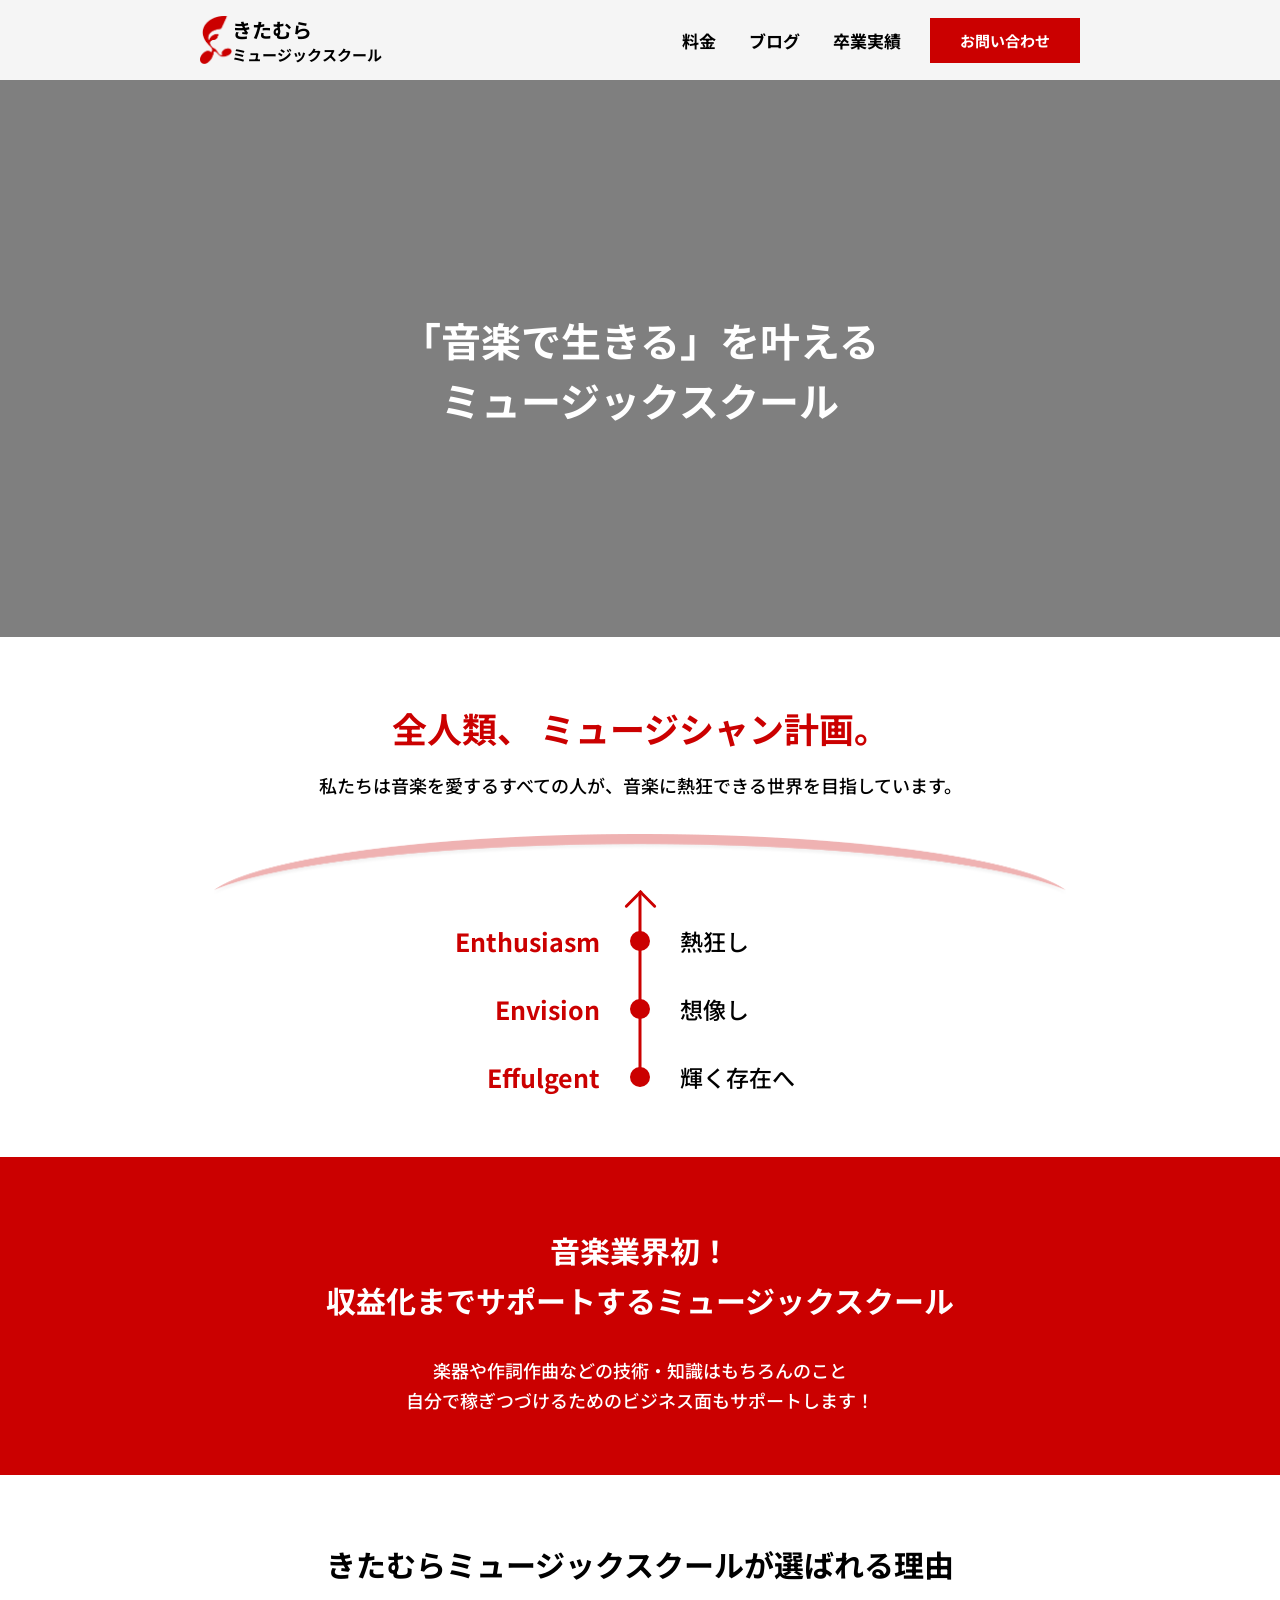
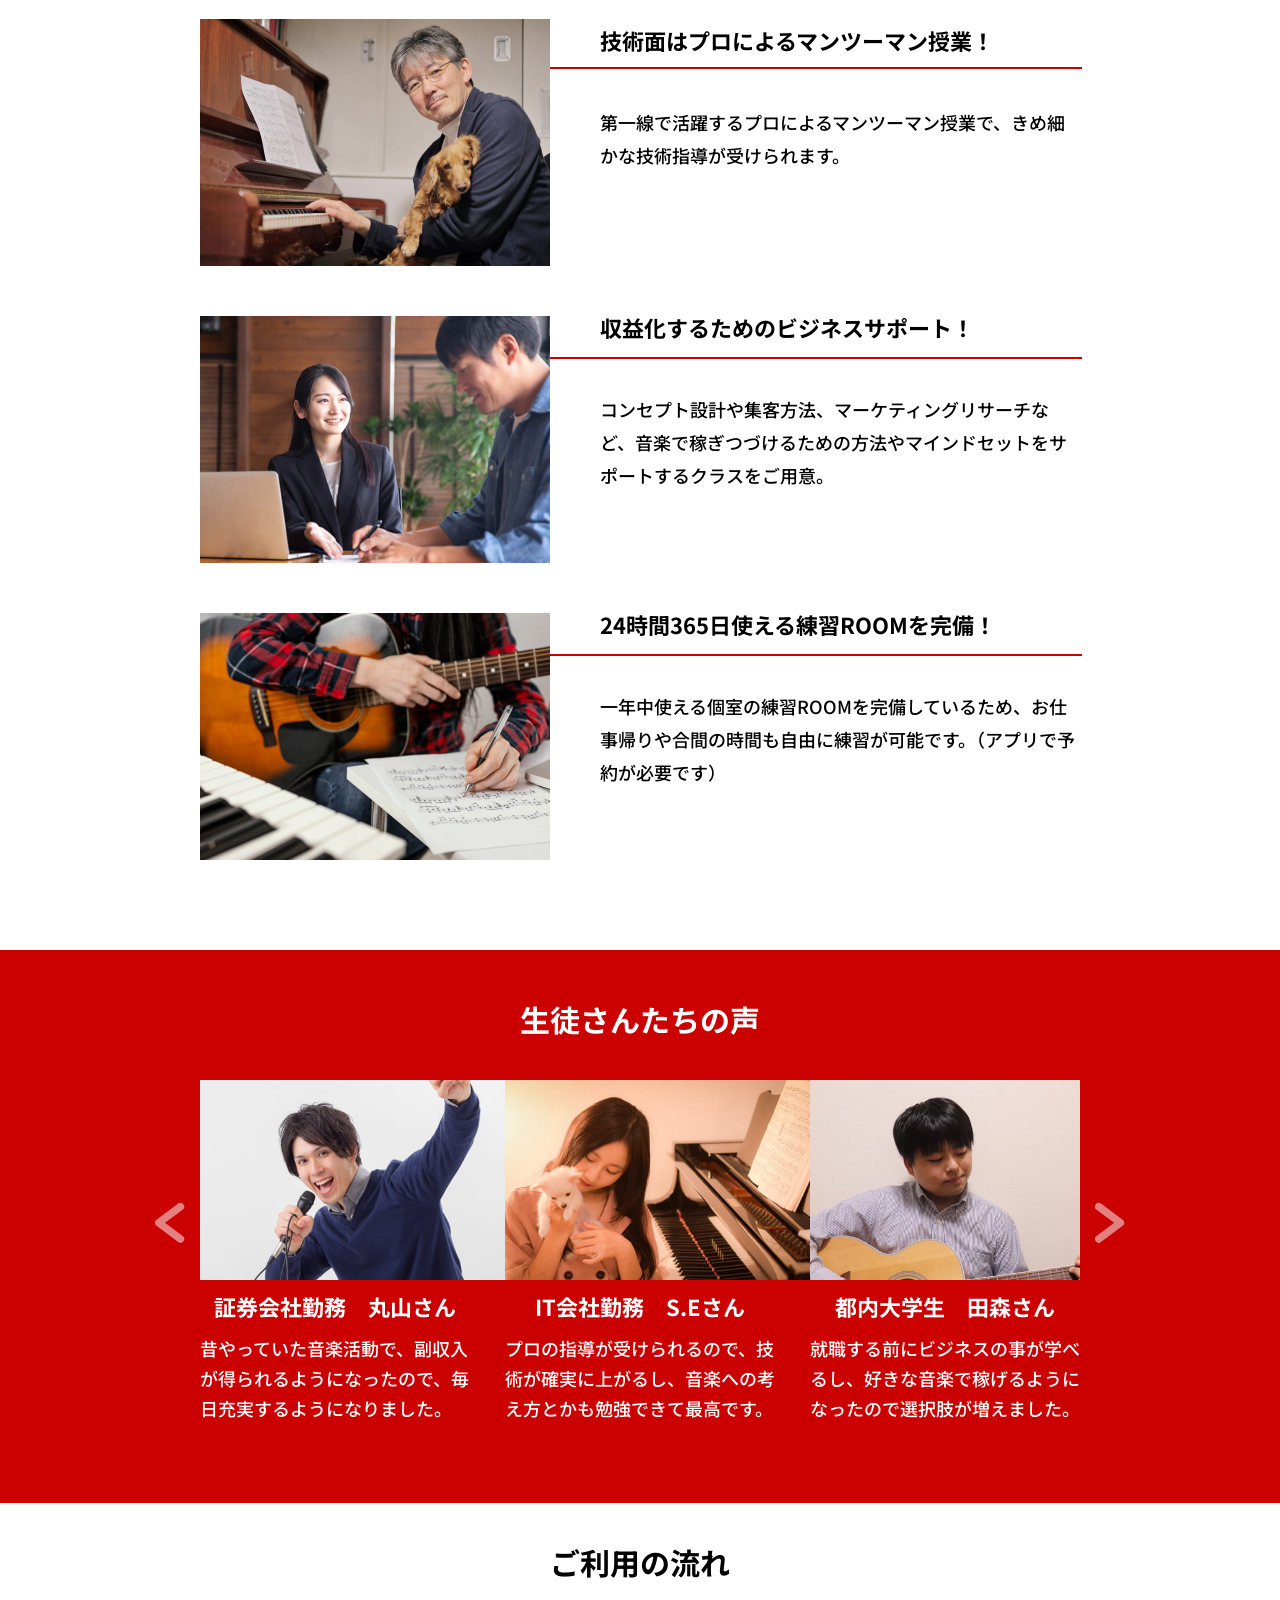
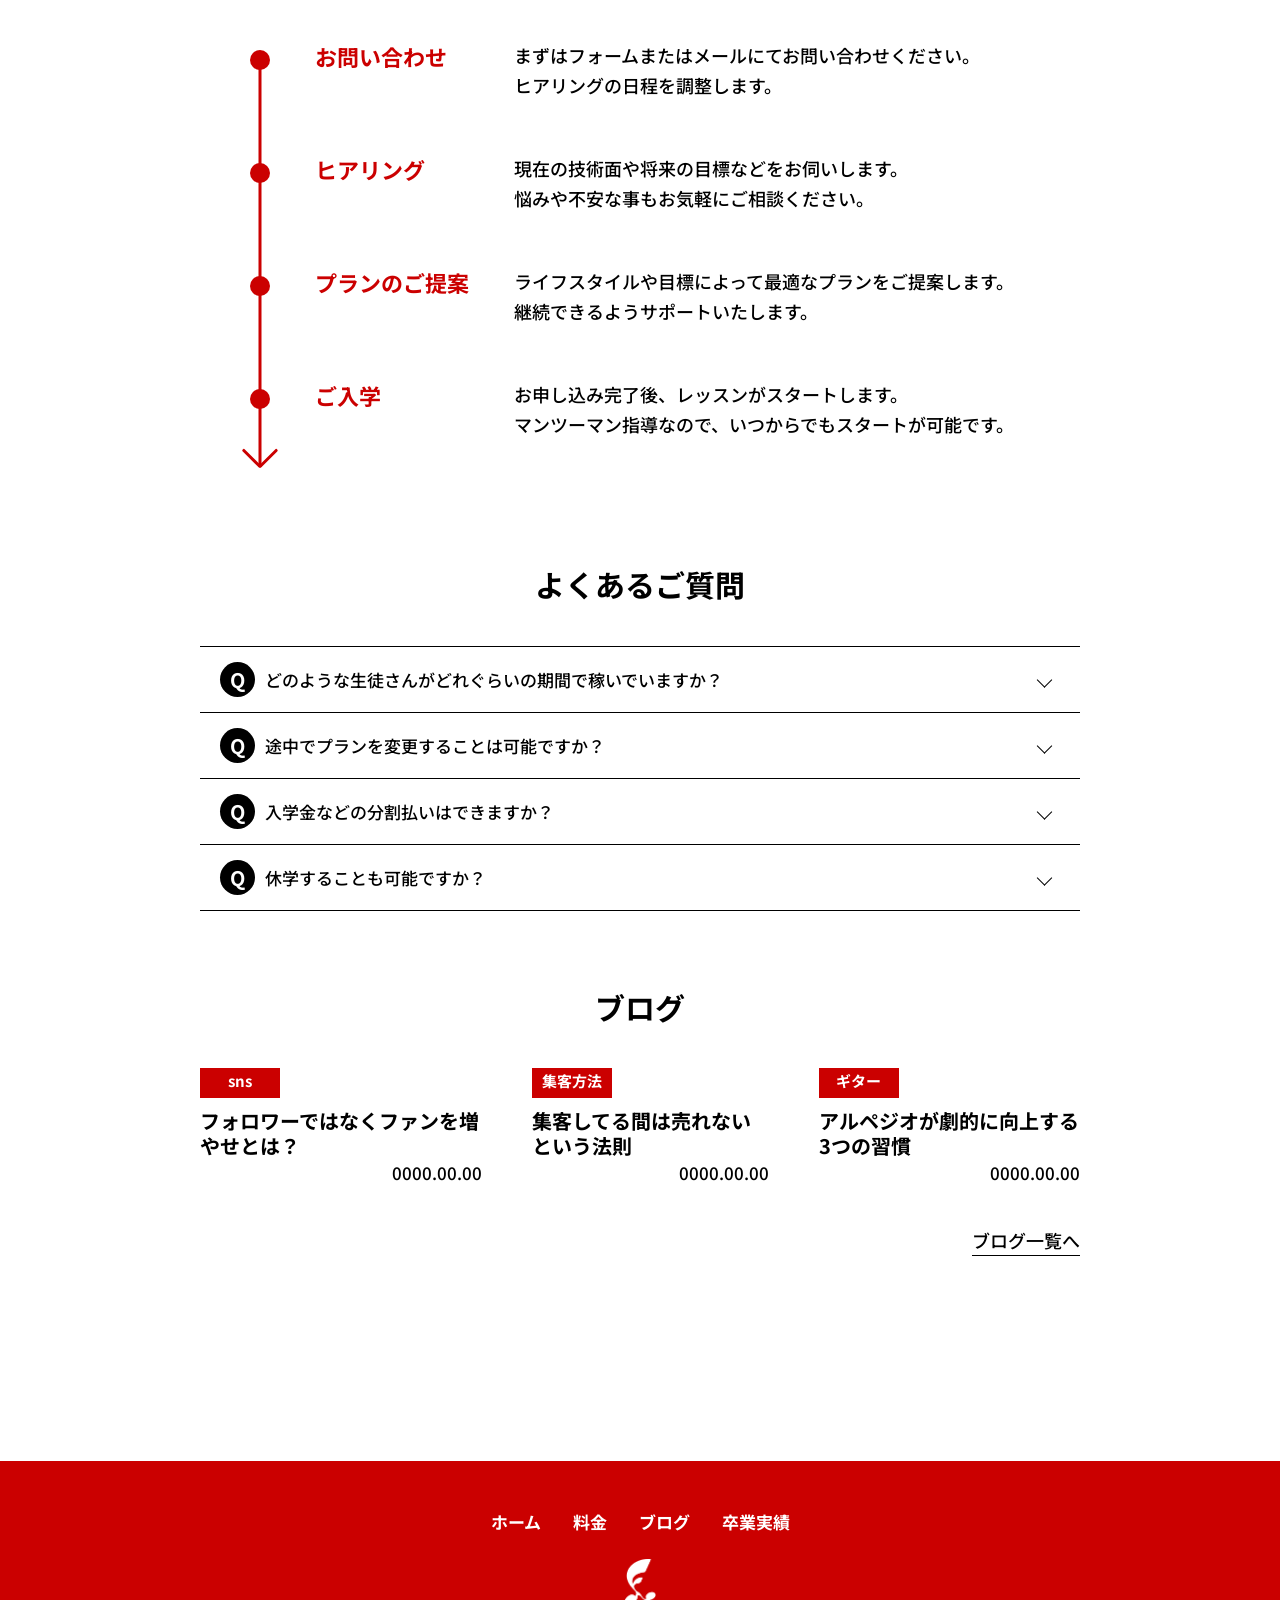
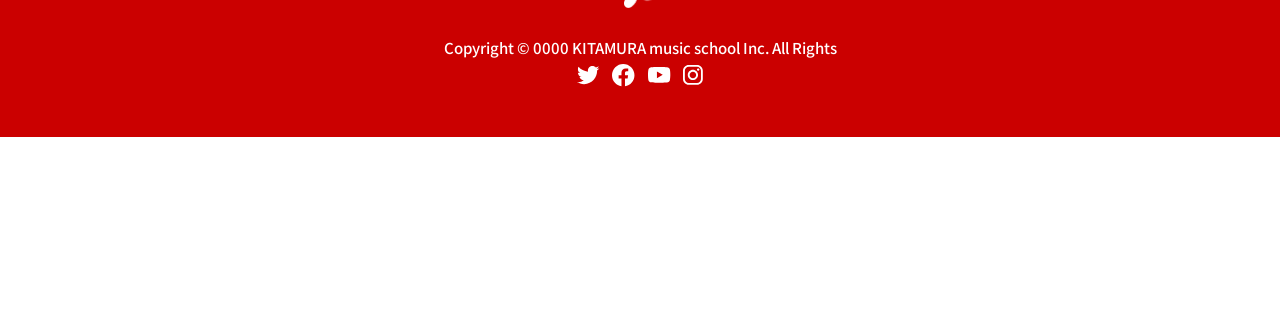
==== commit c26457d9: "index ,plan,blog,blor-detail のピクパ調整" ====
--- a/index.html
+++ b/index.html
@@ -162,7 +162,7 @@
       <div class="inner">
 
         <h2 class="p-top-reason__title p-top-reason-title">
-          きたむらミュージックスクールが選ばれる理由
+          きたむらミュージック<br class="sp-only">スクールが選ばれる理由
         </h2>
         <div class="p-top-reason__items">
           <div class="p-top-reason__example">
@@ -183,7 +183,7 @@
           </div>
 
           <div class="p-top-reason__example">
-            <div class="p-top-reason-example-one">
+            <div class="p-top-reason-example-one p-top-reason-example-sec">
               <picture>
                 <source media="(min-width:768px)" srcset="./images/reason02.jpg">
                 <img src="./images/reason02-sp.jpg" alt="ノートを取る男性">
@@ -198,7 +198,7 @@
           </div>
 
           <div class="p-top-reason__example">
-            <div class="p-top-reason-example-one">
+            <div class="p-top-reason-example-one p-top-reason-example-thi">
               <picture>
                 <source media="(min-width:768px)" srcset="./images/reason03.jpg">
                 <img src="./images/reason03-sp.jpg" alt="ギターを森楽譜を書く人">
@@ -259,7 +259,7 @@
                   <div class="p-top-voice-name">IT会社勤務　S.Eさん</div>
 
                   <p class="p-top-voice-item__text">
-                    初心者でも安心してレッスンを受けられました。
+                    プロの指導が受けられるので、技術が確実に上がるし、音楽への考え方とかも勉強できて最高です。
                   </p>
                 </div>
 
@@ -272,7 +272,7 @@
                   <div class="p-top-voice-name">都内大学生　田森さん</div>
 
                   <p class="p-top-voice-item__text">
-                    自分のペースで学べるのが嬉しいです。
+                    就職する前にビジネスの事が学べるし、好きな音楽で稼げるようになったので選択肢が増えました。
                   </p>
                 </div>
 
@@ -348,14 +348,14 @@
               <div class="p-top-flow-block__circle"></div>
               <div class="p-top-flow-block__sub-title">ヒアリング</div>
               <div class="p-top-flow-block__plan">
-                現在の技術面や将来の目標などをお伺いします。
+                現在の技術面や将来の目標などをお伺いします。<br>
                 悩みや不安な事もお気軽にご相談ください。</div>
             </div>
             <div class="p-top-flow__block p-top-flow-block">
               <div class="p-top-flow-block__circle"></div>
               <div class="p-top-flow-block__sub-title">プランのご提案</div>
               <div class="p-top-flow-block__plan">
-                ライフスタイルや目標によって最適なプランをご提案します。
+                ライフスタイルや目標によって最適なプランをご提案します。<br>
                 継続できるようサポートいたします。</div>
             </div>
 
@@ -364,7 +364,7 @@
               <div class="p-top-flow-block__circle"></div>
               <div class="p-top-flow-block__sub-title">ご入学</div>
               <div class="p-top-flow-block__plan">
-                お申し込み完了後、レッスンがスタートします。
+                お申し込み完了後、レッスンがスタートします。<br>
                 マンツーマン指導なので、いつからでもスタートが可能です。</div>
             </div>
 
@@ -379,69 +379,79 @@
       <div class="p-top-question__room p-top-question-room">
         <div class="inner">
           <h2 class="c-title p-top__question__title">よくあるご質問</h2>
-          <div class="p-top-qustion__containar">
+          <div class="p-top-qustion__container">
 
             <!-- --------<1つ目>--------- -->
-            <div class="p-top-qustion__accordion">
-              <div class="p-top-question__items p-top-question-items">
-                <dl class="p-top-question-item">
-                  <dt class="p-top-question-qu">
-                    <p class="p-top-question-qu-text">どのような生徒さんがどれぐらいの期間で稼いでいますか？</p>
-                  </dt>
-                  <!-- <div class="p-top-question-item__arrow"></div> -->
-                  <dd class="p-top-question-item__answer">
-                    <p class="p-top-question-ans">
+            <div class="p-top-question__items">
+              <dl class="p-top-question__item p-top-question-item">
+                <dt>
+                  <div class="p-top-question-item__inner">
+                    <div class="p-top-question-item__icon">Q</div>
+                    <p>どのような生徒さんがどれぐらいの期間で稼いでいますか？</p>
+                  </div>
+                </dt>
+                <dd>
+                  <div class="p-top-question-item__inner">
+                    <div class="p-top-question-item__icon">A</div>
+                    <p>
                       積極的な方で最短で3ヶ月くらいで稼いでいらっしゃる方もおります。
                     </p>
-                  </dd>
-                </dl>
-              </div>
-            </div>
-            <!-- --------<2つ目>--------- -->
-            <div class="p-top-qustion__accordion">
-              <div class="p-top-question__items p-top-question-items">
-                <dl class="p-top-question-item">
-                  <dt class="p-top-question-qu">
-                    <p class="p-top-question-qu-text">途中でプランを変更することは可能ですか？</p>
-                  </dt>
-                  <dd class="p-top-question-item__answer">
-                    <p class="p-top-question-ans">
-                      30日以内でしたら、プラン変更も可能です。
+                  </div>
+                </dd>
+              </dl>
+
+              <!-- --------<2つ目>--------- -->
+              <dl class="p-top-question__item p-top-question-item">
+                <dt>
+                  <div class="p-top-question-item__inner">
+                    <div class="p-top-question-item__icon">Q</div>
+                    <p>途中でプランを変更することは可能ですか？</p>
+                  </div>
+                </dt>
+                <dd>
+                  <div class="p-top-question-item__inner">
+                    <div class="p-top-question-item__icon">A</div>
+                    <p>
+                      途中でプラン変更も可能です。毎月15日までに申請すれば翌月からプランが変更となります。
                     </p>
-                  </dd>
-                </dl>
-              </div>
-            </div>
-            <!-- --------<３つ目>--------- -->
-            <div class="p-top-qustion__accordion">
-              <div class="p-top-question__items p-top-question-items">
-                <dl class="p-top-question-item">
-                  <dt class="p-top-question-qu">
-                    <p class="p-top-question-qu-text">入学金などの分割払いはできますか？</p>
-                  </dt>
-                  <dd class="p-top-question-item__answer">
-                    <p class="p-top-question-ans">
+                  </div>
+                </dd>
+              </dl>
+              <!-- --------<３つ目>--------- -->
+              <dl class="p-top-question__item p-top-question-item">
+                <dt>
+                  <div class="p-top-question-item__inner">
+                    <div class="p-top-question-item__icon">Q</div>
+                    <p>入学金などの分割払いはできますか？</p>
+                  </div>
+                </dt>
+                <dd>
+                  <div class="p-top-question-item__inner">
+                    <div class="p-top-question-item__icon">A</div>
+                    <p>
                       可能です。事務局にご相談ください。
                     </p>
-                  </dd>
-                </dl>
-              </div>
-            </div>
-
-            <!-- --------<4つ目>--------- -->
-            <div class="p-top-qustion__accordion">
-              <div class="p-top-question__items p-top-question-items">
-                <dl class="p-top-question-item">
-                  <dt class="p-top-question-qu">
-                    <p class="p-top-question-qu-text">休学することも可能ですか？</p>
-                  </dt>
-                  <dd class="p-top-question-item__answer">
-                    <p class="p-top-question-ans">
+                  </div>
+                </dd>
+              </dl>
+
+              <!-- --------<4つ目>---------  -->
+              <dl class="p-top-question__item p-top-question-item">
+                <dt>
+                  <div class="p-top-question-item__inner">
+                    <div class="p-top-question-item__icon">Q</div>
+                    <p>休学することも可能ですか？</p>
+                  </div>
+                </dt>
+                <dd>
+                  <div class="p-top-question-item__inner">
+                    <div class="p-top-question-item__icon">A</div>
+                    <p>
                       条件付きではありますが、可能です。詳しくはご相談ください。
                     </p>
-                  </dd>
-                </dl>
-              </div>
+                  </div>
+                </dd>
+              </dl>
             </div>
           </div>
         </div>
@@ -473,11 +483,11 @@
               </div>
 
               <div class="p-top-blog-introd">
-                <div class="p-top-blog-ad">
+                <h3 class="p-top-blog-subtitle">
                   <p>フォロワーではなくファンを増やせとは？</p>
-                </div>
+                </h3>
                 <div class="p-top-blog-time">
-                  2022.01.01
+                  0000.00.00
                 </div>
               </div>
             </div>
@@ -496,11 +506,11 @@
               </div>
 
               <div class="p-top-blog-introd">
-                <div class="p-top-blog-ad">
+                <h3 class="p-top-blog-subtitle">
                   <p>集客してる間は売れないという法則</p>
-                </div>
+                </h3>
                 <div class="p-top-blog-time">
-                  2022.01.01
+                  0000.00.00
                 </div>
 
               </div>
@@ -520,11 +530,11 @@
               </div>
 
               <div class="p-top-blog-introd">
-                <div class="p-top-blog-ad">
+                <h3 class="p-top-blog-subtitle">
                   <p>アルペジオが劇的に向上する3つの習慣</p>
-                </div>
+                </h3>
                 <div class="p-top-blog-time">
-                  2022.01.01
+                  0000.00.00
                 </div>
 
 
--- a/css/style.css
+++ b/css/style.css
@@ -867,24 +867,35 @@
   line-height: 1.6666666667;
   text-align: center;
 }
+@media (max-width: 767px) {
+  .c-title {
+    font-size: 2.5rem;
+    line-height: 1.6;
+  }
+}
 
 .c-breadcrumbs {
   height: 5rem;
   background: rgb(232, 232, 232);
   overflow-x: auto;
 }
+@media (max-width: 767px) {
+  .c-breadcrumbs {
+    height: 3.6rem;
+  }
+}
 
 .c-breadcrumbs__inner {
   height: 5rem;
   display: -webkit-box;
   display: -ms-flexbox;
   display: flex;
-  -webkit-box-align: center;
-      -ms-flex-align: center;
-          align-items: center;
-  -webkit-box-pack: center;
-      -ms-flex-pack: center;
-          justify-content: center;
+  padding-bottom: 1.7rem;
+}
+@media (max-width: 767px) {
+  .c-breadcrumbs__inner {
+    padding-bottom: 1rem;
+  }
 }
 
 .c-breadcrumbs__list {
@@ -995,7 +1006,7 @@
 }
 .p-top-fv__catch {
   position: absolute;
-  top: 50%;
+  top: 52%;
   left: 50%;
   -webkit-transform: translate(-50%, -50%);
           transform: translate(-50%, -50%);
@@ -1014,9 +1025,15 @@
   }
 }
 
-.p-concept {
+.p-top-concept {
   padding-top: 6.6rem;
   padding-bottom: 5.5rem;
+}
+@media (max-width: 767px) {
+  .p-top-concept {
+    padding-top: 4.6rem;
+    padding-bottom: 3.5rem;
+  }
 }
 
 .p-concept__plan {
@@ -1037,7 +1054,6 @@
   .p-concept__plan {
     font-size: 2.5rem;
     line-height: 1.6;
-    margin-top: 4.6rem;
   }
 }
 
@@ -1055,6 +1071,11 @@
           align-items: center;
   margin-top: 1.7rem;
 }
+@media (max-width: 767px) {
+  .p-concept__sub {
+    margin-top: 0.7rem;
+  }
+}
 
 .p-concept__semicircle {
   display: -webkit-box;
@@ -1072,6 +1093,7 @@
 @media (max-width: 767px) {
   .p-concept__semicircle {
     width: 33.5rem;
+    margin-top: 2rem;
   }
 }
 
@@ -1085,6 +1107,12 @@
       -ms-flex-direction: column;
           flex-direction: column;
   row-gap: 1.8rem;
+  margin-top: 2rem;
+}
+@media (max-width: 767px) {
+  .p-concept__items {
+    margin-top: 3.3rem;
+  }
 }
 
 .p-concept-item {
@@ -1146,7 +1174,7 @@
           transform: translateX(-50%);
   bottom: 1rem;
   width: 0.3rem;
-  height: 18rem;
+  height: 18.5rem;
   background: #CB0000;
 }
 .p-concept-item__circle span::before, .p-concept-item__circle span::after {
@@ -1154,7 +1182,7 @@
   display: inline-block;
   position: absolute;
   top: -0.2rem;
-  width: 2rem;
+  width: 2.3rem;
   height: 0.3rem;
   background: #CB0000;
 }
@@ -1190,6 +1218,12 @@
   padding-top: 6.8rem;
   padding-bottom: 6rem;
 }
+@media (max-width: 767px) {
+  .p-top-message {
+    padding-top: 4.9rem;
+    padding-bottom: 4rem;
+  }
+}
 
 .p-top-message__title, .p-top-message__subtitle {
   display: -webkit-box;
@@ -1225,15 +1259,44 @@
   .p-top-message__subtitle {
     font-size: 1.8rem;
     line-height: 1.6666666667;
+    margin-top: 1.4rem;
+  }
+}
+
+.p-top-reason {
+  padding-top: 6.4rem;
+  padding-bottom: 9rem;
+}
+@media (max-width: 767px) {
+  .p-top-reason {
+    padding-top: 4.9rem;
+    padding-bottom: 3.9rem;
   }
 }
 
 .p-top-reason-title {
-  padding-top: 6.4rem;
   font-size: 3rem;
   font-weight: 700;
   line-height: 1.6666666667;
   text-align: center;
+}
+@media (max-width: 767px) {
+  .p-top-reason-title {
+    font-size: 2.5rem;
+    font-weight: 700;
+    line-height: 1.6;
+  }
+}
+
+.p-top-reason__items {
+  display: -webkit-box;
+  display: -ms-flexbox;
+  display: flex;
+  -webkit-box-orient: vertical;
+  -webkit-box-direction: normal;
+      -ms-flex-direction: column;
+          flex-direction: column;
+  row-gap: 1rem;
 }
 
 .p-top-reason__example {
@@ -1247,7 +1310,13 @@
 }
 @media (max-width: 767px) {
   .p-top-reason__example {
-    display: block;
+    display: -webkit-box;
+    display: -ms-flexbox;
+    display: flex;
+    -webkit-box-orient: vertical;
+    -webkit-box-direction: normal;
+        -ms-flex-direction: column;
+            flex-direction: column;
   }
 }
 
@@ -1260,7 +1329,23 @@
 .p-top-reason-example-one {
   width: 100%;
   max-width: 35rem;
-  margin-top: 2.8rem;
+  margin-top: 3rem;
+}
+@media (max-width: 767px) {
+  .p-top-reason-example-one {
+    margin-top: 3.6rem;
+  }
+}
+
+.p-top-reason-example-sec,
+.p-top-reason-example-thi {
+  margin-top: 4rem;
+}
+@media (max-width: 767px) {
+  .p-top-reason-example-sec,
+  .p-top-reason-example-thi {
+    margin-top: 2.6rem;
+  }
 }
 
 .p-top-reason-lesson {
@@ -1268,12 +1353,19 @@
   font-weight: 700;
   line-height: 1.5;
   margin-top: 3.5rem;
+}
+@media (max-width: 767px) {
+  .p-top-reason-lesson {
+    font-size: 2rem;
+    line-height: 1.5;
+    margin-top: 3rem;
+  }
 }
 .p-top-reason-lesson::after {
   content: "";
   position: absolute;
   left: 0;
-  bottom: 74%;
+  bottom: 71%;
   width: 53.2rem;
   height: 0.2rem;
   background-color: #CB0000;
@@ -1284,12 +1376,14 @@
 @media (max-width: 767px) {
   .p-top-reason-lesson::after {
     display: none;
+    margin-top: 3rem;
   }
 }
 
 @media (max-width: 767px) {
   .p-top-reason-lesson h3 {
     border-bottom: 0.2rem solid #CB0000;
+    padding-bottom: 1rem;
   }
 }
 
@@ -1297,7 +1391,15 @@
   font-size: 1.8rem;
   font-weight: 500;
   line-height: 1.8333333333;
-  margin-top: 3.7rem;
+  margin-top: 4.9rem;
+}
+@media (max-width: 767px) {
+  .p-top-reason__com {
+    margin-top: 1.7rem;
+    font-size: 1.6rem;
+    font-weight: 500;
+    line-height: 1.875;
+  }
 }
 
 .p-top-voice {
@@ -1334,10 +1436,18 @@
   overflow: hidden;
 }
 
+.p-top-voice-item__image {
+  width: 33.5rem;
+  aspect-ratio: 335/200;
+  overflow: hidden;
+}
+
 .p-top-voice-item__image img {
   width: 100%;
-  height: auto;
+  height: 100%;
   display: block;
+  -o-object-fit: cover;
+     object-fit: cover;
   -webkit-transition: -webkit-transform 0.3s ease;
   transition: -webkit-transform 0.3s ease;
   transition: transform 0.3s ease;
@@ -1373,11 +1483,12 @@
 }
 
 .p-top-voice-name {
-  margin-top: 1.7rem;
+  margin-top: 1rem;
   font-size: 2.2rem;
   font-weight: 700;
   line-height: 1.5;
   color: #FFFFFF;
+  text-align: center;
 }
 @media (max-width: 767px) {
   .p-top-voice-name {
@@ -1409,7 +1520,7 @@
 /* 矢印の共通 */
 /* 左 */
 .voice-button-prev {
-  left: -60px;
+  left: -45px;
 }
 @media (max-width: 767px) {
   .voice-button-prev {
@@ -1419,7 +1530,7 @@
 
 /* 右 */
 .voice-button-next {
-  right: -60px;
+  right: -45px;
 }
 @media (max-width: 767px) {
   .voice-button-next {
@@ -1430,7 +1541,7 @@
 /* 中央配置 */
 .voice-button-prev,
 .voice-button-next {
-  top: 75%;
+  top: 53%;
   -webkit-transform: translateY(-50%);
           transform: translateY(-50%);
 }
@@ -1495,6 +1606,11 @@
 .p-top-flow__room {
   padding-top: 3.4rem;
 }
+@media (max-width: 767px) {
+  .p-top-flow__room {
+    padding-top: 4.6rem;
+  }
+}
 
 .p-top-flow__title {
   text-align: center;
@@ -1502,18 +1618,27 @@
   font-weight: 700;
   line-height: 1.6666666667;
 }
+@media (max-width: 767px) {
+  .p-top-flow__title {
+    font-size: 2.5rem;
+    line-height: 1.6;
+  }
+}
 
 .p-top-flow-block {
   display: grid;
   grid-template-columns: auto 15.4rem 1fr;
-  -webkit-column-gap: 3.8rem;
-     -moz-column-gap: 3.8rem;
-          column-gap: 3.8rem;
+  -webkit-column-gap: 4.5rem;
+     -moz-column-gap: 4.5rem;
+          column-gap: 4.5rem;
   margin-top: 5.3rem;
+  margin-left: 5rem;
 }
 @media (max-width: 767px) {
   .p-top-flow-block {
     display: inline-block;
+    margin-top: 3.6rem;
+    margin-left: 0.8rem;
   }
 }
 
@@ -1528,7 +1653,7 @@
 }
 @media (max-width: 767px) {
   .p-top-flow-block__sub-title {
-    margin-left: 6.8rem;
+    margin-left: 4rem;
   }
 }
 
@@ -1539,7 +1664,10 @@
 }
 @media (max-width: 767px) {
   .p-top-flow-block__plan {
-    margin-left: 6.8rem;
+    margin-left: 4rem;
+    margin-top: 1rem;
+    font-size: 1.6rem;
+    line-height: 1.875;
   }
 }
 
@@ -1555,7 +1683,7 @@
   position: relative;
   z-index: 2;
   margin: 0 auto;
-  margin-bottom: 1.7rem;
+  margin-top: 1rem;
 }
 
 @media (max-width: 767px) {
@@ -1588,7 +1716,7 @@
   display: inline-block;
   position: absolute;
   bottom: -0.2rem;
-  width: 2rem;
+  width: 2.5rem;
   height: 0.3rem;
   background: #CB0000;
 }
@@ -1609,105 +1737,142 @@
   border-radius: 0.15rem 0 0 0.15rem;
 }
 
-.p-top-question-room {
-  padding-top: 10.722rem;
-}
-
-.p-top-qustion__containar {
+.p-top-question {
+  padding-top: 12rem;
+}
+@media (max-width: 767px) {
+  .p-top-question {
+    padding-top: 5.5rem;
+  }
+}
+
+.p-top-question__container {
   margin-top: 3.6rem;
+}
+@media (max-width: 767px) {
+  .p-top-question__container {
+    row-gap: 2.2rem;
+    display: -webkit-box;
+    display: -ms-flexbox;
+    display: flex;
+    -webkit-box-orient: vertical;
+    -webkit-box-direction: normal;
+        -ms-flex-direction: column;
+            flex-direction: column;
+  }
 }
 
 .p-top-question__items {
   width: 100%;
   display: block;
-}
-
-.p-top-question-qu {
-  padding: 2rem 0;
-}
-
-.p-top-question-qu-text {
-  position: relative;
+  border-top: 0.01rem solid rgb(0, 0, 0);
+  margin-top: 3.7rem;
+}
+
+.p-top-question-item {
+  border-bottom: 0.01rem solid rgb(0, 0, 0);
+}
+.p-top-question-item dt .p-top-question-item__inner,
+.p-top-question-item dd .p-top-question-item__inner {
+  display: -webkit-box;
+  display: -ms-flexbox;
+  display: flex;
+  -webkit-box-align: center;
+      -ms-flex-align: center;
+          align-items: center;
+  -webkit-column-gap: 1rem;
+     -moz-column-gap: 1rem;
+          column-gap: 1rem;
+  padding: 1.5rem 2rem;
+  padding-right: 6rem;
+}
+@media (max-width: 767px) {
+  .p-top-question-item dt .p-top-question-item__inner,
+  .p-top-question-item dd .p-top-question-item__inner {
+    padding: 1.7rem 0 0.9rem;
+    -webkit-column-gap: 2rem;
+       -moz-column-gap: 2rem;
+            column-gap: 2rem;
+    padding-right: 5rem;
+  }
+}
+.p-top-question-item dt p,
+.p-top-question-item dd p {
   font-size: 1.7rem;
   font-weight: 500;
   line-height: 1.7647058824;
-  padding-left: 5rem;
-}
-.p-top-question-qu-text::before {
+  -webkit-box-flex: 1;
+      -ms-flex: 1;
+          flex: 1;
+}
+@media (max-width: 767px) {
+  .p-top-question-item dt p,
+  .p-top-question-item dd p {
+    font-size: 1.6rem;
+    line-height: 1.875;
+  }
+}
+.p-top-question-item dt {
+  position: relative;
+}
+.p-top-question-item dt::after {
   content: "";
-  display: inline-block;
+  width: 1.1rem;
+  height: 1.1rem;
   position: absolute;
   top: 50%;
-  left: 0;
-  -webkit-transform: translateY(-50%);
-          transform: translateY(-50%);
+  right: 3rem;
+  border-right: 0.1rem solid #000;
+  border-bottom: 0.1rem solid #000;
+  -webkit-transform: translateY(-50%) rotate(45deg);
+          transform: translateY(-50%) rotate(45deg);
+  -webkit-transition: -webkit-transform 0.4s;
+  transition: -webkit-transform 0.4s;
+  transition: transform 0.4s;
+  transition: transform 0.4s, -webkit-transform 0.4s;
+}
+@media (max-width: 767px) {
+  .p-top-question-item dt::after {
+    right: 1.4rem;
+  }
+}
+.p-top-question-item.is-open dt::after {
+  -webkit-transform: rotate(225deg);
+          transform: rotate(225deg);
+}
+.p-top-question-item dd {
+  display: none;
+  background: rgba(203, 0, 0, 0.1);
+}
+.p-top-question-item dd p {
+  font-weight: 700;
+  color: #CB0000;
+}
+.p-top-question-item dd .p-top-question-item__icon {
+  background: #CB0000;
+}
+.p-top-question-item__icon {
   width: 3.5rem;
   height: 3.5rem;
-  background: url(../images/kuro-q.svg) no-repeat center/contain;
-}
-.p-top-question-qu-text::after {
-  content: "";
-  display: inline-block;
-  position: absolute;
-  top: 50%;
-  right: 0;
-  width: 10px;
-  height: 10px;
-  border-right: 0.1rem solid rgb(0, 0, 0);
-  border-bottom: 0.1rem solid rgb(0, 0, 0);
-  -webkit-transform: rotate(45deg);
-          transform: rotate(45deg);
-  -webkit-transition: -webkit-transform 0.3s ease;
-  transition: -webkit-transform 0.3s ease;
-  transition: transform 0.3s ease;
-  transition: transform 0.3s ease, -webkit-transform 0.3s ease;
-  text-align: right;
-}
-
-.p-top-question-ans {
-  position: relative;
-  font-size: 1.7rem;
-  font-weight: 500;
-  line-height: 1.7647058824;
-  padding-left: 5rem;
-}
-.p-top-question-ans::before {
-  content: "";
-  display: inline-block;
-  position: absolute;
-  top: 50%;
-  left: 0;
-  -webkit-transform: translateY(-50%);
-          transform: translateY(-50%);
-  width: 3.5rem;
-  height: 3.5rem;
-  background: url(../images/red-a.svg) no-repeat center/contain;
-}
-
-.p-top-question-item__answer {
-  display: none;
-  background: rgba(203, 0, 0, 0.1);
-  border-bottom: 0.01rem solid rgb(0, 0, 0);
-  padding: 2rem 0;
-}
-
-/* 開いたとき矢印を回転 */
-.p-top-question-item.is-open .p-top-question-qu-text::after {
-  -webkit-transform: rotate(225deg);
-          transform: rotate(225deg);
-}
-
-.p-top-question-item-red {
-  background: rgba(203, 0, 0, 0.098);
-}
-
-.p-top-question-ans {
-  color: rgb(203, 0, 0);
+  border-radius: 50%;
+  background: #000;
+  color: #fff;
+  font-size: 2rem;
+  font-weight: 700;
+  line-height: 1;
+  display: grid;
+  place-content: center;
 }
 
 .p-top-blog-room {
   padding-top: 7.045rem;
-  padding-bottom: 21.12rem;
+  padding-bottom: 20.5rem;
+}
+@media (max-width: 767px) {
+  .p-top-blog-room {
+    padding-top: 4.3rem;
+    padding-bottom: 19rem;
+  }
 }
 
 .p-top-blog-items {
@@ -1720,15 +1885,31 @@
   -webkit-column-gap: 5rem;
      -moz-column-gap: 5rem;
           column-gap: 5rem;
+  margin-top: 3.6rem;
 }
 @media (max-width: 767px) {
   .p-top-blog-items {
     display: block;
+    margin-top: 3rem;
   }
 }
 
 .p-top-blog-photo {
   position: relative;
+}
+@media (max-width: 767px) {
+  .p-top-blog-photo {
+    margin-top: 3.9rem;
+  }
+}
+
+.p-top-blog-introd {
+  margin-top: 1rem;
+}
+@media (max-width: 767px) {
+  .p-top-blog-introd {
+    margin-top: 2rem;
+  }
 }
 
 .p-photo-pop {
@@ -1744,11 +1925,22 @@
   line-height: 1.6666666667;
   text-align: center;
 }
-
-.p-top-blog-ad {
+@media (max-width: 767px) {
+  .p-photo-pop {
+    width: 9rem;
+  }
+}
+
+.p-top-blog-subtitle p {
   font-size: 2rem;
   font-weight: 700;
   line-height: 1.25;
+}
+@media (max-width: 767px) {
+  .p-top-blog-subtitle p {
+    font-size: 2rem;
+    line-height: 1.5;
+  }
 }
 
 .p-top-blog-time {
@@ -1757,15 +1949,26 @@
   line-height: 1.7647058824;
   text-align: right;
 }
+@media (max-width: 767px) {
+  .p-top-blog-time {
+    margin-top: 0.8rem;
+  }
+}
 
 .p-top-blog-link {
   text-align: right;
+}
+@media (max-width: 767px) {
+  .p-top-blog-link {
+    text-align: center;
+  }
 }
 
 .p-top-blog-word {
   margin-top: 3.7rem;
   border-bottom: 0.01rem solid rgb(0, 0, 0);
   color: rgb(0, 0, 0);
+  padding-bottom: 0;
 }
 
 .p-top-blog-circle {
@@ -1847,27 +2050,36 @@
   line-height: 2.4;
 }
 
+.p-plan {
+  padding-top: 6.7rem;
+  padding-bottom: 22.3rem;
+}
+@media (max-width: 767px) {
+  .p-plan {
+    padding-top: 5rem;
+    padding-bottom: 20rem;
+  }
+}
 .p-plan__title {
   font-size: 2.5rem;
   font-weight: 700;
   line-height: 100%;
   text-align: center;
-  margin-top: 6.7rem;
 }
 .p-plan__items {
   display: -webkit-box;
   display: -ms-flexbox;
   display: flex;
-  -webkit-column-gap: 7.9rem;
-     -moz-column-gap: 7.9rem;
-          column-gap: 7.9rem;
+  -webkit-column-gap: 3rem;
+     -moz-column-gap: 3rem;
+          column-gap: 3rem;
   -webkit-box-pack: center;
       -ms-flex-pack: center;
           justify-content: center;
   -webkit-box-align: center;
       -ms-flex-align: center;
           align-items: center;
-  margin-top: 4rem;
+  margin-top: 5rem;
 }
 @media (max-width: 767px) {
   .p-plan__items {
@@ -1937,6 +2149,13 @@
   -webkit-box-align: center;
       -ms-flex-align: center;
           align-items: center;
+  letter-spacing: -0.01em;
+}
+@media (max-width: 767px) {
+  .p-plan__explanation {
+    font-size: 1.6rem;
+    line-height: 1.875;
+  }
 }
 
 .p-price__title {
@@ -1944,11 +2163,11 @@
   font-weight: 700;
   line-height: 100%;
   text-align: center;
-  margin-top: 5.7rem;
+  margin-top: 7rem;
 }
 @media (max-width: 767px) {
   .p-price__title {
-    margin-top: 3.8rem;
+    margin-top: 4.5rem;
   }
 }
 .p-price__table {
@@ -1957,7 +2176,7 @@
 @media (max-width: 767px) {
   .p-price__table {
     overflow-x: scroll;
-    padding-bottom: 2rem;
+    padding-bottom: 1.5rem;
     margin-top: 2.2rem;
   }
   .p-price__table::-webkit-scrollbar {
@@ -2119,7 +2338,12 @@
   -webkit-box-align: center;
       -ms-flex-align: center;
           align-items: center;
-  padding-bottom: 22.3rem;
+  letter-spacing: 0;
+}
+@media (max-width: 767px) {
+  .p-price__note {
+    margin-top: 2rem;
+  }
 }
 
 @media (max-width: 767px) {
@@ -2173,16 +2397,26 @@
   -webkit-box-direction: normal;
       -ms-flex-direction: column;
           flex-direction: column;
-  margin-top: 6.7rem;
+  margin-top: 4.7rem;
   gap: 7rem;
 }
 @media (max-width: 767px) {
   .p-blog-list__items {
-    margin-top: 3.9rem;
-    row-gap: 3.9rem;
-  }
-}
-
+    margin-top: 4.2rem;
+    row-gap: 3.5rem;
+  }
+}
+
+.p-blog-list {
+  padding-top: 7rem;
+  padding-bottom: 21rem;
+}
+@media (max-width: 767px) {
+  .p-blog-list {
+    padding-top: 5.5rem;
+    padding-bottom: 20.5rem;
+  }
+}
 .p-blog-list__body {
   margin-left: 5rem;
   -webkit-box-align: center;
@@ -2198,12 +2432,8 @@
 @media (max-width: 767px) {
   .p-blog-list__body {
     margin-left: 0;
-  }
-}
-.p-blog-list__items {
-  -webkit-column-gap: 5rem;
-     -moz-column-gap: 5rem;
-          column-gap: 5rem;
+    padding-top: 3rem;
+  }
 }
 .p-blog-list__item {
   display: -webkit-box;
@@ -2219,11 +2449,16 @@
   }
 }
 .p-blog-list__image {
-  -webkit-box-flex: 0;
-      -ms-flex: 0 0 29.5%;
-          flex: 0 0 29.5%;
+  width: 26rem;
   aspect-ratio: 260/184;
   overflow: hidden;
+}
+@media (max-width: 767px) {
+  .p-blog-list__image {
+    width: 33.5rem;
+    aspect-ratio: 335/200;
+    margin-top: 0;
+  }
 }
 .p-blog-list__image img {
   width: 100%;
@@ -2254,19 +2489,19 @@
     margin-left: 0;
     display: block;
     text-align: right;
-  }
-}
-.p-blog-list__date {
-  font-size: 1.7rem;
+    margin-top: 1.5rem;
+  }
+}
+.p-blog-list__text {
+  margin-top: 1.1rem;
+  font-size: 1.8rem;
   font-weight: 500;
-  line-height: 1.7647058824;
-  margin-top: 0.3rem;
-}
-@media (max-width: 767px) {
-  .p-blog-list__date {
-    margin-left: 0;
-    display: block;
-    text-align: right;
+  line-height: 1.875;
+}
+@media (max-width: 767px) {
+  .p-blog-list__text {
+    font-size: 1.6rem;
+    line-height: 1.875;
   }
 }
 
@@ -2287,6 +2522,11 @@
   line-height: 1.6666666667;
   text-align: center;
 }
+@media (max-width: 767px) {
+  .p-photo-pop {
+    width: 9rem;
+  }
+}
 
 .p-pagination__list {
   display: -webkit-box;
@@ -2301,6 +2541,11 @@
   -webkit-box-align: center;
       -ms-flex-align: center;
           align-items: center;
+}
+@media (max-width: 767px) {
+  .p-pagination__list {
+    gap: 0.5rem;
+  }
 }
 .p-pagination__list a {
   display: -webkit-box;
@@ -2318,19 +2563,23 @@
   text-decoration: none;
   color: #333;
 }
+@media (max-width: 767px) {
+  .p-pagination__list a {
+    width: 4.4rem;
+    height: 4.4rem;
+  }
+}
 .p-pagination__list a:hover {
   background: #333;
   color: #fff;
 }
 
 .p-pagination {
-  margin-top: 7rem;
-  margin-bottom: 21rem;
+  margin-top: 7.5rem;
 }
 @media (max-width: 767px) {
   .p-pagination {
     margin-top: 5.9rem;
-    margin-bottom: 14.3rem;
   }
 }
 
@@ -2346,8 +2595,8 @@
 }
 @media (max-width: 767px) {
   .p-blog-detail {
-    padding-top: 5rem;
-    padding-bottom: 13.7rem;
+    padding-top: 3.5rem;
+    padding-bottom: 18.5rem;
   }
 }
 .p-blog-detail__inner {
@@ -2428,11 +2677,25 @@
   font-weight: 500;
   line-height: 1.6666666667;
 }
+@media (max-width: 767px) {
+  .p-blog-detail__fir-text {
+    margin-top: 2.7rem;
+    font-size: 1.6rem;
+    font-weight: 500;
+    line-height: 1.875;
+  }
+}
 .p-blog-detail__second-title {
   margin-top: 3.3rem;
   font-size: 2rem;
   font-weight: 700;
   line-height: 2;
+}
+@media (max-width: 767px) {
+  .p-blog-detail__second-title {
+    margin-top: 3.9rem;
+    line-height: 1.5;
+  }
 }
 .p-blog-detail__sec-text {
   margin-top: 1.5rem;
@@ -2440,16 +2703,22 @@
   font-weight: 500;
   line-height: 1.6666666667;
 }
+@media (max-width: 767px) {
+  .p-blog-detail__sec-text {
+    margin-top: 1.7rem;
+    font-size: 1.6rem;
+    line-height: 1.875;
+  }
+}
 .p-blog-detail__image-small {
-  width: 35rem;
-  aspect-ratio: 350/247;
+  width: 33.5rem;
+  aspect-ratio: 335/200;
   overflow: hidden;
   margin-top: 1.7rem;
 }
 @media (max-width: 767px) {
   .p-blog-detail__image-small {
-    width: 33.5rem;
-    aspect-ratio: 67/40;
+    margin-top: 3.9rem;
   }
 }
 .p-blog-detail__image-small img {
@@ -2464,6 +2733,12 @@
   font-size: 1.8rem;
   font-weight: 500;
   line-height: 1.6666666667;
+}
+@media (max-width: 767px) {
+  .p-blog-detail__lists {
+    font-size: 1.6rem;
+    line-height: 1.875;
+  }
 }
 .p-blog-detail__lists::after {
   content: "";
@@ -2485,6 +2760,13 @@
   font-size: 2rem;
   font-weight: 700;
   line-height: 2;
+  margin-left: 1rem;
+}
+@media (max-width: 767px) {
+  .p-blog-detail__third-title {
+    margin-top: 5rem;
+    line-height: 1.5;
+  }
 }
 .p-blog-detail__third-title::before {
   content: "";
@@ -2499,7 +2781,8 @@
 @media (max-width: 767px) {
   .p-blog-detail__third-title::before {
     height: 5rem;
-    top: 5%;
+    top: 1%;
+    margin-left: 0.09rem;
   }
 }
 .p-blog-detail__thr-text {
@@ -2522,6 +2805,9 @@
     padding-bottom: 1.1rem;
     padding-right: 2rem;
     width: 33.5rem;
+    font-size: 1.6rem;
+    line-height: 1.875;
+    margin-top: 2rem;
   }
 }
 .p-blog-detail__thr-text::before {
@@ -2560,6 +2846,7 @@
     -webkit-column-gap: 2.2rem;
        -moz-column-gap: 2.2rem;
             column-gap: 2.2rem;
+    margin-top: 5rem;
   }
 }
 .p-blog-detail__pager-item {
@@ -2662,7 +2949,10 @@
 @media (max-width: 767px) {
   .p-blog-detail__connect {
     width: 33.5rem;
-    margin-top: 7.1rem;
+    margin-top: 6.3rem;
+    -webkit-box-pack: center;
+        -ms-flex-pack: center;
+            justify-content: center;
   }
 }
 .p-blog-detail__connect__connect__photo {
@@ -2680,6 +2970,12 @@
   margin-top: 3rem;
   row-gap: 3rem;
 }
+@media (max-width: 767px) {
+  .p-blog-detail-connect__items {
+    margin-top: 2rem;
+    row-gap: 2rem;
+  }
+}
 
 .p-blog-detail__connect__item {
   display: -webkit-box;
@@ -2688,6 +2984,7 @@
   -webkit-column-gap: 3rem;
      -moz-column-gap: 3rem;
           column-gap: 3rem;
+  row-gap: 3rem;
 }
 @media (max-width: 767px) {
   .p-blog-detail__connect__item {
@@ -2701,29 +2998,54 @@
   width: 20rem;
   -ms-flex-negative: 0;
       flex-shrink: 0;
+  aspect-ratio: 200/140;
+  overflow: hidden;
 }
 @media (max-width: 767px) {
   .p-blog-detail__connect__photo {
     width: 16rem;
-  }
-}
-
-@media (max-width: 767px) {
-  .p-top-blog-ad p {
-    display: -webkit-box;
-    -webkit-line-clamp: 2;
-    /* ← 3行で止める */
-    -webkit-box-orient: vertical;
-    overflow: hidden;
-    /* はみ出した部分を隠す */
+    aspect-ratio: 160/110;
+    margin-top: 0;
+  }
+}
+.p-blog-detail__connect__photo img {
+  width: 100%;
+  height: 100%;
+  display: block;
+  -o-object-fit: cover;
+     object-fit: cover;
+}
+
+.p-blog-detail__sentence p {
+  display: -webkit-box;
+  -webkit-line-clamp: 2;
+  /* ← 3行で止める */
+  -webkit-box-orient: vertical;
+  overflow: hidden;
+  /* はみ出した部分を隠す */
+  font-size: 2rem;
+  font-weight: 700;
+  line-height: 1.25;
+}
+@media (max-width: 767px) {
+  .p-blog-detail__sentence p {
+    margin-top: 1rem;
     font-size: 1.7rem;
-    font-weight: 700;
     line-height: 1.6470588235;
   }
 }
 
 .p-blog-detail-date {
   text-align: left;
+  margin-top: 1.3rem;
+  display: block;
+}
+@media (max-width: 767px) {
+  .p-blog-detail-date {
+    font-size: 1.7rem;
+    line-height: 1.7647058824;
+    margin-top: 0.3rem;
+  }
 }
 
 .p-blog-detail__sidebar {
@@ -2794,7 +3116,7 @@
 }
 
 .p-blog-detail-search__title {
-  margin-top: 3.9rem;
+  margin-top: 3rem;
   height: 5rem;
   display: -webkit-box;
   display: -ms-flexbox;
@@ -2879,6 +3201,7 @@
 @media (max-width: 767px) {
   .black-backgroud {
     width: 5.4rem;
+    height: 5.4rem;
   }
 }
 
@@ -2906,7 +3229,6 @@
   .search-icon {
     width: 2.6rem;
     height: 3.1rem;
-    top: 70%;
   }
 }
 
@@ -2940,6 +3262,12 @@
           column-gap: 1.5rem;
   row-gap: 1.5rem;
 }
+@media (max-width: 767px) {
+  .p-blog-detail-article__items {
+    margin-top: 1.8rem;
+    row-gap: 2rem;
+  }
+}
 
 .p-blog-detail-article__item {
   display: -webkit-box;
@@ -2981,9 +3309,14 @@
   line-height: 1.6470588235;
   width: 15.5rem;
 }
+@media (max-width: 767px) {
+  .article-recommend-text {
+    margin-top: 1.5rem;
+  }
+}
 
 .p-blog-detail-category__title {
-  margin-top: 3.9rem;
+  margin-top: 3rem;
   height: 5rem;
   display: -webkit-box;
   display: -ms-flexbox;
@@ -2996,12 +3329,18 @@
           justify-content: center;
   background: #000;
 }
+@media (max-width: 767px) {
+  .p-blog-detail-category__title {
+    margin-top: 3.2rem;
+  }
+}
 .p-blog-detail-category__contents {
-  margin-top: 1.2rem;
+  margin-top: 1rem;
   border-bottom: 0.05rem solid #000;
+  margin-bottom: 0.7rem;
 }
 .p-blog-detail-category__contents .category-text p {
-  color: #000;
+  color: #110f0f;
   font-size: 1.7rem;
   font-weight: 500;
   line-height: 1.6470588235;
@@ -3331,6 +3670,11 @@
   margin-top: 4.2rem;
 }
 
+.p-result {
+  padding-top: 6.7rem;
+  padding-bottom: 21rem;
+}
+
 .p-result-fv.p-plan-fv::before {
   content: none;
 }
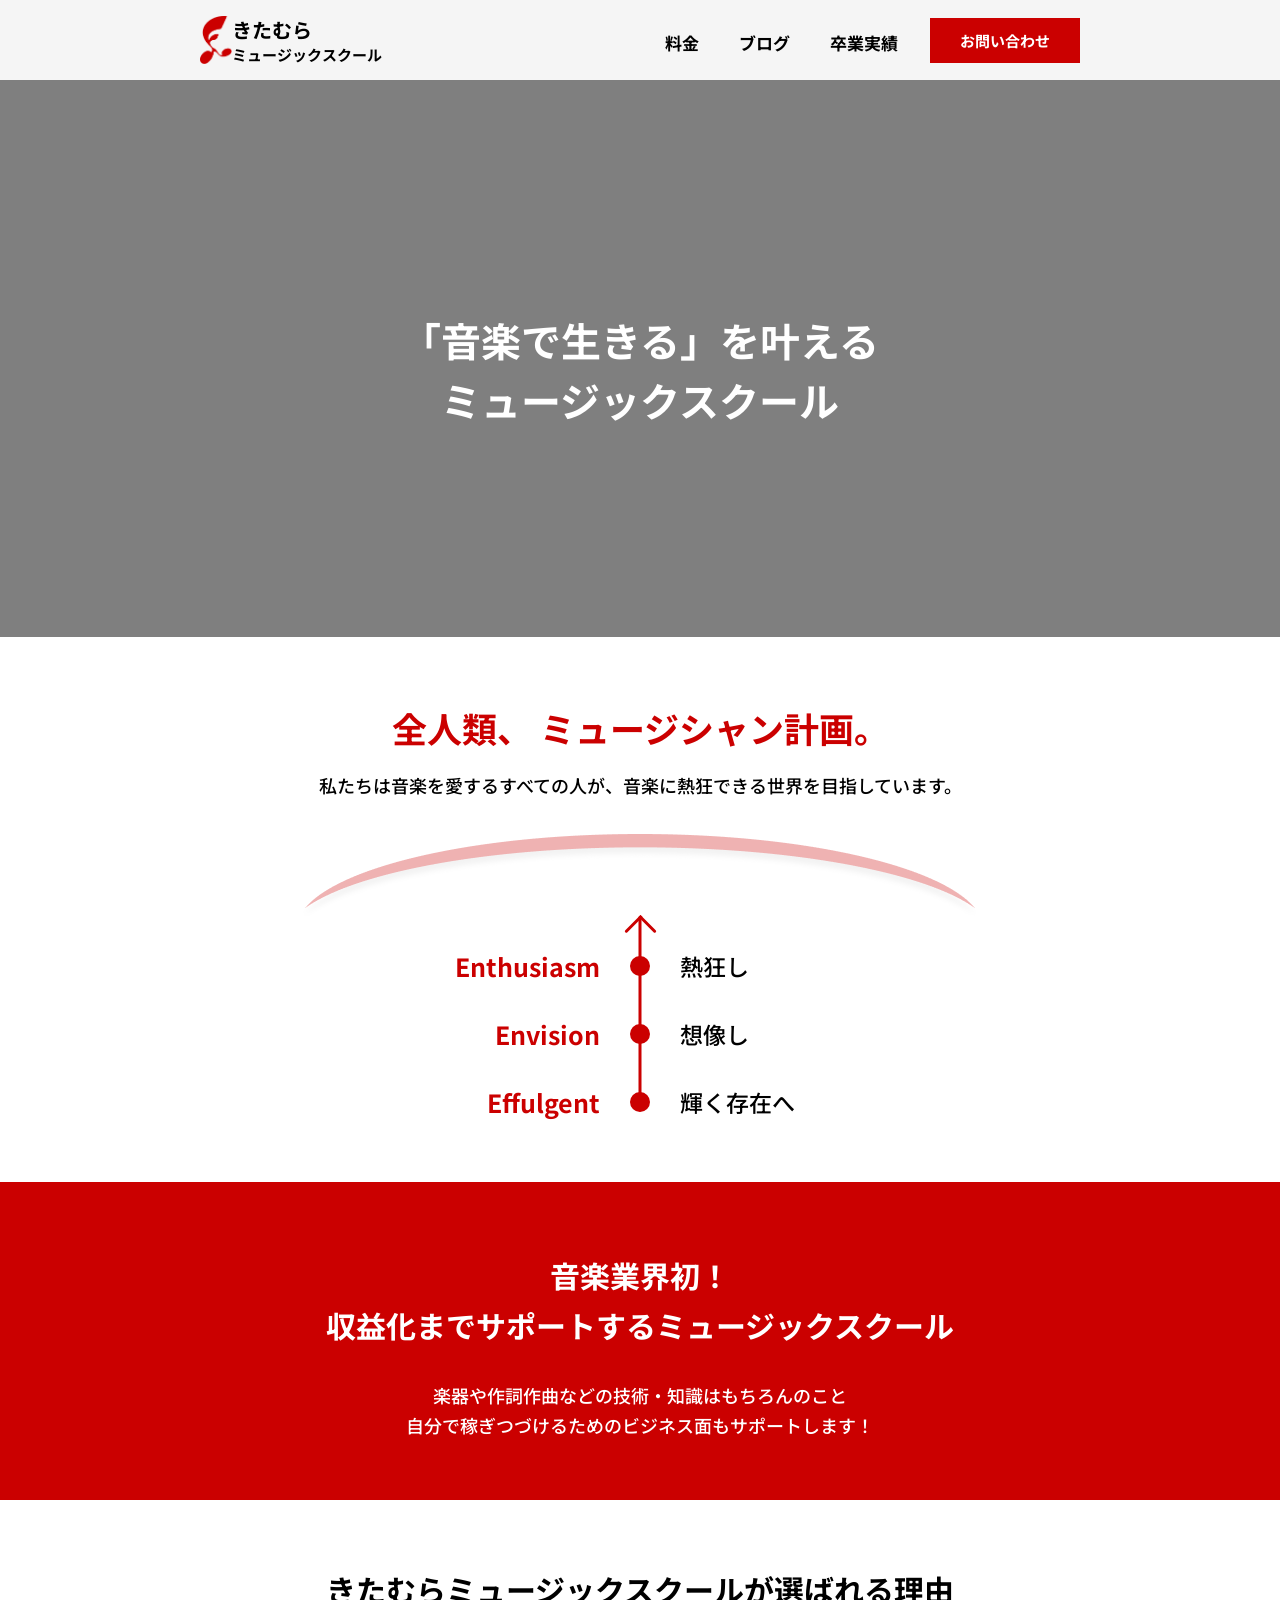
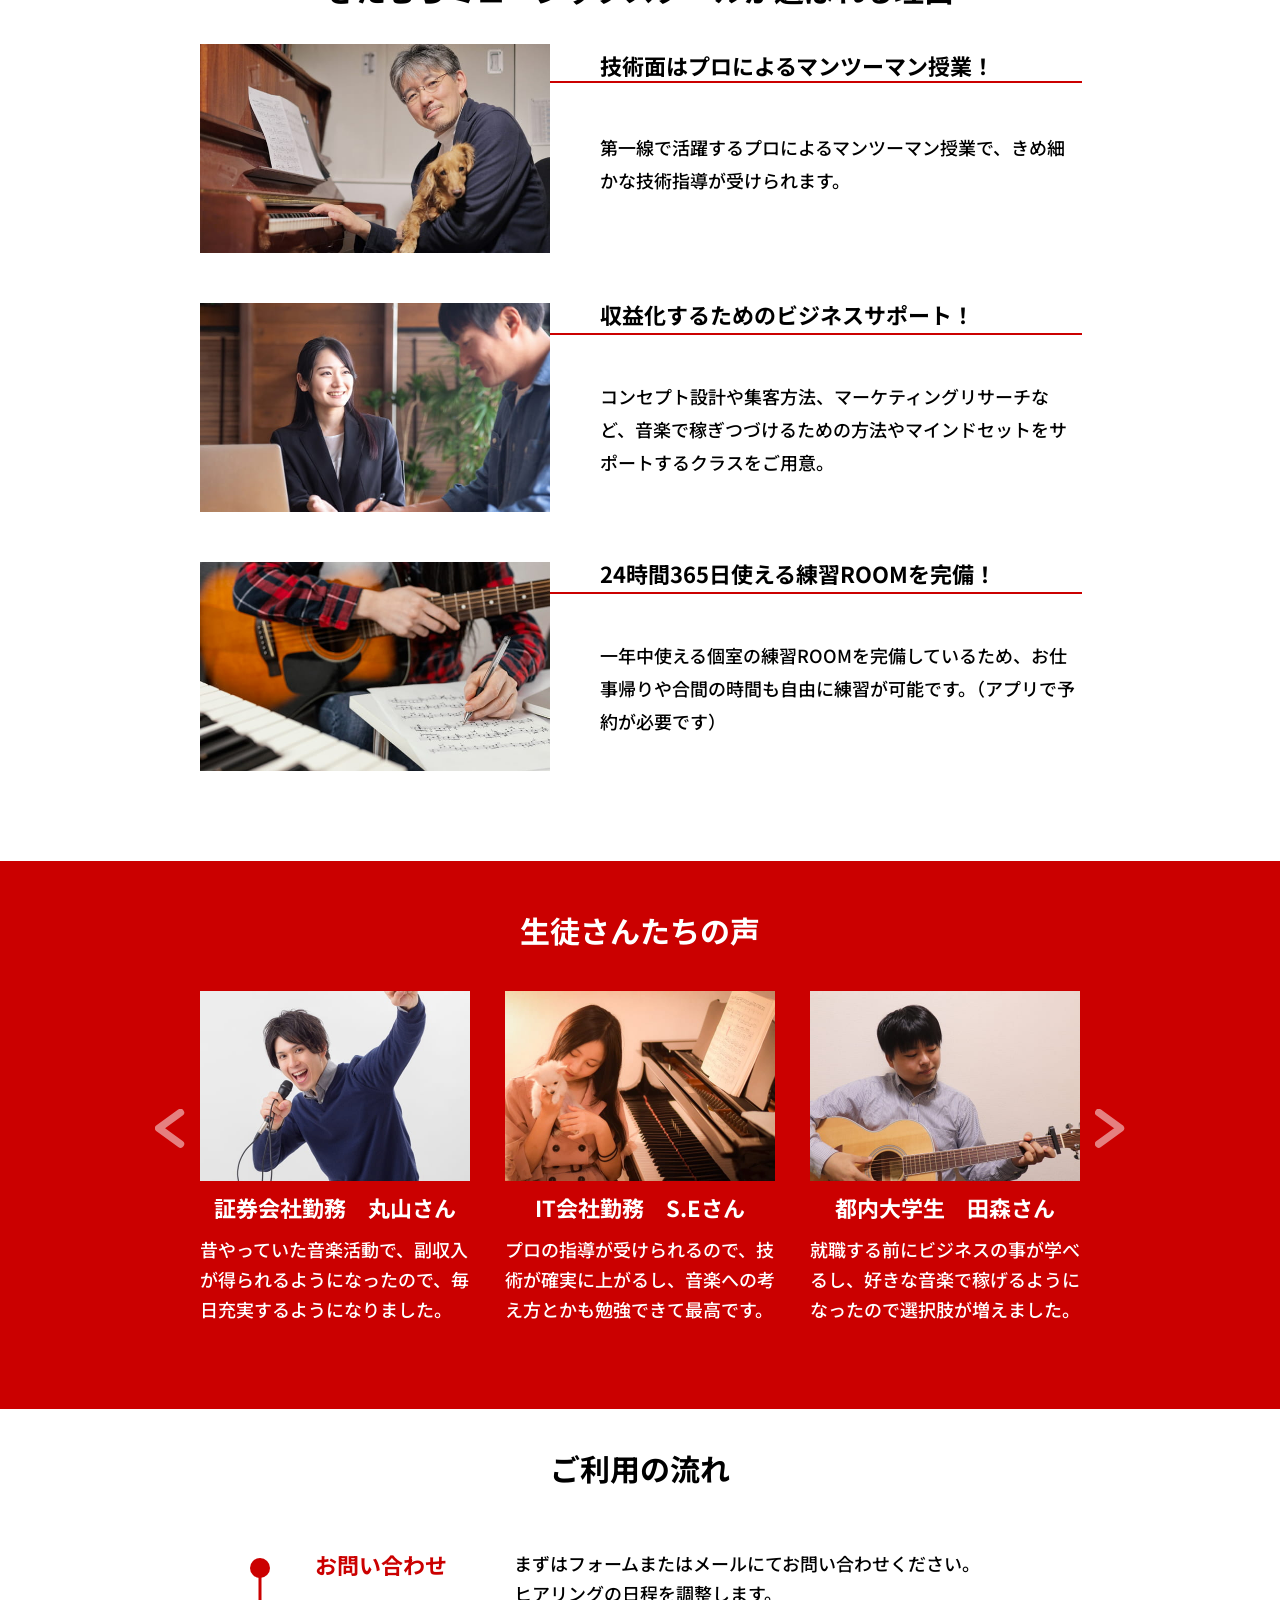
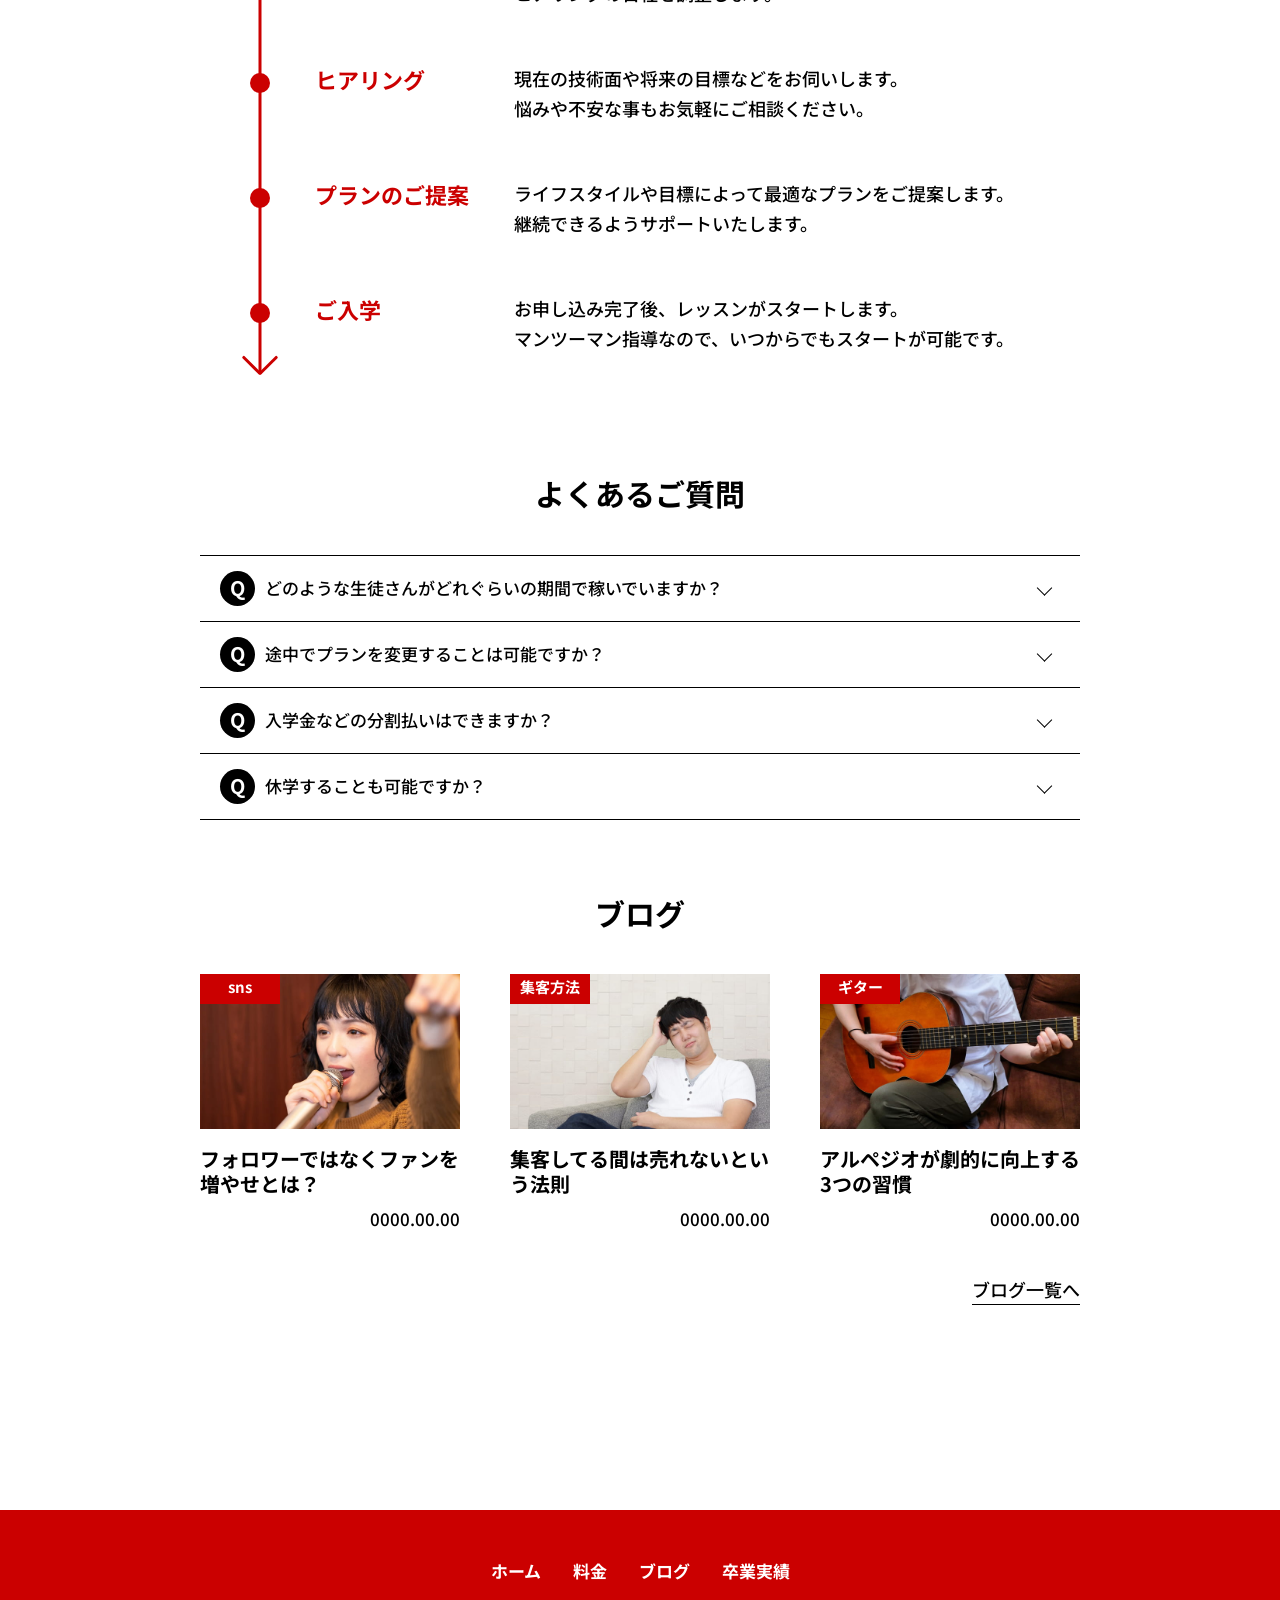
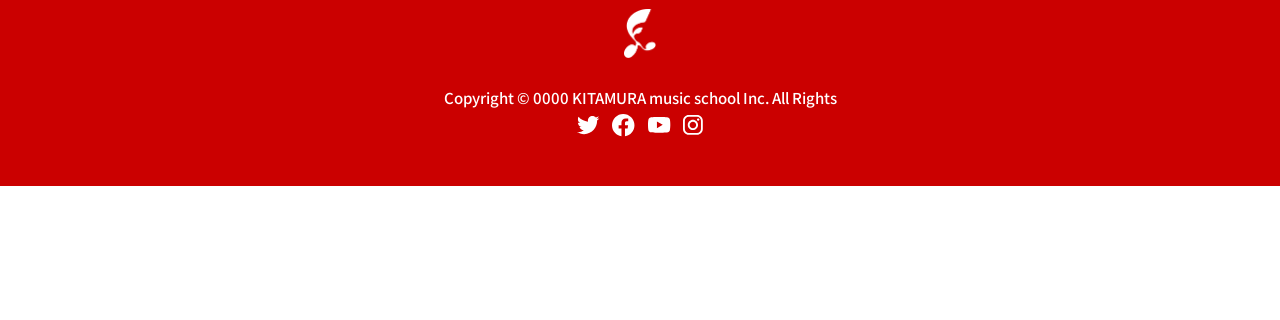
==== commit 75d7d723: "コンタクト〜全てピクパ調整、トップページのvoiceの1.1倍調整" ====
--- a/index.html
+++ b/index.html
@@ -59,6 +59,7 @@
           <span></span>
         </div>
 
+        <!-- ----------ナビ---------------  -->
         <ul class="l-header__nav l-header-nav">
           <li>
             <a href="./plan.html" class="l-header-nav-link">料金</a>
@@ -239,9 +240,9 @@
 
                 <div class="p-top-voice-item swiper-slide">
                   <div class="p-top-voice-item__image">
-                    <a href="./result-detail.html">
-                      <img src="./images/voice01.jpg" alt="生徒さん1">
-                    </a>
+                      <a href="./result-detail.html">
+                        <img src="./images/voice01.jpg" alt="生徒さん1">
+                      </a>
                   </div>
                   <div class="p-top-voice-name">証券会社勤務　丸山さん</div>
 
@@ -252,7 +253,8 @@
 
                 <div class="p-top-voice-item swiper-slide">
                   <div class="p-top-voice-item__image">
-                    <a href="./result-detail.html">
+                    <!-- <a href="./result-detail.html"> -->
+                    <a href="#">
                       <img src="./images/voice02.jpg" alt="生徒さん2">
                     </a>
                   </div>
--- a/css/style.css
+++ b/css/style.css
@@ -640,7 +640,6 @@
     -webkit-box-direction: normal;
         -ms-flex-direction: column;
             flex-direction: column;
-    padding-top: 2rem;
     -webkit-transition: right 0.6s;
     transition: right 0.6s;
     z-index: 9998;
@@ -672,7 +671,7 @@
 }
 
 .l-header-nav li {
-  padding: 1.65rem;
+  padding: 1.5rem 2rem 1rem;
 }
 
 .l-header-nav li a {
@@ -691,6 +690,11 @@
   position: relative;
   text-decoration: none;
   color: #000;
+}
+@media (max-width: 767px) {
+  .l-header-nav-link {
+    color: #fff;
+  }
 }
 .l-header-nav-link::after {
   content: "";
@@ -1404,14 +1408,11 @@
 
 .p-top-voice {
   background: #CB0000;
-}
-
-.p-top-voice__room {
   padding-top: 4.4rem;
-  padding-bottom: 8rem;
-}
-@media (max-width: 767px) {
-  .p-top-voice__room {
+  padding-bottom: 8.5rem;
+}
+@media (max-width: 767px) {
+  .p-top-voice {
     padding-top: 4.6rem;
     padding-bottom: 5rem;
   }
@@ -1436,10 +1437,44 @@
   overflow: hidden;
 }
 
+.swiper-slide {
+  -webkit-transform: translateZ(0);
+          transform: translateZ(0);
+}
+
+.p-top-voice-item {
+  cursor: pointer;
+  margin-top: 3.6rem;
+}
+@media (max-width: 767px) {
+  .p-top-voice-item {
+    margin-top: 3.9rem;
+  }
+}
+
+.p-top-voice-item:hover .p-top-voice-item__image {
+  -webkit-transform: scale(1.1);
+          transform: scale(1.1);
+}
+
 .p-top-voice-item__image {
-  width: 33.5rem;
-  aspect-ratio: 335/200;
+  width: 27rem;
+  aspect-ratio: 270/190;
   overflow: hidden;
+  -webkit-transition: -webkit-transform 0.3s ease;
+  transition: -webkit-transform 0.3s ease;
+  transition: transform 0.3s ease;
+  transition: transform 0.3s ease, -webkit-transform 0.3s ease;
+}
+@media (max-width: 767px) {
+  .p-top-voice-item__image {
+    width: 33.5rem;
+    aspect-ratio: 335/200;
+  }
+}
+
+.p-top-voice-item__image a {
+  display: block;
 }
 
 .p-top-voice-item__image img {
@@ -1448,38 +1483,24 @@
   display: block;
   -o-object-fit: cover;
      object-fit: cover;
+}
+
+.p-top-voice-item__image a:hover,
+.p-top-voice-item__image a:active,
+.p-top-voice-item__image a:focus {
+  opacity: 1;
+  -webkit-filter: none;
+          filter: none;
+}
+
+/* テキストは少し透過 */
+.p-top-voice-item:hover .p-top-voice-item__text,
+.p-top-voice-item:hover .p-top-voice-name {
+  opacity: 0.6;
   -webkit-transition: -webkit-transform 0.3s ease;
   transition: -webkit-transform 0.3s ease;
   transition: transform 0.3s ease;
   transition: transform 0.3s ease, -webkit-transform 0.3s ease;
-}
-
-/* 画像はズーム */
-.p-top-voice-item:hover .p-top-voice-item__image:hover img {
-  -webkit-transform: scale(1.1);
-          transform: scale(1.1);
-}
-
-/* テキストは少し透過 */
-.p-top-voice-item:hover .p-top-voice-item__text,
-.p-top-voice-item:hover .p-top-voice-name {
-  opacity: 0.6;
-}
-
-.p-top-voice-item__image img,
-.p-top-voice-item__text,
-.p-top-voice-name {
-  -webkit-transition: 0.3s ease;
-  transition: 0.3s ease;
-}
-
-.p-top-voice-item {
-  margin-top: 3.6rem;
-}
-@media (max-width: 767px) {
-  .p-top-voice-item {
-    margin-top: 3.9rem;
-  }
 }
 
 .p-top-voice-name {
@@ -1631,7 +1652,7 @@
   -webkit-column-gap: 4.5rem;
      -moz-column-gap: 4.5rem;
           column-gap: 4.5rem;
-  margin-top: 5.3rem;
+  margin-top: 5.5rem;
   margin-left: 5rem;
 }
 @media (max-width: 767px) {
@@ -1738,7 +1759,7 @@
 }
 
 .p-top-question {
-  padding-top: 12rem;
+  padding-top: 11.5rem;
 }
 @media (max-width: 767px) {
   .p-top-question {
@@ -1864,12 +1885,12 @@
   place-content: center;
 }
 
-.p-top-blog-room {
-  padding-top: 7.045rem;
+.p-top-blog {
+  padding-top: 6.8rem;
   padding-bottom: 20.5rem;
 }
 @media (max-width: 767px) {
-  .p-top-blog-room {
+  .p-top-blog {
     padding-top: 4.3rem;
     padding-bottom: 19rem;
   }
@@ -1948,6 +1969,7 @@
   font-weight: 500;
   line-height: 1.7647058824;
   text-align: right;
+  margin-top: 0.8rem;
 }
 @media (max-width: 767px) {
   .p-top-blog-time {
@@ -1965,7 +1987,7 @@
 }
 
 .p-top-blog-word {
-  margin-top: 3.7rem;
+  margin-top: 4rem;
   border-bottom: 0.01rem solid rgb(0, 0, 0);
   color: rgb(0, 0, 0);
   padding-bottom: 0;
@@ -3379,15 +3401,29 @@
   }
 }
 
+.form-checkbox {
+  row-gap: 0.9rem;
+}
+
 input[type=checkbox] {
-  -webkit-appearance: auto;
-     -moz-appearance: auto;
-          appearance: auto;
+  -webkit-appearance: none;
+     -moz-appearance: none;
+          appearance: none;
+  width: 2rem;
+  height: 2rem;
+  border: 0.05rem solid rgb(0, 0, 0);
   border-radius: 0;
 }
 
 .p-contact-form {
-  margin-top: 6.8rem;
+  padding-top: 6.8rem;
+  padding-bottom: 10rem;
+}
+@media (max-width: 767px) {
+  .p-contact-form {
+    padding-top: 4.7rem;
+    padding-bottom: 10.8rem;
+  }
 }
 .p-contact-form__text {
   display: -webkit-box;
@@ -3405,6 +3441,7 @@
 @media (max-width: 767px) {
   .p-contact-form__text {
     font-size: 1.6rem;
+    line-height: 1.875;
     text-align: left;
   }
 }
@@ -3421,16 +3458,14 @@
 }
 @media (max-width: 767px) {
   .p-contact-form__items {
-    margin-top: 3.2rem;
+    margin-top: 1.8rem;
+    row-gap: 0;
   }
 }
 .p-contact-form__item {
   display: -webkit-box;
   display: -ms-flexbox;
   display: flex;
-  -webkit-column-gap: 2.9rem;
-     -moz-column-gap: 2.9rem;
-          column-gap: 2.9rem;
 }
 @media (max-width: 767px) {
   .p-contact-form__item {
@@ -3438,7 +3473,7 @@
   }
 }
 .p-contact-form__label {
-  width: 14rem;
+  width: 16.9rem;
   font-size: 2rem;
   font-weight: 500;
   line-height: 1.65;
@@ -3450,6 +3485,9 @@
     margin-top: 1.4rem;
   }
 }
+.p-contact-form-lable {
+  width: 33.5rem;
+}
 .p-contact-form__input {
   display: -webkit-box;
   display: -ms-flexbox;
@@ -3458,7 +3496,12 @@
 @media (max-width: 767px) {
   .p-contact-form__input {
     display: block;
-    margin-top: 0.2rem;
+    margin-top: 0.1rem;
+  }
+}
+@media (max-width: 767px) {
+  .p-contact-form-content {
+    margin-top: 0.4rem;
   }
 }
 
@@ -3479,6 +3522,24 @@
   -webkit-column-gap: 2rem;
      -moz-column-gap: 2rem;
           column-gap: 2rem;
+}
+@media (max-width: 767px) {
+  .form-checkbox label {
+    -webkit-column-gap: 1rem;
+       -moz-column-gap: 1rem;
+            column-gap: 1rem;
+  }
+}
+
+.p-contact-form__textarea {
+  font-size: 1.5rem;
+  line-height: 2.2;
+}
+@media (max-width: 767px) {
+  .p-contact-form__textarea {
+    margin-top: 0.4rem;
+    line-height: 1.6666666667;
+  }
 }
 
 .p-contact-form__submit {
@@ -3497,12 +3558,24 @@
   display: -ms-flexbox;
   display: flex;
   margin: 0 auto;
-  margin-top: 5rem;
-  margin-bottom: 10rem;
+  margin-top: 1.7rem;
 }
 @media (max-width: 767px) {
   .p-contact-form__submit {
     width: 33.5rem;
+    margin-top: 5rem;
+  }
+}
+
+.p-contact-form__button {
+  font-size: 2.5rem;
+  font-weight: 700;
+  line-height: 1.32;
+}
+@media (max-width: 767px) {
+  .p-contact-form__button {
+    font-size: 2rem;
+    line-height: 1.3;
   }
 }
 
@@ -3596,7 +3669,7 @@
 }
 @media (max-width: 767px) {
   .p-404 {
-    padding-top: 4.7rem;
+    padding-top: 4.6rem;
     padding-bottom: 5rem;
   }
 }
@@ -3634,6 +3707,7 @@
 @media (max-width: 767px) {
   .p-404__submit {
     width: 33.5rem;
+    margin-top: 0.5rem;
   }
 }
 .p-404__button {
@@ -3648,6 +3722,16 @@
   }
 }
 
+.p-search {
+  padding-top: 6.6rem;
+  padding-bottom: 20rem;
+}
+@media (max-width: 767px) {
+  .p-search {
+    padding-top: 3.6rem;
+  }
+}
+
 .p-search-title {
   display: -webkit-box;
   display: -ms-flexbox;
@@ -3655,19 +3739,39 @@
   -webkit-column-gap: 62.6rem;
      -moz-column-gap: 62.6rem;
           column-gap: 62.6rem;
-  padding-top: 6.6rem;
 }
 @media (max-width: 767px) {
   .p-search-title {
-    padding-top: 3.6rem;
     -webkit-column-gap: 8.1rem;
        -moz-column-gap: 8.1rem;
             column-gap: 8.1rem;
+    font-size: 1.8rem;
+    line-height: 1.6666666667;
   }
 }
 
 .p-search-items {
   margin-top: 4.2rem;
+  row-gap: 3.9rem;
+}
+
+.p-search-text {
+  line-height: 1.6666666667;
+}
+@media (max-width: 767px) {
+  .p-search-text {
+    line-height: 1.875;
+    margin-top: 0.8rem;
+  }
+}
+
+.p-pagination-search {
+  margin-top: 0;
+}
+@media (max-width: 767px) {
+  .p-pagination-search {
+    margin-top: 1.6rem;
+  }
 }
 
 .p-result {
@@ -3727,7 +3831,13 @@
 
 .p-result-detail__content {
   padding-top: 7rem;
-  padding-bottom: 19.7rem;
+  padding-bottom: 15.7rem;
+}
+@media (max-width: 767px) {
+  .p-result-detail__content {
+    padding-top: 5rem;
+    padding-bottom: 19.7rem;
+  }
 }
 
 .p-result-detail-photo {
@@ -3749,15 +3859,40 @@
   }
 }
 
-.p-result__text {
+.p-result-detail-date {
+  display: block;
+  margin-top: 1.5rem;
+  font-size: 1.7rem;
+  line-height: 1.7647058824;
+}
+@media (max-width: 767px) {
+  .p-result-detail-date {
+    margin-top: 0.6rem;
+    text-align: left;
+  }
+}
+
+.p-result-detail-pop {
+  width: 10rem;
+}
+
+.p-result-detail-first-text {
   font-size: 2.5rem;
   line-height: 1.6;
   font-weight: 700;
   margin-top: 5rem;
 }
+@media (max-width: 767px) {
+  .p-result-detail-first-text {
+    font-size: 2rem;
+    line-height: 1.5;
+    font-weight: 700;
+    margin-top: 3rem;
+  }
+}
 
 .p-result-detail-profile {
-  margin-top: 5.7rem;
+  margin-top: 5.5rem;
   display: -webkit-box;
   display: -ms-flexbox;
   display: flex;
@@ -3774,12 +3909,13 @@
     -webkit-box-direction: normal;
         -ms-flex-direction: column;
             flex-direction: column;
-    margin-top: 2.1rem;
+    margin-top: 0;
   }
 }
 
 .p-result-detail-table {
   width: 40rem;
+  height: 19rem;
   border-collapse: collapse;
   border: 0.05rem solid #707070;
   -ms-flex-negative: 0;
@@ -3798,13 +3934,20 @@
   -webkit-box-flex: 1;
       -ms-flex: 1;
           flex: 1;
-  margin-top: 2.8rem;
+  font-size: 1.8rem;
+  line-height: 1.6666666667;
+}
+@media (max-width: 767px) {
+  .p-result-detail-thoughts {
+    margin-top: 2.8rem;
+  }
 }
 
 .p-result-detail-table th,
 .p-result-detail-table td {
   border: 0.05rem solid #707070;
-  padding: 1rem;
+  padding-top: 0.8rem;
+  padding-left: 2rem;
   font-size: 1.8rem;
   line-height: 1.6666666667;
 }
@@ -3817,6 +3960,13 @@
 
 .p-result-detail-table th {
   font-weight: 700;
+  width: 14rem;
+  background: #E5E5E5;
+}
+@media (max-width: 767px) {
+  .p-result-detail-table th {
+    width: 12rem;
+  }
 }
 
 .p-result-detail-table td {
@@ -3827,12 +3977,14 @@
   -webkit-column-gap: 20rem;
      -moz-column-gap: 20rem;
           column-gap: 20rem;
+  margin-top: 6rem;
 }
 @media (max-width: 767px) {
   .p-result-detail-pepar {
     -webkit-column-gap: 2.2rem;
        -moz-column-gap: 2.2rem;
             column-gap: 2.2rem;
+    margin-top: 4.4rem;
   }
 }
 
@@ -3845,6 +3997,108 @@
   }
 }
 
+.p-result-detail-card {
+  margin-top: 1.2rem;
+}
+
 .p-result-detail-connect {
   width: 87.9rem;
+  margin-top: 9.5rem;
+}
+@media (max-width: 767px) {
+  .p-result-detail-connect {
+    width: 33.5rem;
+    margin-top: 6.5rem;
+    text-align: center;
+    padding-left: 0;
+  }
+}
+
+.p-result-detail-items {
+  margin-top: 3rem;
+  row-gap: 3rem;
+}
+@media (max-width: 767px) {
+  .p-result-detail-items {
+    margin-top: 2rem;
+    row-gap: 2rem;
+  }
+}
+
+@media (max-width: 767px) {
+  .p-result-detail-item {
+    display: grid;
+    grid-template-columns: 48% 46%;
+    gap: 2rem;
+  }
+}
+
+.p-result-detail-image {
+  width: 26rem;
+  aspect-ratio: 260/183;
+  overflow: hidden;
+}
+@media (max-width: 767px) {
+  .p-result-detail-image {
+    margin-top: 0;
+    width: 16rem;
+    aspect-ratio: 160/113;
+  }
+}
+.p-result-detail-image img {
+  width: 100%;
+  height: 100%;
+  display: block;
+  -o-object-fit: cover;
+     object-fit: cover;
+}
+
+.p-result-detail-text {
+  font-size: 2rem;
+  line-height: 1.25;
+  font-weight: 700;
+  margin-top: 0;
+}
+@media (max-width: 767px) {
+  .p-result-detail-text {
+    font-size: 1.7rem;
+    line-height: 1.6470588235;
+  }
+}
+
+.p-result-detail-text p {
+  overflow: hidden;
+  display: -webkit-box;
+  -webkit-box-orient: vertical;
+  -webkit-line-clamp: 2;
+}
+
+.p-result-detail-body {
+  margin-left: 3rem;
+}
+@media (max-width: 767px) {
+  .p-result-detail-body {
+    margin-left: 0;
+    padding-top: 0;
+  }
+}
+
+.p-result-detail-sec-date {
+  display: block;
+  margin-top: 1.2rem;
+}
+@media (max-width: 767px) {
+  .p-result-detail-sec-date {
+    margin-top: 0;
+    text-align: left;
+  }
+}
+
+.p-result-detail-pop-small {
+  width: 10rem;
+}
+@media (max-width: 767px) {
+  .p-result-detail-pop-small {
+    width: 8rem;
+  }
 }/*# sourceMappingURL=style.css.map */
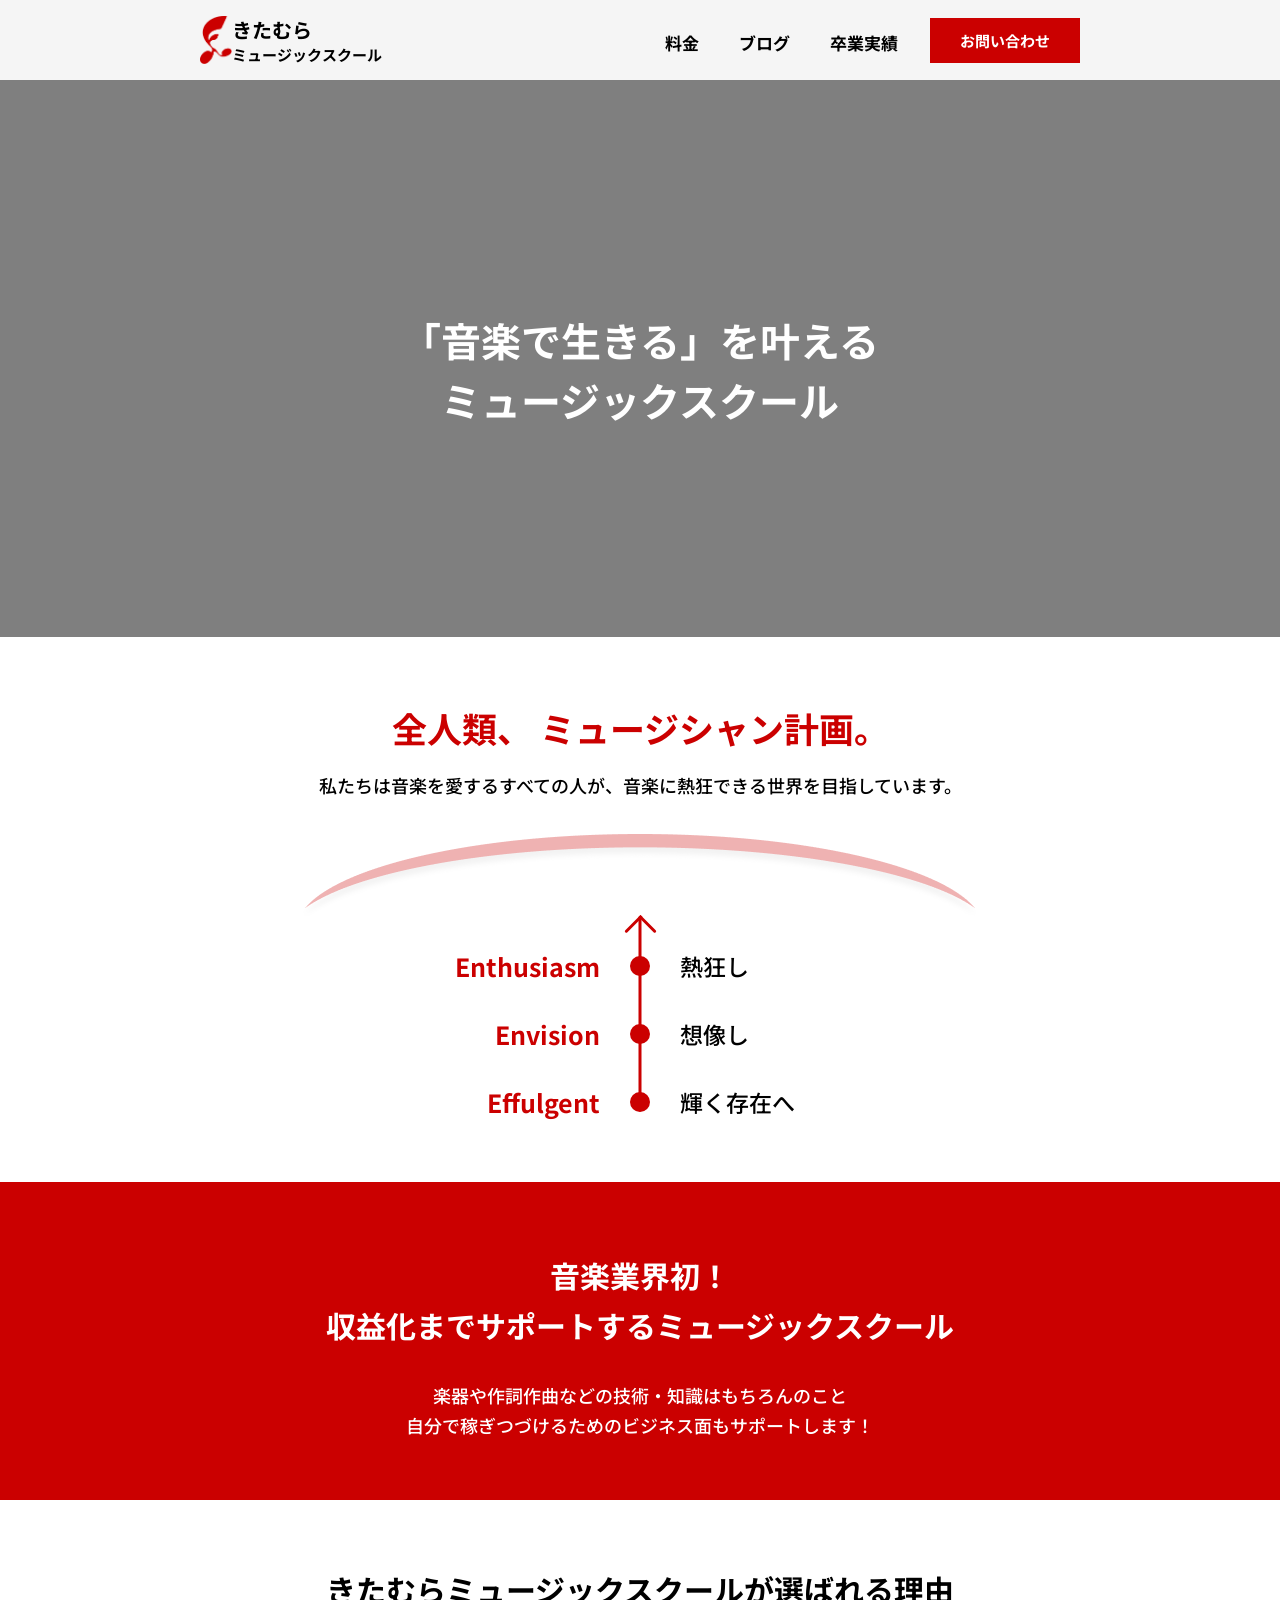
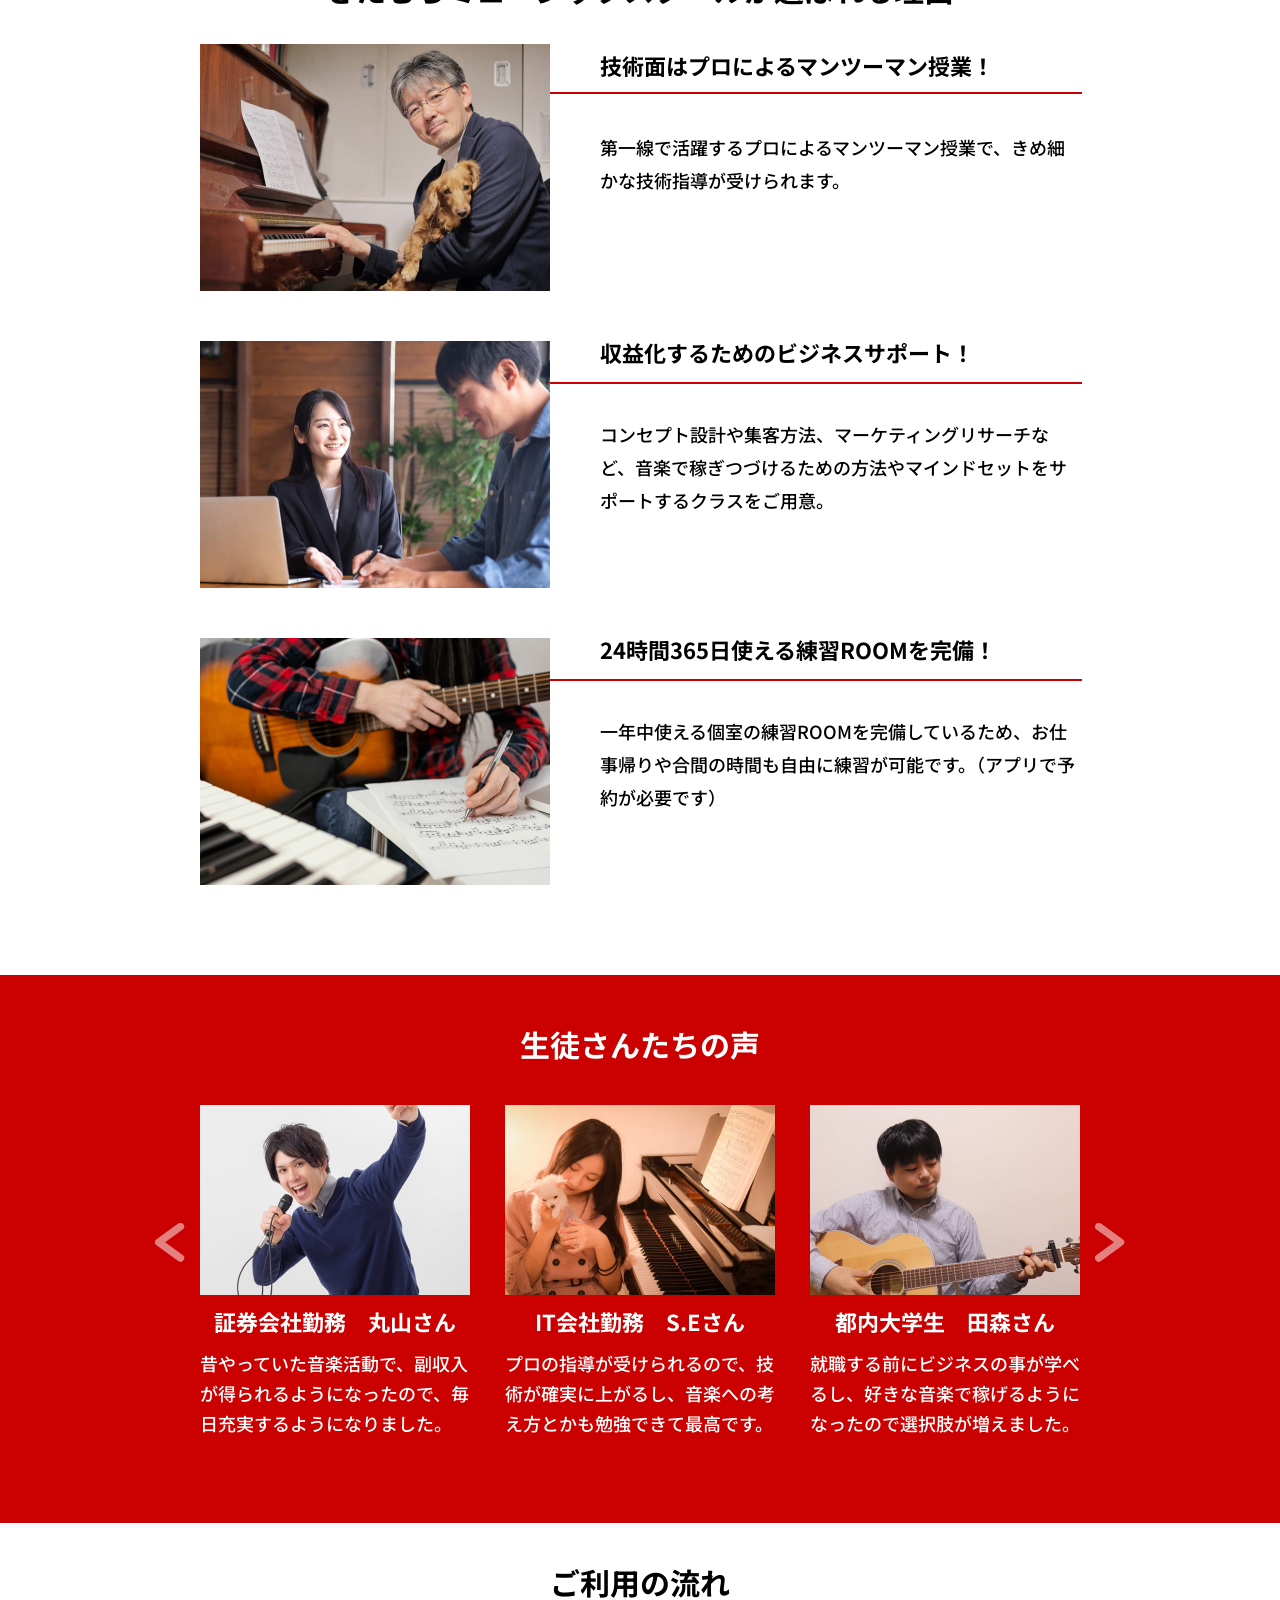
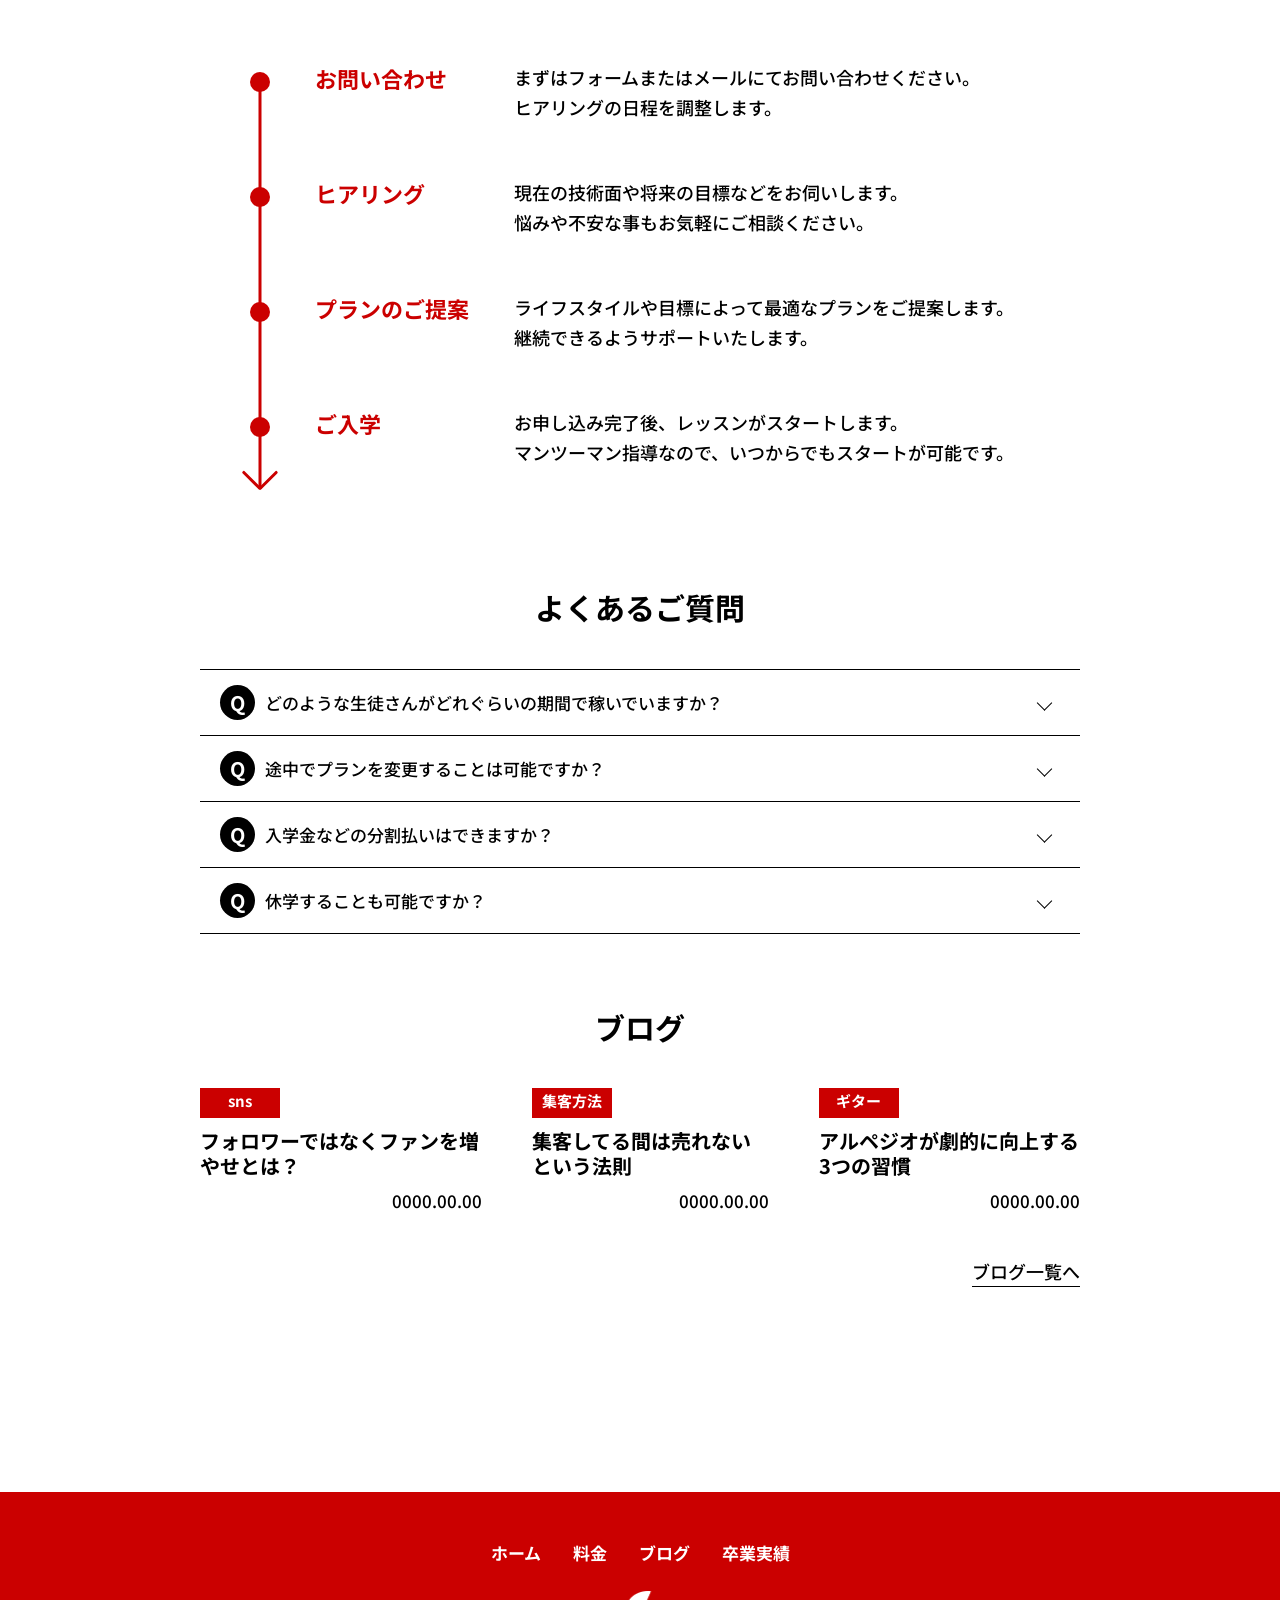
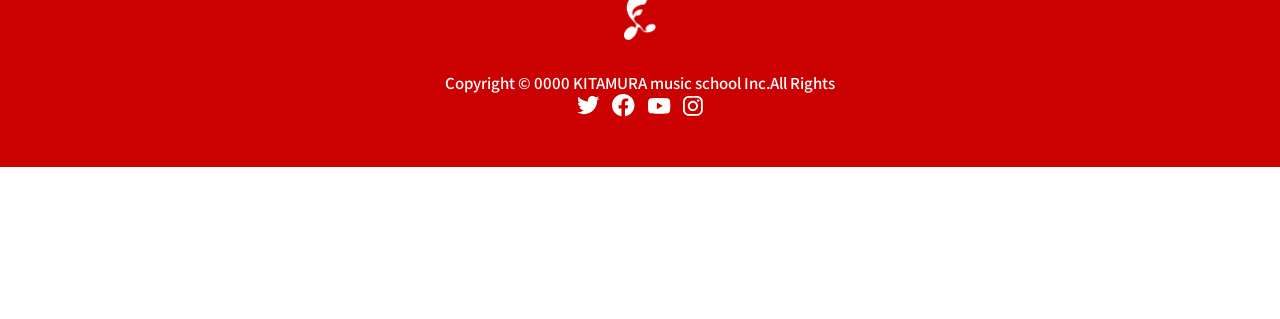
==== commit e01d35a1: "全体ピクパでピクパで相違しているところを修正" ====
--- a/index.html
+++ b/index.html
@@ -20,6 +20,11 @@
   <meta property="og:site_name" content="きたむらミュージックスクール" />
   <meta property="og:locale" content="ja_JP" />
 
+<!-- -----------------ファビコン----------------- -->
+  <link rel="icon" type="image/png" href="images/favicon.png">
+
+   <!-- <link rel="stylesheet" href="./css/reset.css" /> -->
+
   <!-- google font設定 -->
   <link rel="preconnect" href="https://fonts.googleapis.com">
   <link rel="preconnect" href="https://fonts.gstatic.com" crossorigin>
@@ -27,7 +32,6 @@
     href="https://fonts.googleapis.com/css2?family=Noto+Sans+JP:wght@100..900&family=Noto+Serif+JP:wght@200..900&display=swap"
     rel="stylesheet">
 
-  <link rel="stylesheet" href="./css/reset.css" />
   <!-- SwiperのCSSを読み込み -->
   <link rel="stylesheet" href="https://cdn.jsdelivr.net/npm/swiper@11/swiper-bundle.min.css" />
   <link rel="stylesheet" href="./css/style.css" />
@@ -53,13 +57,13 @@
       <div class="l-header__right">
 
         <!-- ハンバーガーボタン -->
-        <div class="hamburger sp-only" aria-label="メニュー">
+        <button class="hamburger sp-only" aria-label="メニュー">
           <span></span>
           <span></span>
           <span></span>
-        </div>
-
-        <!-- ----------ナビ---------------  -->
+        </button>
+
+        <!------------ナビ----------------->
         <ul class="l-header__nav l-header-nav">
           <li>
             <a href="./plan.html" class="l-header-nav-link">料金</a>
@@ -83,7 +87,7 @@
     <section class="p-top-fv">
       <div class="p-top-fv__image">
         <picture>
-          <source media="(min-width:768px)" srcset="./images/FV.jpg">
+          <source media="(min-width:768px)" srcset="./images/fv.jpg">
           <img src="./images/fv-sp.jpg" alt="ギターを弾いている女性">
         </picture>
 
@@ -240,9 +244,9 @@
 
                 <div class="p-top-voice-item swiper-slide">
                   <div class="p-top-voice-item__image">
-                      <a href="./result-detail.html">
-                        <img src="./images/voice01.jpg" alt="生徒さん1">
-                      </a>
+                    <a href="./result-detail.html">
+                      <img src="./images/voice01.jpg" alt="生徒さん1">
+                    </a>
                   </div>
                   <div class="p-top-voice-name">証券会社勤務　丸山さん</div>
 
@@ -486,7 +490,7 @@
 
               <div class="p-top-blog-introd">
                 <h3 class="p-top-blog-subtitle">
-                  <p>フォロワーではなくファンを増やせとは？</p>
+                  フォロワーではなくファンを増やせとは？
                 </h3>
                 <div class="p-top-blog-time">
                   0000.00.00
@@ -509,7 +513,7 @@
 
               <div class="p-top-blog-introd">
                 <h3 class="p-top-blog-subtitle">
-                  <p>集客してる間は売れないという法則</p>
+                  集客してる間は売れないという法則
                 </h3>
                 <div class="p-top-blog-time">
                   0000.00.00
@@ -533,7 +537,7 @@
 
               <div class="p-top-blog-introd">
                 <h3 class="p-top-blog-subtitle">
-                  <p>アルペジオが劇的に向上する3つの習慣</p>
+                  アルペジオが劇的に向上する3つの習慣
                 </h3>
                 <div class="p-top-blog-time">
                   0000.00.00
@@ -594,7 +598,7 @@
           </a>
         </div>
         <div class="l-footer__copyright">
-          Copyright &copy; 0000 KITAMURA music school Inc. All Rights
+          Copyright &copy; 0000 KITAMURA music school Inc.All Rights
         </div>
         <div class="l-footer-sns sns">
           <a href="#" class="l-sns__link" target="_blank" rel="noopener noreferrer">
--- a/css/style.css
+++ b/css/style.css
@@ -391,7 +391,7 @@
   }
 }
 body {
-  font-family: "YuGothic", "Noto Sans JP", "Source Han Sans", "M+ FONTS";
+  font-family: "Yu Gothic", "YuGothic", "Hiragino Kaku Gothic ProN", "Noto Sans JP", sans-serif;
   font-optical-sizing: auto;
   font-weight: 500;
   font-style: normal;
@@ -788,9 +788,15 @@
 }
 .l-footer__copyright {
   font-size: 1.5rem;
-  line-height: 2.2;
+  margin-top: 3.4rem;
   color: #FFFFFF;
-  margin-top: 2.3rem;
+  text-align: center;
+  line-height: 1.2;
+}
+@media (max-width: 767px) {
+  .l-footer__copyright {
+    margin-top: 2.3rem;
+  }
 }
 .l-footer-sns {
   display: -webkit-box;
@@ -805,6 +811,12 @@
   -webkit-column-gap: 1.23rem;
      -moz-column-gap: 1.23rem;
           column-gap: 1.23rem;
+  margin-top: 0.27rem;
+}
+@media (max-width: 767px) {
+  .l-footer-sns {
+    margin-top: 2.3rem;
+  }
 }
 
 .c-contact-btn {
@@ -865,6 +877,58 @@
   width: 2.4rem;
 }
 
+.c-send-submit {
+  width: 25rem;
+  height: 5rem;
+  background: #CB0000;
+  color: #FFFFFF;
+  text-align: center;
+  -webkit-box-align: center;
+      -ms-flex-align: center;
+          align-items: center;
+  -webkit-box-pack: center;
+      -ms-flex-pack: center;
+          justify-content: center;
+  display: -webkit-box;
+  display: -ms-flexbox;
+  display: flex;
+  margin: 0 auto;
+}
+@media (max-width: 767px) {
+  .c-send-submit {
+    width: 33.5rem;
+  }
+}
+.c-send-submit:hover {
+  background-color: #fff;
+  color: #CB0000;
+  border: 1px solid #CB0000;
+}
+
+.c-send-button {
+  font-size: 2.5rem;
+  font-weight: 700;
+  line-height: 1.32;
+}
+@media (max-width: 767px) {
+  .c-send-button {
+    font-size: 2rem;
+    line-height: 1.3;
+  }
+}
+
+.c-send-button {
+  font-size: 2.5rem;
+  font-weight: 700;
+  line-height: 1.32;
+}
+@media (max-width: 767px) {
+  .c-send-button {
+    font-size: 2rem;
+    line-height: 1.3;
+  }
+}
+
 .c-title {
   font-size: 3rem;
   font-weight: 700;
@@ -894,7 +958,9 @@
   display: -webkit-box;
   display: -ms-flexbox;
   display: flex;
-  padding-bottom: 1.7rem;
+  -webkit-box-align: center;
+      -ms-flex-align: center;
+          align-items: center;
 }
 @media (max-width: 767px) {
   .c-breadcrumbs__inner {
@@ -1952,13 +2018,13 @@
   }
 }
 
-.p-top-blog-subtitle p {
+.p-top-blog-subtitle {
   font-size: 2rem;
   font-weight: 700;
   line-height: 1.25;
 }
 @media (max-width: 767px) {
-  .p-top-blog-subtitle p {
+  .p-top-blog-subtitle {
     font-size: 2rem;
     line-height: 1.5;
   }
@@ -2073,13 +2139,13 @@
 }
 
 .p-plan {
-  padding-top: 6.7rem;
+  padding-top: 7.2rem;
   padding-bottom: 22.3rem;
 }
 @media (max-width: 767px) {
   .p-plan {
     padding-top: 5rem;
-    padding-bottom: 20rem;
+    padding-bottom: 18.6rem;
   }
 }
 .p-plan__title {
@@ -2185,7 +2251,7 @@
   font-weight: 700;
   line-height: 100%;
   text-align: center;
-  margin-top: 7rem;
+  margin-top: 6.5rem;
 }
 @media (max-width: 767px) {
   .p-price__title {
@@ -2316,6 +2382,9 @@
   font-size: 1.7rem;
   font-weight: 500;
   line-height: 1.4705882353;
+  -webkit-box-align: center;
+      -ms-flex-align: center;
+          align-items: center;
 }
 @media (max-width: 767px) {
   .p-price tbody tr th,
@@ -2365,6 +2434,9 @@
 @media (max-width: 767px) {
   .p-price__note {
     margin-top: 2rem;
+    font-size: 1.6rem;
+    font-weight: 500;
+    line-height: 1.875;
   }
 }
 
@@ -2975,6 +3047,7 @@
     -webkit-box-pack: center;
         -ms-flex-pack: center;
             justify-content: center;
+    padding-left: 0;
   }
 }
 .p-blog-detail__connect__connect__photo {
@@ -3036,6 +3109,10 @@
   display: block;
   -o-object-fit: cover;
      object-fit: cover;
+}
+
+.p-blog-detail-pop {
+  width: 8rem;
 }
 
 .p-blog-detail__sentence p {
@@ -3543,26 +3620,10 @@
 }
 
 .p-contact-form__submit {
-  width: 25rem;
-  height: 5rem;
-  background: #CB0000;
-  color: #FFFFFF;
-  text-align: center;
-  -webkit-box-align: center;
-      -ms-flex-align: center;
-          align-items: center;
-  -webkit-box-pack: center;
-      -ms-flex-pack: center;
-          justify-content: center;
-  display: -webkit-box;
-  display: -ms-flexbox;
-  display: flex;
-  margin: 0 auto;
   margin-top: 1.7rem;
 }
 @media (max-width: 767px) {
   .p-contact-form__submit {
-    width: 33.5rem;
     margin-top: 5rem;
   }
 }
@@ -3582,27 +3643,37 @@
 input::-webkit-input-placeholder, textarea::-webkit-input-placeholder {
   color: #B2B2B2;
   opacity: 1;
+  font-size: 1.5rem;
+  line-height: 2.2;
 }
 
 input::-moz-placeholder, textarea::-moz-placeholder {
   color: #B2B2B2;
   opacity: 1;
+  font-size: 1.5rem;
+  line-height: 2.2;
 }
 
 input:-ms-input-placeholder, textarea:-ms-input-placeholder {
   color: #B2B2B2;
   opacity: 1;
+  font-size: 1.5rem;
+  line-height: 2.2;
 }
 
 input::-ms-input-placeholder, textarea::-ms-input-placeholder {
   color: #B2B2B2;
   opacity: 1;
+  font-size: 1.5rem;
+  line-height: 2.2;
 }
 
 input::placeholder,
 textarea::placeholder {
   color: #B2B2B2;
   opacity: 1;
+  font-size: 1.5rem;
+  line-height: 2.2;
 }
 
 .p-contact-send {
@@ -3629,38 +3700,7 @@
   }
 }
 .p-contact-send__submit {
-  width: 25rem;
-  height: 5rem;
-  background: #CB0000;
-  color: #FFFFFF;
-  text-align: center;
-  -webkit-box-align: center;
-      -ms-flex-align: center;
-          align-items: center;
-  -webkit-box-pack: center;
-      -ms-flex-pack: center;
-          justify-content: center;
-  display: -webkit-box;
-  display: -ms-flexbox;
-  display: flex;
-  margin: 0 auto;
   margin-top: 4rem;
-}
-@media (max-width: 767px) {
-  .p-contact-send__submit {
-    width: 33.5rem;
-  }
-}
-.p-contact-send__button {
-  font-size: 2.5rem;
-  font-weight: 700;
-  line-height: 1.32;
-}
-@media (max-width: 767px) {
-  .p-contact-send__button {
-    font-size: 2rem;
-    line-height: 1.3;
-  }
 }
 
 .p-404 {
@@ -3687,38 +3727,11 @@
   }
 }
 .p-404__submit {
-  width: 25rem;
-  height: 5rem;
-  background: #CB0000;
-  color: #FFFFFF;
-  text-align: center;
-  -webkit-box-align: center;
-      -ms-flex-align: center;
-          align-items: center;
-  -webkit-box-pack: center;
-      -ms-flex-pack: center;
-          justify-content: center;
-  display: -webkit-box;
-  display: -ms-flexbox;
-  display: flex;
-  margin: 0 auto;
   margin-top: 4rem;
 }
 @media (max-width: 767px) {
   .p-404__submit {
-    width: 33.5rem;
-    margin-top: 0.5rem;
-  }
-}
-.p-404__button {
-  font-size: 2.5rem;
-  font-weight: 700;
-  line-height: 1.32;
-}
-@media (max-width: 767px) {
-  .p-404__button {
-    font-size: 2rem;
-    line-height: 1.3;
+    margin-top: 0.7rem;
   }
 }
 
@@ -3752,7 +3765,12 @@
 
 .p-search-items {
   margin-top: 4.2rem;
-  row-gap: 3.9rem;
+  row-gap: 7rem;
+}
+@media (max-width: 767px) {
+  .p-search-items {
+    row-gap: 3.9rem;
+  }
 }
 
 .p-search-text {
@@ -3765,6 +3783,14 @@
   }
 }
 
+@media (max-width: 767px) {
+  .p-search-text p {
+    display: -webkit-box;
+    -webkit-box-orient: vertical;
+    overflow: hidden;
+    -webkit-line-clamp: 5;
+  }
+}
 .p-pagination-search {
   margin-top: 0;
 }
@@ -3775,12 +3801,43 @@
 }
 
 .p-result {
-  padding-top: 6.7rem;
+  padding-top: 7.5rem;
   padding-bottom: 21rem;
+}
+@media (max-width: 767px) {
+  .p-result {
+    padding-top: 4.6rem;
+  }
 }
 
 .p-result-fv.p-plan-fv::before {
   content: none;
+}
+
+@media (max-width: 767px) {
+  .p-result-fv__image {
+    width: 37.5rem;
+    aspect-ratio: 375/300;
+    overflow: hidden;
+  }
+  .p-result-fv__image img {
+    width: 100%;
+    height: 100%;
+    display: block;
+    -o-object-fit: cover;
+       object-fit: cover;
+  }
+}
+
+.p-result__contents {
+  display: -webkit-box;
+  display: -ms-flexbox;
+  display: flex;
+  -webkit-box-orient: vertical;
+  -webkit-box-direction: normal;
+      -ms-flex-direction: column;
+          flex-direction: column;
+  row-gap: 2.8rem;
 }
 
 .p-result-content {
@@ -3800,6 +3857,14 @@
       -ms-flex-align: center;
           align-items: center;
 }
+@media (max-width: 767px) {
+  .p-result-content {
+    -webkit-box-orient: vertical;
+    -webkit-box-direction: normal;
+        -ms-flex-direction: column;
+            flex-direction: column;
+  }
+}
 
 .p-result-item {
   display: -webkit-box;
@@ -3824,9 +3889,39 @@
   -o-object-fit: cover;
      object-fit: cover;
 }
+@media (max-width: 767px) {
+  .p-result__image {
+    width: 33.5rem;
+    aspect-ratio: 335/200;
+  }
+}
+
+.p-result-pop {
+  width: 10rem;
+}
+@media (max-width: 767px) {
+  .p-result-pop {
+    width: 8rem;
+  }
+}
+
+.p-result__text {
+  font-size: 2rem;
+  line-height: 1.25;
+  font-weight: 700;
+  margin-top: 2rem;
+}
 
 .p-result-date {
   text-align: right;
+  font-size: 1.8rem;
+  line-height: 1.7777777778;
+  font-weight: 500;
+  margin-top: 1rem;
+}
+
+.p-pagination-result {
+  margin-top: 5rem;
 }
 
 .p-result-detail__content {
@@ -3946,15 +4041,18 @@
 .p-result-detail-table th,
 .p-result-detail-table td {
   border: 0.05rem solid #707070;
-  padding-top: 0.8rem;
+  padding-block: 0.4rem;
   padding-left: 2rem;
   font-size: 1.8rem;
   line-height: 1.6666666667;
+  -webkit-box-align: center;
+      -ms-flex-align: center;
+          align-items: center;
 }
 @media (max-width: 767px) {
   .p-result-detail-table th,
   .p-result-detail-table td {
-    padding: 0.75rem 1rem 0 1rem;
+    padding-left: 1rem;
   }
 }
 
@@ -4092,13 +4190,4 @@
     margin-top: 0;
     text-align: left;
   }
-}
-
-.p-result-detail-pop-small {
-  width: 10rem;
-}
-@media (max-width: 767px) {
-  .p-result-detail-pop-small {
-    width: 8rem;
-  }
 }/*# sourceMappingURL=style.css.map */
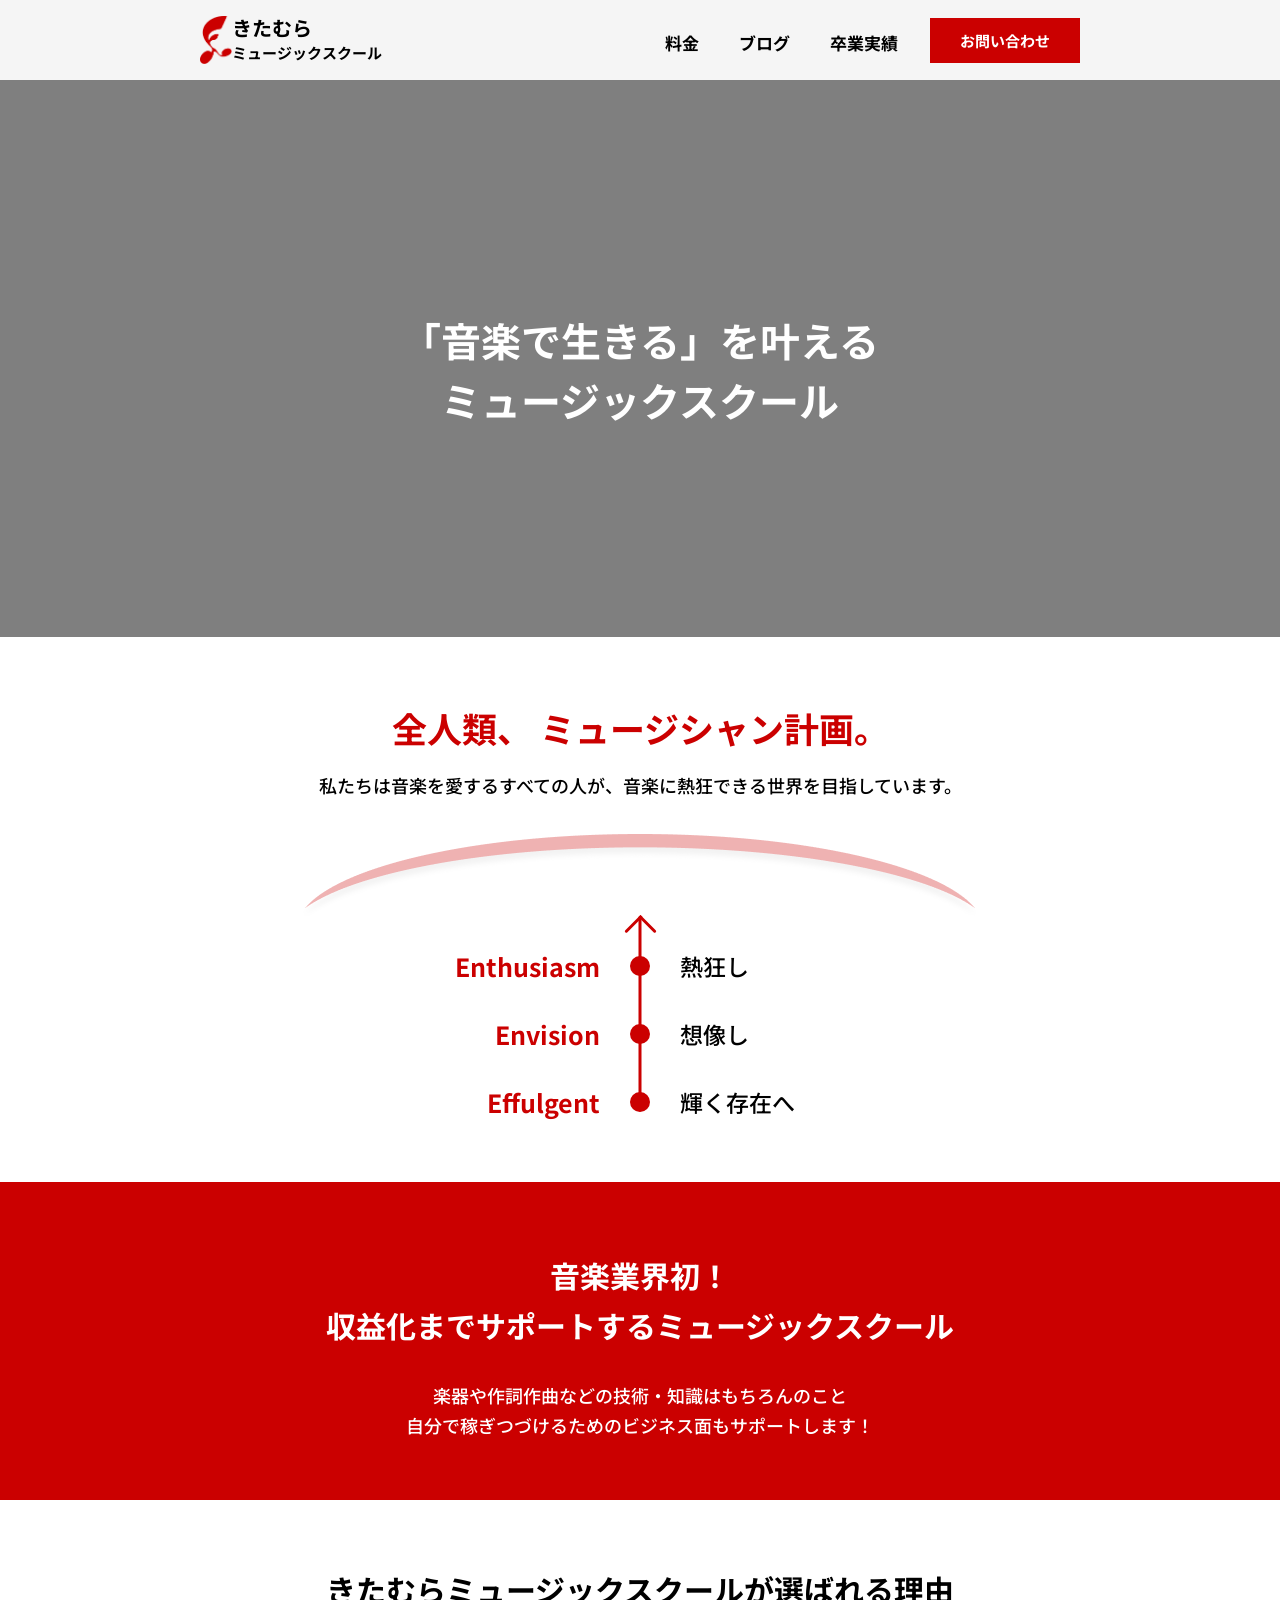
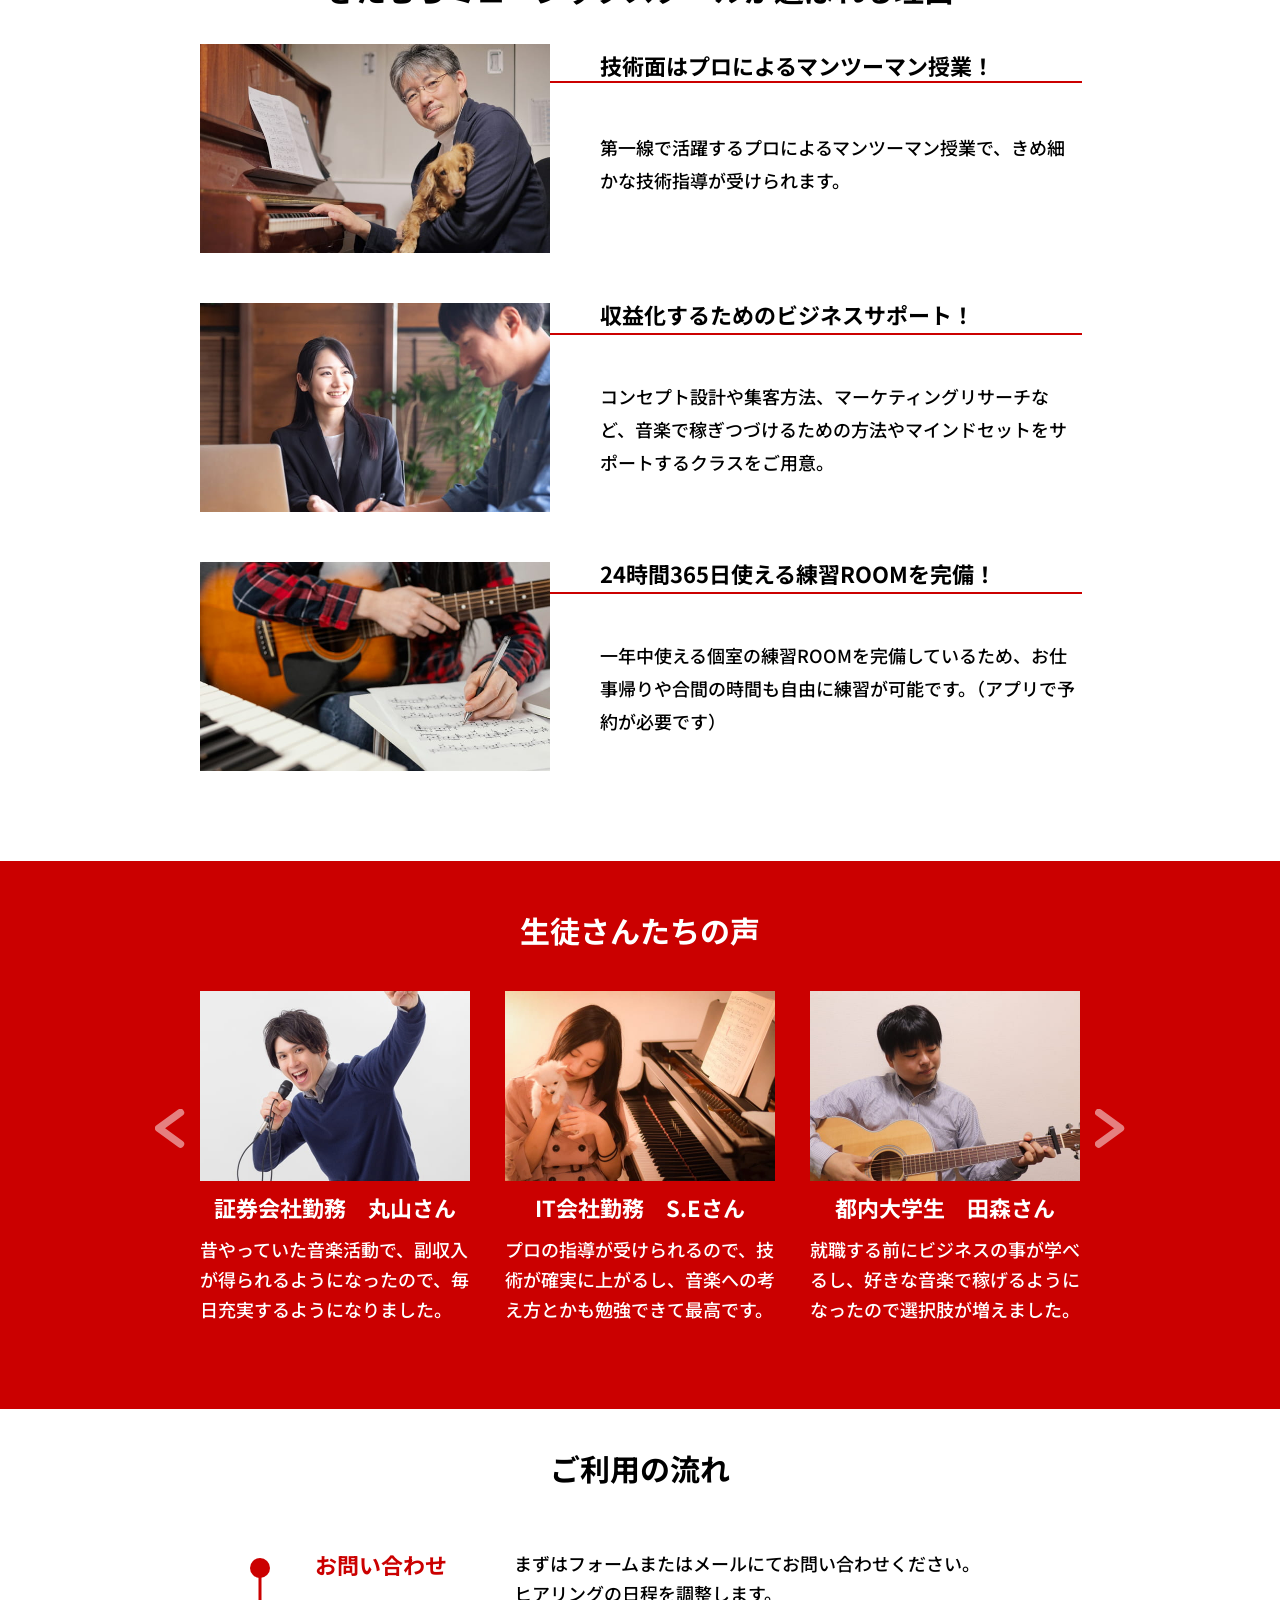
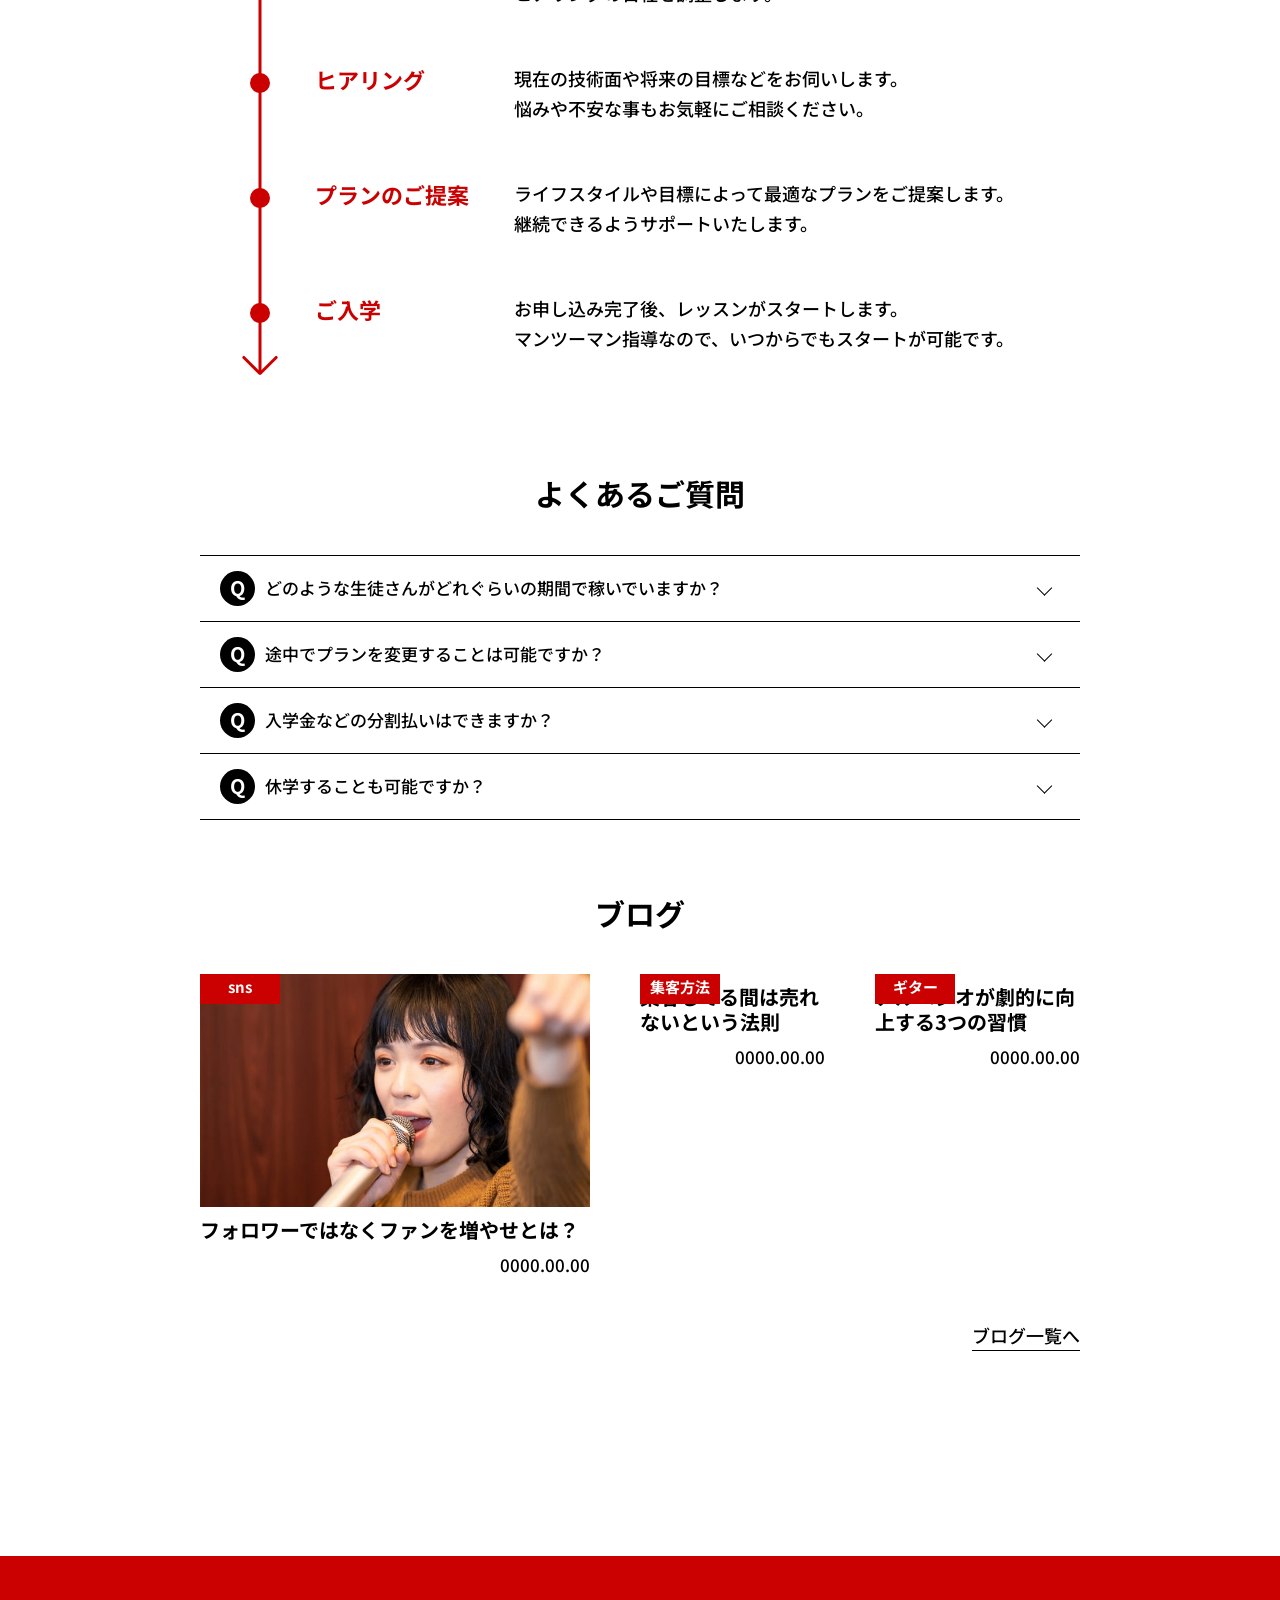
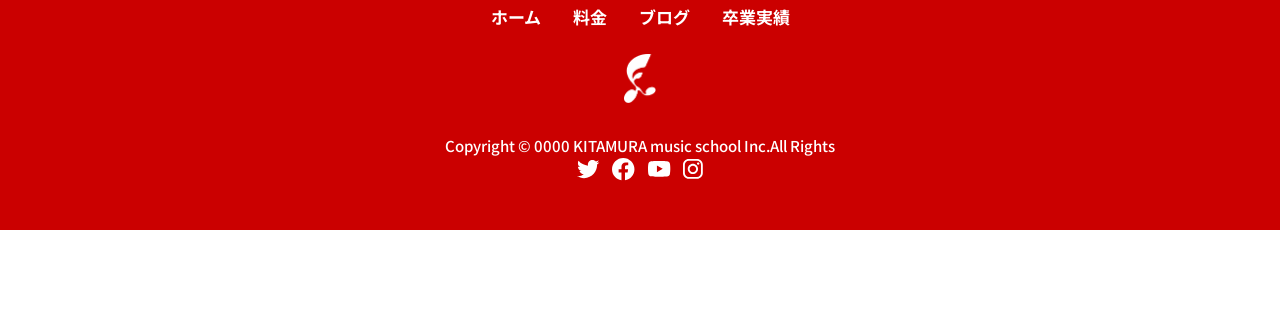
==== commit bb978f5d: "自己採点後の修正" ====
--- a/index.html
+++ b/index.html
@@ -20,10 +20,10 @@
   <meta property="og:site_name" content="きたむらミュージックスクール" />
   <meta property="og:locale" content="ja_JP" />
 
-<!-- -----------------ファビコン----------------- -->
-  <link rel="icon" type="image/png" href="images/favicon.png">
-
-   <!-- <link rel="stylesheet" href="./css/reset.css" /> -->
+  <!-- -----------------ファビコン----------------- -->
+  <link rel="icon" type="image/png" href="images/favicon.svg">
+
+  <!-- <link rel="stylesheet" href="./css/reset.css" /> -->
 
   <!-- google font設定 -->
   <link rel="preconnect" href="https://fonts.googleapis.com">
@@ -290,7 +290,7 @@
                   </div>
                   <div class="p-top-voice-name">証券会社勤務　丸山さん</div>
                   <p class="p-top-voice-item__text">
-                    毎回のレッスンが楽しみになりました。
+                    昔やっていた音楽活動で、副収入が得られるようになったので、毎日充実するようになりました。
                   </p>
                 </div>
 
@@ -302,7 +302,7 @@
                   </div>
                   <div class="p-top-voice-name">IT会社勤務　S.Eさん</div>
                   <p class="p-top-voice-item__text">
-                    初心者でも安心してレッスンを受けられました。
+                    プロの指導が受けられるので、技術が確実に上がるし、音楽への考え方とかも勉強できて最高です。
                   </p>
                 </div>
 
@@ -314,7 +314,7 @@
                   </div>
                   <div class="p-top-voice-name">都内大学生　田森さん</div>
                   <p class="p-top-voice-item__text">
-                    自分のペースで学べるのが嬉しいです。
+                    就職する前にビジネスの事が学べるし、好きな音楽で稼げるようになったので選択肢が増えました。
                   </p>
                 </div>
 
@@ -474,18 +474,15 @@
           </h2>
           <div class="p-top-blog__items p-top-blog-items">
 
-            <div class="p-top-blog-item">
+            <a href="./blog-detail.html" class="p-top-blog-item">
               <div class="p-top-blog-photo">
-                <a href="./blog-detail.html">
-                  <picture>
-                    <source media="(max-width:767px)" srcset="./images/blog01-sp.jpg">
-                    <img src="./images/blog01.jpg" alt="マイクを持つ女性">
-                  </picture>
-                  <div class="p-photo-pop">
-                    sns
-                  </div>
-                </a>
-
+                <picture>
+                  <source media="(max-width:767px)" srcset="./images/blog01-sp.jpg">
+                  <img src="./images/blog01.jpg" alt="マイクを持つ女性">
+                </picture>
+                <div class="p-photo-pop">
+                  sns
+                </div>
               </div>
 
               <div class="p-top-blog-introd">
@@ -496,19 +493,17 @@
                   0000.00.00
                 </div>
               </div>
-            </div>
-
-            <div class="p-top-blog-item">
+            </a>
+
+            <a href="./blog-detail.html" class="p-top-blog-item">
               <div class="p-top-blog-photo">
-                <a href="./blog-detail.html">
-                  <picture>
-                    <source media="(min-width:768px)" srcset="./images/blog02.jpg">
-                    <img src="./images/blog02-sp.jpg" alt="ソファーに座る男性">
-                  </picture>
-                  <div class="p-photo-pop">
-                    集客方法
-                  </div>
-                </a>
+                <picture>
+                  <source media="(min-width:768px)" srcset="./images/blog02.jpg">
+                  <img src="./images/blog02-sp.jpg" alt="ソファーに座る男性">
+                </picture>
+                <div class="p-photo-pop">
+                  集客方法
+                </div>
               </div>
 
               <div class="p-top-blog-introd">
@@ -520,19 +515,17 @@
                 </div>
 
               </div>
-            </div>
-
-            <div class="p-top-blog-item">
+            </a>
+
+            <a href="./blog-detail.html" class="p-top-blog-item">
               <div class="p-top-blog-photo">
-                <a href="./blog-detail.html">
-                  <picture>
-                    <source media="(min-width:768px)" srcset="./images/blog03.jpg">
-                    <img src="./images/blog03-sp.jpg" alt="ギターを弾いている人">
-                  </picture>
-                  <div class="p-photo-pop">
-                    ギター
-                  </div>
-                </a>
+                <picture>
+                  <source media="(min-width:768px)" srcset="./images/blog03.jpg">
+                  <img src="./images/blog03-sp.jpg" alt="ギターを弾いている人">
+                </picture>
+                <div class="p-photo-pop">
+                  ギター
+                </div>
               </div>
 
               <div class="p-top-blog-introd">
@@ -542,12 +535,9 @@
                 <div class="p-top-blog-time">
                   0000.00.00
                 </div>
-
-
-
-              </div>
-            </div>
-
+              </div>
+            </a>
+            
           </div>
 
           <div class="p-top-blog-link">
--- a/css/style.css
+++ b/css/style.css
@@ -549,8 +549,8 @@
   }
 }
 .l-header__name {
-  margin-top: 1.8rem;
-  margin-bottom: 1.4rem;
+  margin-top: 1.6rem;
+  margin-bottom: 1.6rem;
   line-height: 1.25;
 }
 @media (max-width: 767px) {
@@ -566,7 +566,7 @@
 }
 @media (max-width: 767px) {
   .l-header__name-sub {
-    font-size: 13px;
+    font-size: 1.3rem;
     line-height: 1.0769230769;
   }
 }
@@ -671,7 +671,7 @@
 }
 
 .l-header-nav li {
-  padding: 1.5rem 2rem 1rem;
+  padding: 2.55rem 2rem 2rem;
 }
 
 .l-header-nav li a {
@@ -1591,14 +1591,6 @@
   color: #FFFFFF;
 }
 
-.p-top-voice-results {
-  margin-top: 1rem;
-  font-size: 1.8rem;
-  font-weight: 500;
-  line-height: 1.6666666667;
-  color: #FFFFFF;
-}
-
 /* スライダーの親 */
 .p-top-voice__slider {
   position: relative;
@@ -1951,6 +1943,11 @@
   place-content: center;
 }
 
+.p-top-question-item:hover {
+  opacity: 0.7;
+  cursor: pointer;
+}
+
 .p-top-blog {
   padding-top: 6.8rem;
   padding-bottom: 20.5rem;
@@ -1979,6 +1976,14 @@
     display: block;
     margin-top: 3rem;
   }
+}
+
+.p-top-blog-item:hover {
+  opacity: 0.6;
+  -webkit-transition: -webkit-transform 0.3s ease;
+  transition: -webkit-transform 0.3s ease;
+  transition: transform 0.3s ease;
+  transition: transform 0.3s ease, -webkit-transform 0.3s ease;
 }
 
 .p-top-blog-photo {
@@ -2570,6 +2575,7 @@
 @media (max-width: 767px) {
   .p-blog-list__title {
     margin-left: 0;
+    line-height: 1.5;
   }
 }
 .p-blog-list__date {
@@ -2590,7 +2596,7 @@
   margin-top: 1.1rem;
   font-size: 1.8rem;
   font-weight: 500;
-  line-height: 1.875;
+  line-height: 1.6666666667;
 }
 @media (max-width: 767px) {
   .p-blog-list__text {
@@ -2653,9 +2659,9 @@
           align-items: center;
   width: 5rem;
   height: 5rem;
-  border: 1px solid #333;
+  border: 1px solid #000;
   text-decoration: none;
-  color: #333;
+  color: #000;
 }
 @media (max-width: 767px) {
   .p-pagination__list a {
@@ -2664,7 +2670,7 @@
   }
 }
 .p-pagination__list a:hover {
-  background: #333;
+  background: #000;
   color: #fff;
 }
 
@@ -2677,9 +2683,33 @@
   }
 }
 
+.p-pagination__list li {
+  font-size: 1.8rem;
+  font-weight: 700;
+  line-height: 1.6666666667;
+  display: -webkit-box;
+  display: -ms-flexbox;
+  display: flex;
+  -webkit-box-pack: center;
+      -ms-flex-pack: center;
+          justify-content: center;
+  -webkit-box-align: center;
+      -ms-flex-align: center;
+          align-items: center;
+  width: 5rem;
+  height: 5rem;
+  border: 1px solid #000;
+}
+@media (max-width: 767px) {
+  .p-pagination__list li {
+    font-size: 1.6rem;
+    line-height: 1.75;
+  }
+}
+
 /* 現在のページ */
 .p-pagination__list .is-active {
-  background: #333;
+  background: #000;
   color: #fff;
 }
 
@@ -3138,11 +3168,11 @@
   text-align: left;
   margin-top: 1.3rem;
   display: block;
+  font-size: 1.7rem;
+  line-height: 1.7647058824;
 }
 @media (max-width: 767px) {
   .p-blog-detail-date {
-    font-size: 1.7rem;
-    line-height: 1.7647058824;
     margin-top: 0.3rem;
   }
 }
@@ -3161,6 +3191,7 @@
   color: #fff;
   font-size: 1.8rem;
   font-weight: 700;
+  line-height: 1.8333333333;
 }
 @media (max-width: 767px) {
   .c-sidebar-title {
@@ -3296,12 +3327,16 @@
   width: 4rem;
   height: 4rem;
   z-index: 2;
+  cursor: pointer;
 }
 @media (max-width: 767px) {
   .black-backgroud {
     width: 5.4rem;
     height: 5.4rem;
   }
+}
+.black-backgroud:hover {
+  opacity: 0.7;
 }
 
 .black-bg-img {
@@ -3455,7 +3490,7 @@
   background: #fff;
   height: 4rem;
   width: 71rem;
-  color: #B2B2B2;
+  color: #000;
 }
 @media (max-width: 767px) {
   .p-contact-form__input input[type=text],
@@ -3590,6 +3625,7 @@
   -webkit-box-direction: normal;
       -ms-flex-direction: column;
           flex-direction: column;
+  line-height: 1.6666666667;
 }
 
 .form-checkbox label {
@@ -3632,6 +3668,10 @@
   font-size: 2.5rem;
   font-weight: 700;
   line-height: 1.32;
+  display: inline-block; /* または block */
+  width: 100%; /* 横いっぱいにしたい場合 */
+  padding: 1rem 2rem; /* クリック範囲を広げる */
+  text-align: center;
 }
 @media (max-width: 767px) {
   .p-contact-form__button {
@@ -3702,6 +3742,12 @@
 .p-contact-send__submit {
   margin-top: 4rem;
 }
+.p-contact-send__button {
+  display: inline-block;
+  width: 100%;
+  padding: 2rem;
+  text-align: center;
+}
 
 .p-404 {
   padding-top: 6.7rem;
@@ -3770,6 +3816,15 @@
 @media (max-width: 767px) {
   .p-search-items {
     row-gap: 3.9rem;
+  }
+}
+
+.p-search-list-title {
+  line-height: 1.5;
+}
+@media (max-width: 767px) {
+  .p-search-list-title {
+    line-height: 1.5;
   }
 }
 
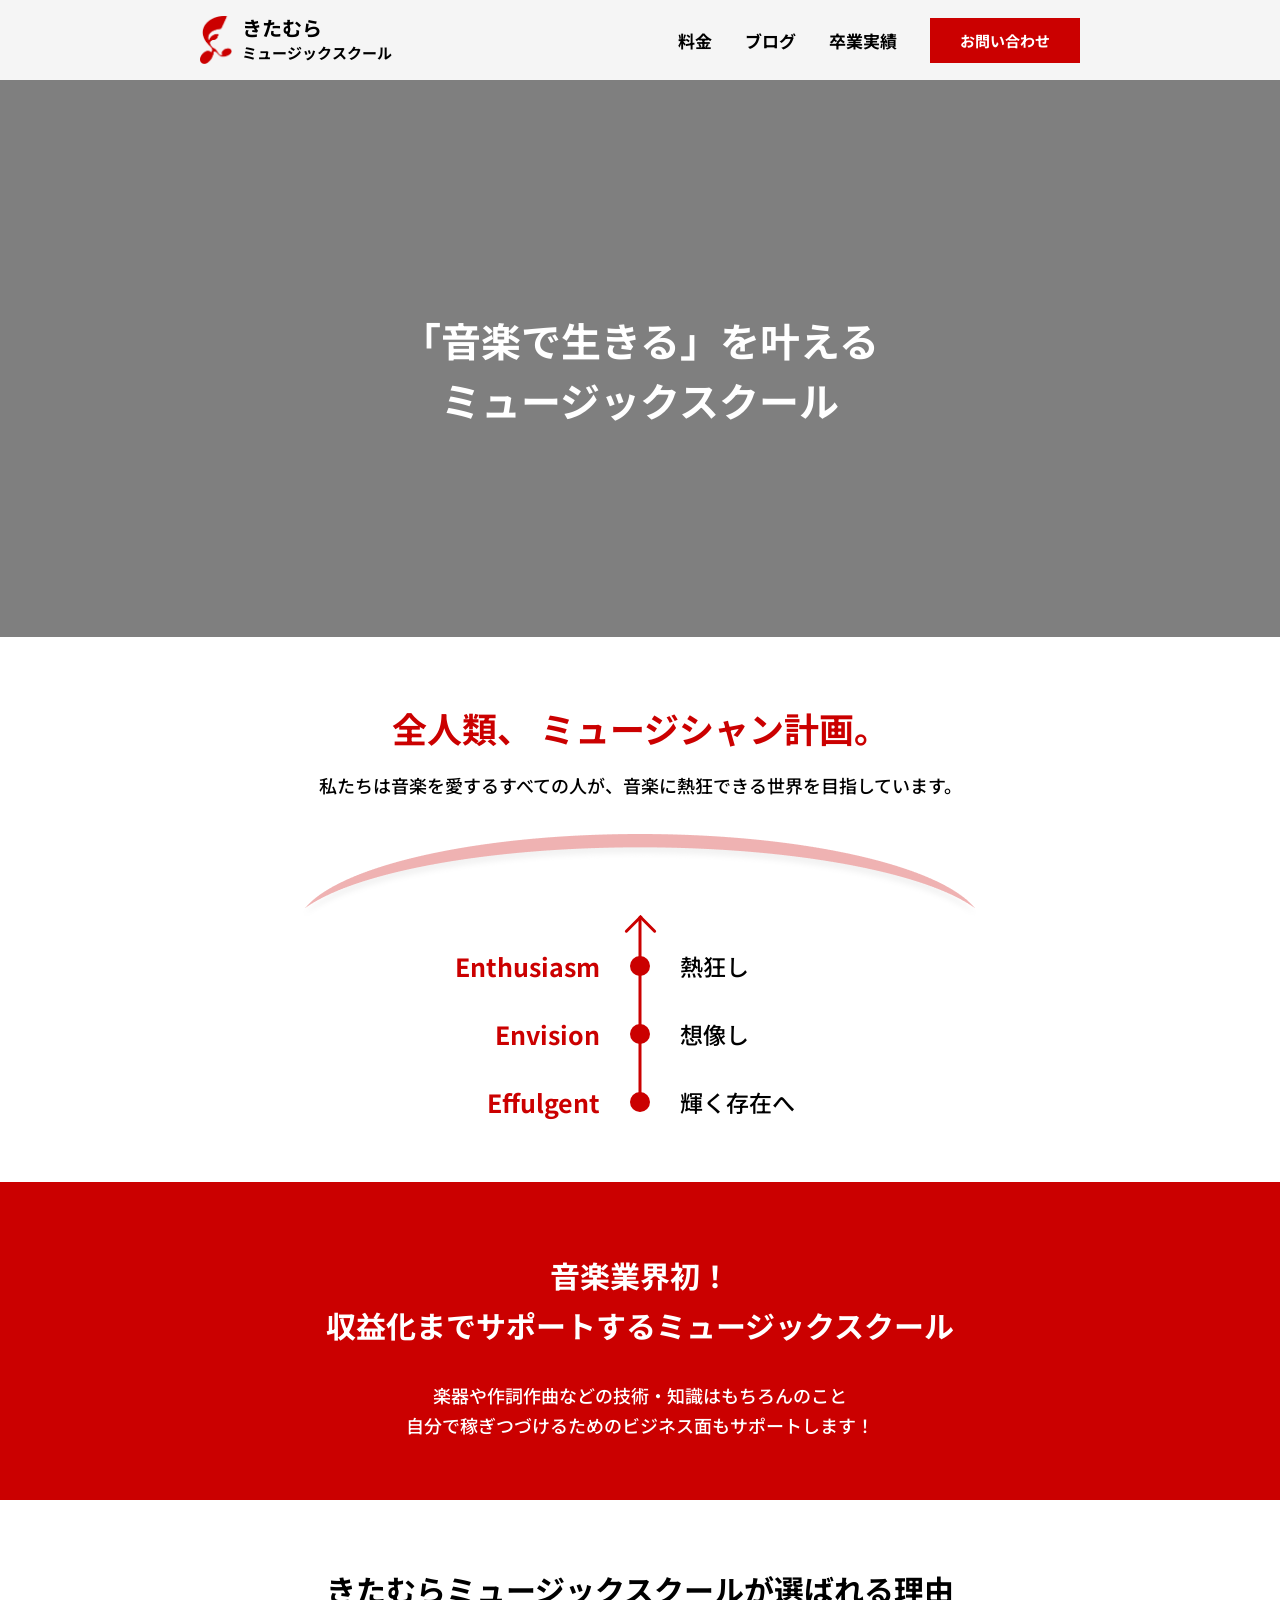
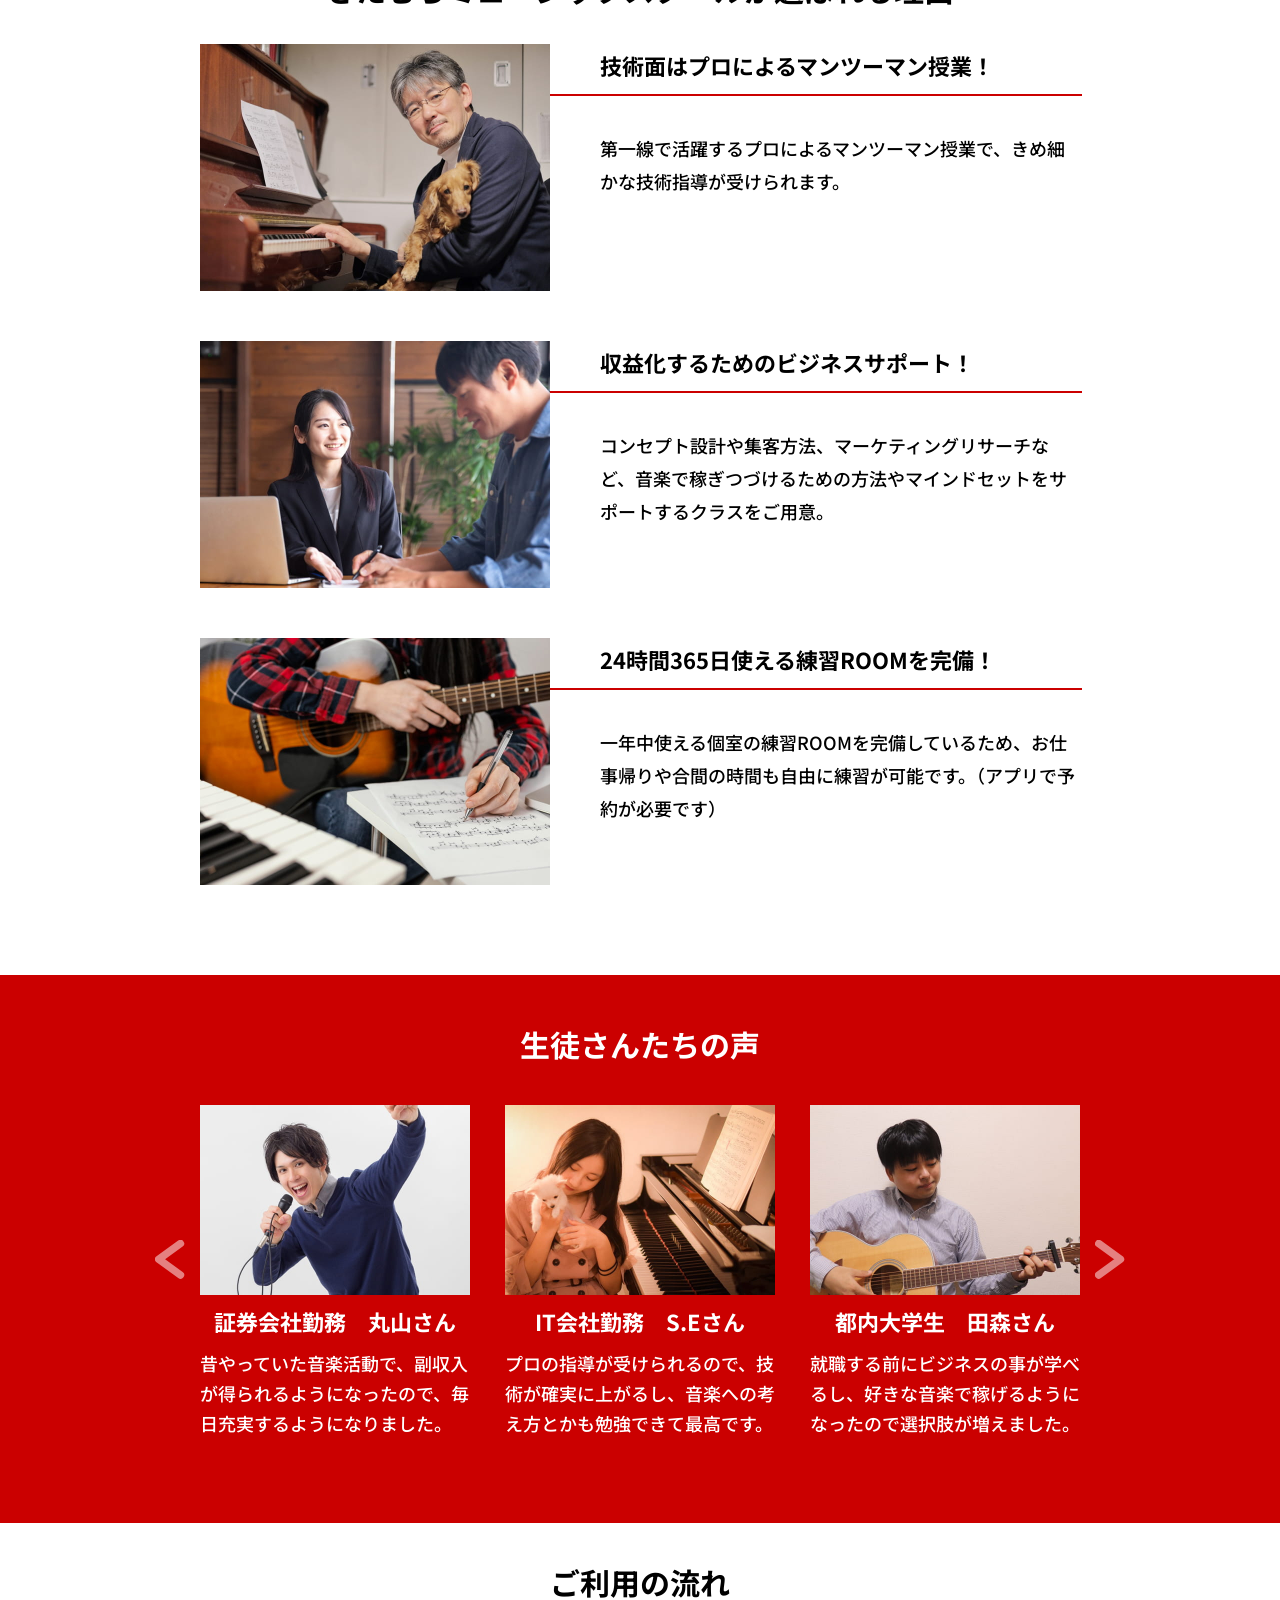
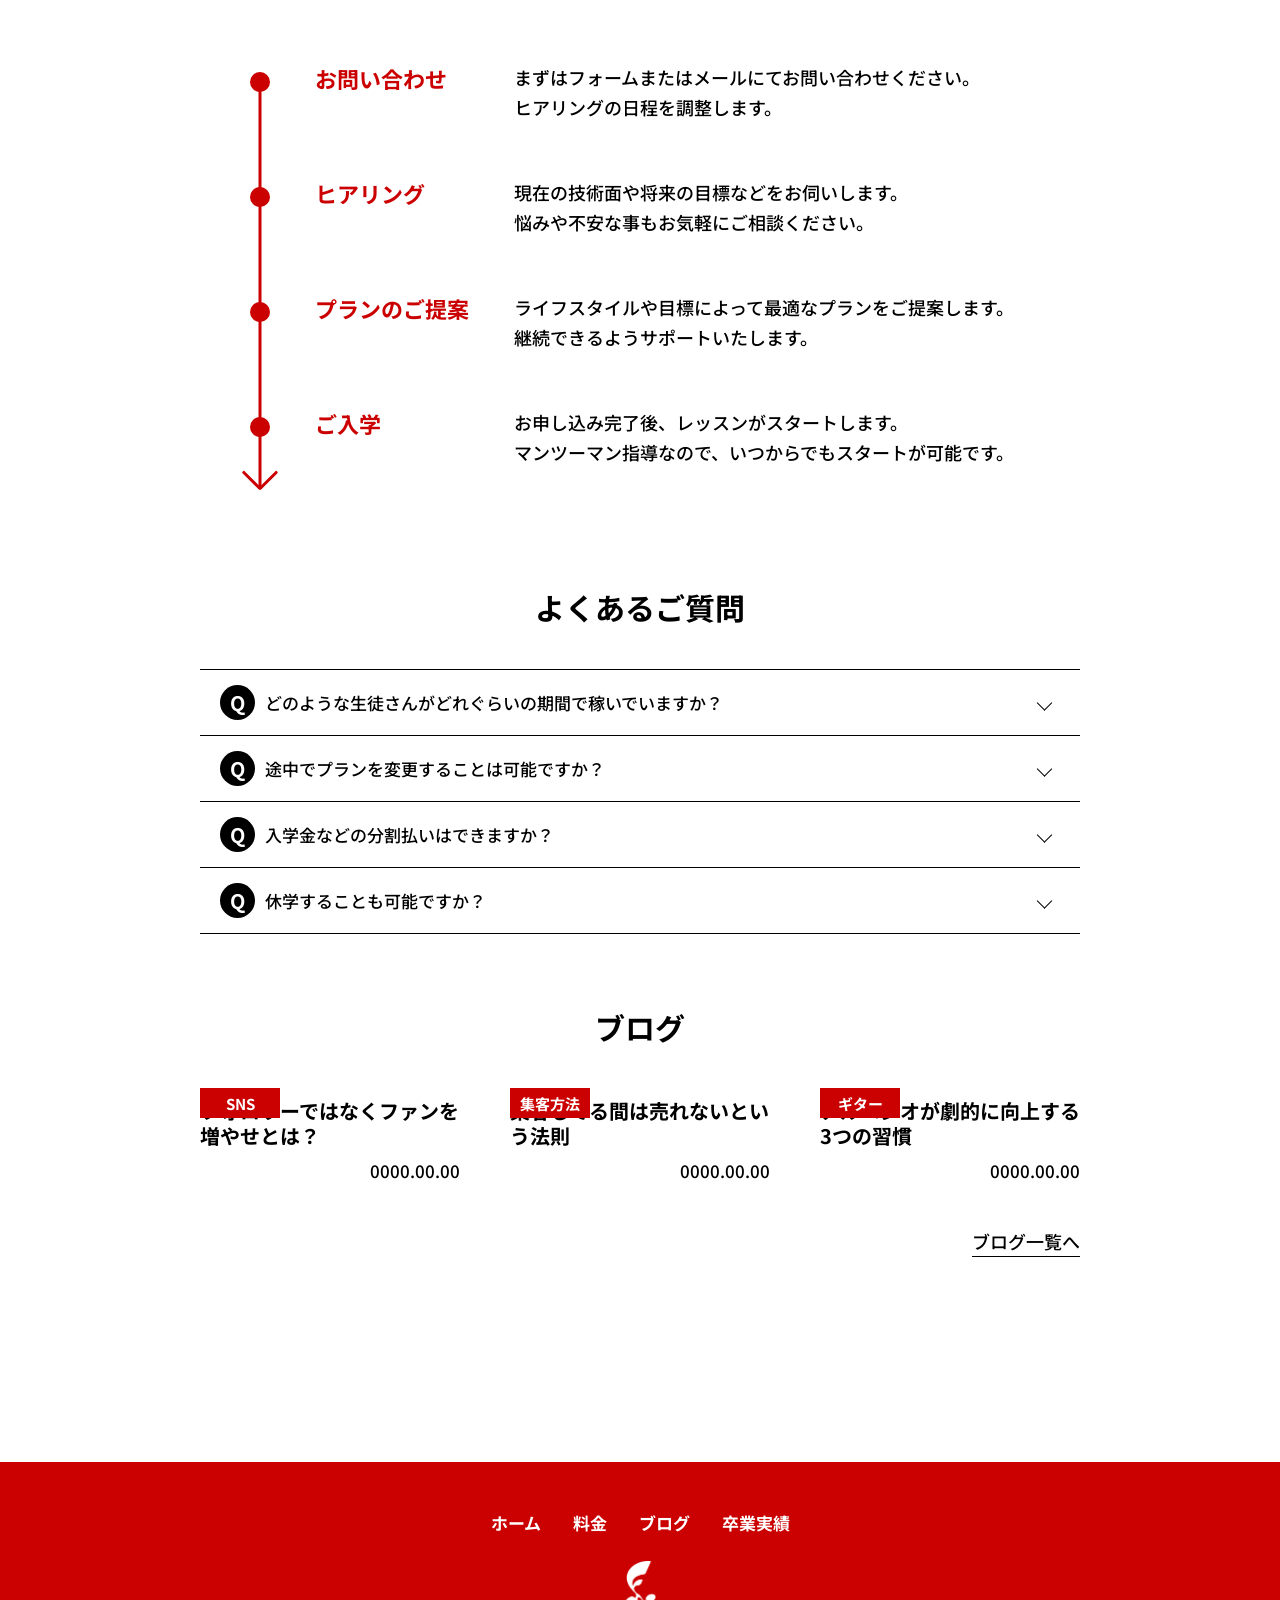
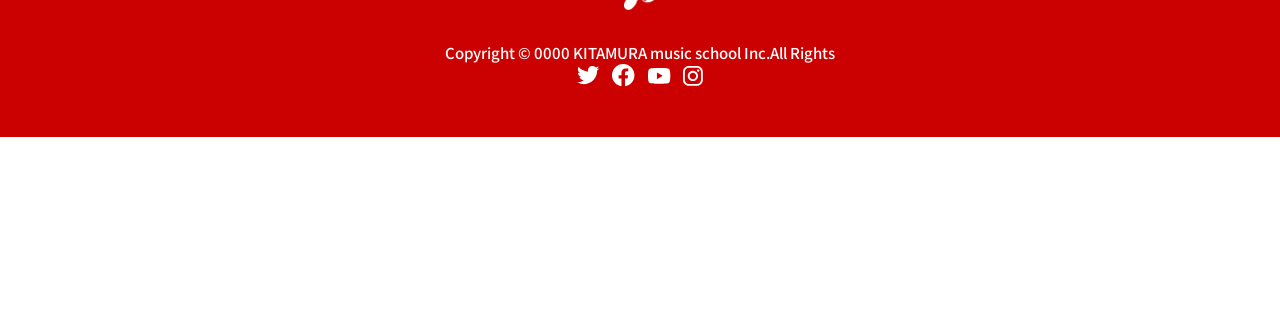
==== commit d9a8f2da: "FB1の修正" ====
--- a/index.html
+++ b/index.html
@@ -21,7 +21,7 @@
   <meta property="og:locale" content="ja_JP" />
 
   <!-- -----------------ファビコン----------------- -->
-  <link rel="icon" type="image/png" href="images/favicon.svg">
+  <link rel="icon" type="image/svg" href="images/favicon.svg">
 
   <!-- <link rel="stylesheet" href="./css/reset.css" /> -->
 
@@ -41,19 +41,17 @@
   <!-- -------------ヘッダー----------------- -->
   <header class="l-header">
     <div class="l-header__inner l-header-inner inner">
-      <div class="l-header__title">
-        <h1>
-          <a href="./index.html">
-            <span class="l-header__logo">
-              <img src="./images/logo-red.png" alt="音符のアイコン">
-            </span>
-            <span class="l-header__name">
-              <span class="l-header__name-main">きたむら<br class="pc-only"></span>
-              <span class="l-header__name-sub">ミュージックスクール</span>
-            </span>
-          </a>
-        </h1>
-      </div>
+      <h1 class="l-header__title">
+        <a href="./index.html">
+          <span class="l-header__logo">
+            <img src="./images/logo-red.png" alt="音符のアイコン">
+          </span>
+          <span class="l-header__name">
+            <span class="l-header__name-main">きたむら<br class="pc-only"></span>
+            <span class="l-header__name-sub">ミュージックスクール</span>
+          </span>
+        </a>
+      </h1>
       <div class="l-header__right">
 
         <!-- ハンバーガーボタン -->
@@ -153,7 +151,7 @@
 
     <section class="p-top-message">
       <h2 class="p-top-message__title">
-        音楽業界初！<Br>
+        音楽業界初！<br>
         収益化までサポートする<br class="sp-only">ミュージックスクール
       </h2>
       <p class="p-top-message__subtitle">
@@ -170,14 +168,14 @@
           きたむらミュージック<br class="sp-only">スクールが選ばれる理由
         </h2>
         <div class="p-top-reason__items">
-          <div class="p-top-reason__example">
-            <div class="p-top-reason-example-one">
+          <div class="p-top-reason__item p-top-reason-item">
+            <div class="p-top-reason-item__image">
               <picture>
                 <source media="(min-width:768px)" srcset="./images/reason01.jpg">
                 <img src="./images/reason01-sp.jpg" alt="ピアノを弾く男性">
               </picture>
             </div>
-            <div class="p-top-reason-lesson">
+            <div class="p-top-reason-item__textarea">
               <h3>
                 技術面はプロによるマンツーマン授業！
               </h3>
@@ -187,14 +185,14 @@
 
           </div>
 
-          <div class="p-top-reason__example">
-            <div class="p-top-reason-example-one p-top-reason-example-sec">
+          <div class="p-top-reason__item p-top-reason-item">
+            <div class="p-top-reason-item__image p-top-reason-example-sec">
               <picture>
                 <source media="(min-width:768px)" srcset="./images/reason02.jpg">
                 <img src="./images/reason02-sp.jpg" alt="ノートを取る男性">
               </picture>
             </div>
-            <div class="p-top-reason-lesson">
+            <div class="p-top-reason-item__textarea">
               <h3>
                 収益化するためのビジネスサポート！
               </h3>
@@ -202,14 +200,14 @@
             </div>
           </div>
 
-          <div class="p-top-reason__example">
-            <div class="p-top-reason-example-one p-top-reason-example-thi">
+          <div class="p-top-reason__item p-top-reason-item">
+            <div class="p-top-reason-item__image p-top-reason-example-thi">
               <picture>
                 <source media="(min-width:768px)" srcset="./images/reason03.jpg">
                 <img src="./images/reason03-sp.jpg" alt="ギターを森楽譜を書く人">
               </picture>
             </div>
-            <div class="p-top-reason-lesson">
+            <div class="p-top-reason-item__textarea">
               <h3>
                 24時間365日使える練習ROOMを完備！
               </h3>
@@ -242,94 +240,77 @@
             <div class="p-top-voice__items swiper">
               <div class="swiper-wrapper">
 
-                <div class="p-top-voice-item swiper-slide">
+                <a href="./result-detail.html" class="p-top-voice-item swiper-slide">
                   <div class="p-top-voice-item__image">
-                    <a href="./result-detail.html">
-                      <img src="./images/voice01.jpg" alt="生徒さん1">
-                    </a>
-                  </div>
-                  <div class="p-top-voice-name">証券会社勤務　丸山さん</div>
-
-                  <p class="p-top-voice-item__text">
-                    昔やっていた音楽活動で、副収入が得られるようになったので、毎日充実するようになりました。
-                  </p>
-                </div>
-
-                <div class="p-top-voice-item swiper-slide">
-                  <div class="p-top-voice-item__image">
-                    <!-- <a href="./result-detail.html"> -->
-                    <a href="#">
-                      <img src="./images/voice02.jpg" alt="生徒さん2">
-                    </a>
-                  </div>
-                  <div class="p-top-voice-name">IT会社勤務　S.Eさん</div>
-
-                  <p class="p-top-voice-item__text">
-                    プロの指導が受けられるので、技術が確実に上がるし、音楽への考え方とかも勉強できて最高です。
-                  </p>
-                </div>
-
-                <div class="p-top-voice-item swiper-slide">
-                  <div class="p-top-voice-item__image">
-                    <a href="./result-detail.html">
-                      <img src="./images/voice03.jpg" alt="生徒さん3">
-                    </a>
-                  </div>
-                  <div class="p-top-voice-name">都内大学生　田森さん</div>
-
-                  <p class="p-top-voice-item__text">
-                    就職する前にビジネスの事が学べるし、好きな音楽で稼げるようになったので選択肢が増えました。
-                  </p>
-                </div>
-
-                <div class="p-top-voice-item swiper-slide">
-                  <div class="p-top-voice-item__image">
-                    <a href="./result-detail.html">
-                      <img src="./images/voice01.jpg" alt="生徒さん1">
-                    </a>
+                    <img src="./images/voice01.jpg" alt="生徒さん1">
                   </div>
                   <div class="p-top-voice-name">証券会社勤務　丸山さん</div>
                   <p class="p-top-voice-item__text">
                     昔やっていた音楽活動で、副収入が得られるようになったので、毎日充実するようになりました。
                   </p>
-                </div>
-
-                <div class="p-top-voice-item swiper-slide">
+                </a>
+
+                <a href="#" class="p-top-voice-item swiper-slide">
                   <div class="p-top-voice-item__image">
-                    <a href="./result-detail.html">
-                      <img src="./images/voice02.jpg" alt="生徒さん2">
-                    </a>
+                    <img src="./images/voice02.jpg" alt="生徒さん2">
                   </div>
                   <div class="p-top-voice-name">IT会社勤務　S.Eさん</div>
                   <p class="p-top-voice-item__text">
                     プロの指導が受けられるので、技術が確実に上がるし、音楽への考え方とかも勉強できて最高です。
                   </p>
-                </div>
-
-                <div class="p-top-voice-item swiper-slide">
+                </a>
+
+                <a href="./result-detail.html" class="p-top-voice-item swiper-slide">
                   <div class="p-top-voice-item__image">
-                    <a href="./result-detail.html">
-                      <img src="./images/voice03.jpg" alt="生徒さん3">
-                    </a>
+                    <img src="./images/voice03.jpg" alt="生徒さん3">
                   </div>
                   <div class="p-top-voice-name">都内大学生　田森さん</div>
                   <p class="p-top-voice-item__text">
                     就職する前にビジネスの事が学べるし、好きな音楽で稼げるようになったので選択肢が増えました。
                   </p>
-                </div>
-
-
-              </div>
-            </div>
-
-            <!-- → 右矢印（外！） -->
-            <div class="voice-button-next swiper-button-next">
-              <img src="./images/voice-arrow-r.svg" alt="右矢印">
-            </div>
-
-          </div>
-        </div>
-      </div>
+                </a>
+                <a href="./result-detail.html" class="p-top-voice-item swiper-slide">
+                  <div class="p-top-voice-item__image">
+                    <img src="./images/voice01.jpg" alt="生徒さん1">
+                  </div>
+                  <div class="p-top-voice-name">証券会社勤務　丸山さん</div>
+                  <p class="p-top-voice-item__text">
+                    昔やっていた音楽活動で、副収入が得られるようになったので、毎日充実するようになりました。
+                  </p>
+                </a>
+
+                <a href="#" class="p-top-voice-item swiper-slide">
+                  <div class="p-top-voice-item__image">
+                    <img src="./images/voice02.jpg" alt="生徒さん2">
+                  </div>
+                  <div class="p-top-voice-name">IT会社勤務　S.Eさん</div>
+                  <p class="p-top-voice-item__text">
+                    プロの指導が受けられるので、技術が確実に上がるし、音楽への考え方とかも勉強できて最高です。
+                  </p>
+                </a>
+
+                <a href="./result-detail.html" class="p-top-voice-item swiper-slide">
+                  <div class="p-top-voice-item__image">
+                    <img src="./images/voice03.jpg" alt="生徒さん3">
+                  </div>
+                  <div class="p-top-voice-name">都内大学生　田森さん</div>
+                  <p class="p-top-voice-item__text">
+                    就職する前にビジネスの事が学べるし、好きな音楽で稼げるようになったので選択肢が増えました。
+                  </p>
+                </a>
+
+              </div>
+            </div>
+              
+
+              <!-- → 右矢印（外！） -->
+              <div class="voice-button-next swiper-button-next">
+                <img src="./images/voice-arrow-r.svg" alt="右矢印">
+              </div>
+
+            </div>
+          </div>
+        </div>
     </section>
     <!-- -----------------フロー ご利用の流れ--------------------  -->
 
@@ -480,8 +461,8 @@
                   <source media="(max-width:767px)" srcset="./images/blog01-sp.jpg">
                   <img src="./images/blog01.jpg" alt="マイクを持つ女性">
                 </picture>
-                <div class="p-photo-pop">
-                  sns
+                <div class="c-photo-pop">
+                  SNS
                 </div>
               </div>
 
@@ -501,7 +482,7 @@
                   <source media="(min-width:768px)" srcset="./images/blog02.jpg">
                   <img src="./images/blog02-sp.jpg" alt="ソファーに座る男性">
                 </picture>
-                <div class="p-photo-pop">
+                <div class="c-photo-pop">
                   集客方法
                 </div>
               </div>
@@ -517,13 +498,13 @@
               </div>
             </a>
 
-            <a href="./blog-detail.html" class="p-top-blog-item">
+             <a href="./blog-detail.html" class="p-top-blog-item">
               <div class="p-top-blog-photo">
                 <picture>
                   <source media="(min-width:768px)" srcset="./images/blog03.jpg">
                   <img src="./images/blog03-sp.jpg" alt="ギターを弾いている人">
                 </picture>
-                <div class="p-photo-pop">
+                <div class="c-photo-pop">
                   ギター
                 </div>
               </div>
@@ -536,8 +517,8 @@
                   0000.00.00
                 </div>
               </div>
-            </a>
-            
+            </a> 
+
           </div>
 
           <div class="p-top-blog-link">
--- a/css/style.css
+++ b/css/style.css
@@ -381,13 +381,10 @@
   .pc-only {
     display: none !important;
   }
-  .sp-only {
-    display: inline;
-  }
 }
 @media (min-width: 768px) {
   .sp-only {
-    display: none;
+    display: none !important;
   }
 }
 body {
@@ -399,11 +396,13 @@
   letter-spacing: 0;
   color: #000000;
   line-height: 1.6666666667;
+  padding-top: 8rem;
 }
 @media (max-width: 767px) {
   body {
     font-size: 1.6rem;
     line-height: 1.875;
+    padding-top: 50px;
   }
 }
 
@@ -429,25 +428,11 @@
   }
 }
 
-html,
-body {
-  overflow-x: hidden;
-}
-
-body {
-  padding-top: 8rem;
-}
-@media (max-width: 767px) {
-  body {
-    padding-top: 50px;
-  }
-}
-
 main {
   position: relative;
 }
 
-a {
+a, button {
   display: inline-block;
   text-decoration: none;
   -webkit-transition: opacity 0.4s;
@@ -466,16 +451,13 @@
 }
 
 .inner {
-  width: 100%;
-  max-width: 88rem;
-  margin: 0 auto;
-  height: 100%;
+  width: 88rem;
+  margin-inline: auto;
+  position: relative;
 }
 @media (max-width: 767px) {
   .inner {
-    width: 100%;
-    margin: 0 auto;
-    padding-inline: 2rem !important;
+    width: 33.5rem;
   }
 }
 
@@ -512,6 +494,7 @@
 }
 @media (max-width: 767px) {
   .l-header-inner {
+    width: 100%;
     padding-left: 2rem;
     display: -webkit-box;
     display: -ms-flexbox;
@@ -528,6 +511,12 @@
   -webkit-box-align: center;
       -ms-flex-align: center;
           align-items: center;
+  height: 8rem;
+}
+@media (max-width: 767px) {
+  .l-header__title a {
+    height: 5rem;
+  }
 }
 .l-header__logo {
   width: 3.203rem;
@@ -549,14 +538,12 @@
   }
 }
 .l-header__name {
-  margin-top: 1.6rem;
-  margin-bottom: 1.6rem;
   line-height: 1.25;
+  margin-left: 1rem;
 }
 @media (max-width: 767px) {
   .l-header__name {
-    margin-top: 18.06px;
-    margin-bottom: 17.94px;
+    margin-left: 0.63rem;
   }
 }
 .l-header__name-sub {
@@ -627,23 +614,29 @@
 
 .l-header-nav {
   display: none;
-  /* ← 最初は閉じておく */
+  -webkit-column-gap: 3.3rem;
+     -moz-column-gap: 3.3rem;
+          column-gap: 3.3rem;
 }
 @media (max-width: 767px) {
   .l-header-nav {
     position: fixed;
     top: 5rem;
-    right: -100%;
+    right: 0;
     width: 30rem;
     background: #CB0000;
     -webkit-box-orient: vertical;
     -webkit-box-direction: normal;
         -ms-flex-direction: column;
             flex-direction: column;
-    -webkit-transition: right 0.6s;
-    transition: right 0.6s;
+    -webkit-transform: translateX(100%);
+            transform: translateX(100%);
+    -webkit-transition: -webkit-transform 0.6s ease;
+    transition: -webkit-transform 0.6s ease;
+    transition: transform 0.6s ease;
+    transition: transform 0.6s ease, -webkit-transform 0.6s ease;
     z-index: 9998;
-    display: none;
+    display: block;
   }
 }
 @media (min-width: 768px) {
@@ -654,24 +647,20 @@
   }
 }
 .l-header-nav.is-open {
-  right: 0;
-  display: block;
+  -webkit-transform: translateX(0);
+          transform: translateX(0);
 }
 
 .l-header__right {
   -webkit-box-align: center;
       -ms-flex-align: center;
           align-items: center;
-  -webkit-column-gap: 1.25rem;
-     -moz-column-gap: 1.25rem;
-          column-gap: 1.25rem;
-  display: -webkit-box;
-  display: -ms-flexbox;
-  display: flex;
-}
-
-.l-header-nav li {
-  padding: 2.55rem 2rem 2rem;
+  -webkit-column-gap: 3.3rem;
+     -moz-column-gap: 3.3rem;
+          column-gap: 3.3rem;
+  display: -webkit-box;
+  display: -ms-flexbox;
+  display: flex;
 }
 
 .l-header-nav li a {
@@ -836,8 +825,9 @@
   font-weight: 700;
   line-height: 1.5333333333;
   color: #FFFFFF;
-  -webkit-transition: 0.3s;
-  transition: 0.3s;
+  -webkit-transition: background-color 0.4s, color 0.4s;
+  transition: background-color 0.4s, color 0.4s;
+  border: 1px solid #CB0000;
 }
 .c-contact-btn--fixed {
   width: 30rem;
@@ -853,7 +843,6 @@
 .c-contact-btn:hover {
   background-color: #fff;
   color: #CB0000;
-  border: 1px solid #CB0000;
 }
 
 .c-top-btn {
@@ -893,6 +882,9 @@
   display: -ms-flexbox;
   display: flex;
   margin: 0 auto;
+  -webkit-transition: background-color 0.4s, color 0.4s;
+  transition: background-color 0.4s, color 0.4s;
+  border: 1px solid #CB0000;
 }
 @media (max-width: 767px) {
   .c-send-submit {
@@ -902,7 +894,6 @@
 .c-send-submit:hover {
   background-color: #fff;
   color: #CB0000;
-  border: 1px solid #CB0000;
 }
 
 .c-send-button {
@@ -1366,10 +1357,17 @@
   -webkit-box-direction: normal;
       -ms-flex-direction: column;
           flex-direction: column;
-  row-gap: 1rem;
-}
-
-.p-top-reason__example {
+  row-gap: 5rem;
+  margin-top: 3rem;
+}
+@media (max-width: 767px) {
+  .p-top-reason__items {
+    margin-top: 3.6rem;
+    row-gap: 3.9rem;
+  }
+}
+
+.p-top-reason__item {
   display: -webkit-box;
   display: -ms-flexbox;
   display: flex;
@@ -1379,7 +1377,7 @@
   position: relative;
 }
 @media (max-width: 767px) {
-  .p-top-reason__example {
+  .p-top-reason__item {
     display: -webkit-box;
     display: -ms-flexbox;
     display: flex;
@@ -1390,52 +1388,52 @@
   }
 }
 
+.p-top-reason-item__image {
+  width: 35rem;
+  aspect-ratio: 350/247;
+  overflow: hidden;
+}
+@media (max-width: 767px) {
+  .p-top-reason-item__image {
+    width: 33.5rem;
+    aspect-ratio: 335/200;
+  }
+}
+
 img {
   width: 100%;
   height: auto;
   display: block;
 }
 
-.p-top-reason-example-one {
-  width: 100%;
-  max-width: 35rem;
-  margin-top: 3rem;
-}
-@media (max-width: 767px) {
-  .p-top-reason-example-one {
-    margin-top: 3.6rem;
-  }
-}
-
-.p-top-reason-example-sec,
-.p-top-reason-example-thi {
-  margin-top: 4rem;
-}
-@media (max-width: 767px) {
-  .p-top-reason-example-sec,
-  .p-top-reason-example-thi {
-    margin-top: 2.6rem;
-  }
-}
-
-.p-top-reason-lesson {
+.p-top-reason-item__textarea {
+  -webkit-box-flex: 1;
+      -ms-flex: 1;
+          flex: 1;
+  margin-top: 0.5rem;
+}
+@media (max-width: 767px) {
+  .p-top-reason-item__textarea {
+    margin-top: 3rem;
+  }
+}
+.p-top-reason-item__textarea h3 {
   font-size: 2.2rem;
   font-weight: 700;
   line-height: 1.5;
-  margin-top: 3.5rem;
-}
-@media (max-width: 767px) {
-  .p-top-reason-lesson {
+}
+@media (max-width: 767px) {
+  .p-top-reason-item__textarea h3 {
     font-size: 2rem;
     line-height: 1.5;
-    margin-top: 3rem;
-  }
-}
-.p-top-reason-lesson::after {
+    border-bottom: 0.2rem solid #CB0000;
+    padding-bottom: 0.8rem;
+  }
+}
+.p-top-reason-item__textarea::after {
   content: "";
   position: absolute;
-  left: 0;
-  bottom: 71%;
+  bottom: 79%;
   width: 53.2rem;
   height: 0.2rem;
   background-color: #CB0000;
@@ -1444,16 +1442,17 @@
           transform: translateX(-50%);
 }
 @media (max-width: 767px) {
-  .p-top-reason-lesson::after {
+  .p-top-reason-item__textarea::after {
     display: none;
-    margin-top: 3rem;
-  }
-}
-
-@media (max-width: 767px) {
-  .p-top-reason-lesson h3 {
-    border-bottom: 0.2rem solid #CB0000;
-    padding-bottom: 1rem;
+  }
+}
+
+.p-top-reason__com {
+  margin-top: 5rem;
+}
+@media (max-width: 767px) {
+  .p-top-reason__com {
+    margin-top: 2.7rem;
   }
 }
 
@@ -1461,7 +1460,6 @@
   font-size: 1.8rem;
   font-weight: 500;
   line-height: 1.8333333333;
-  margin-top: 4.9rem;
 }
 @media (max-width: 767px) {
   .p-top-reason__com {
@@ -1484,6 +1482,15 @@
   }
 }
 
+.p-top-voice__slider {
+  margin-top: 3.6rem;
+}
+@media (max-width: 767px) {
+  .p-top-voice__slider {
+    margin-top: 3.9rem;
+  }
+}
+
 .p-top-voice-title {
   font-size: 3rem;
   font-weight: 700;
@@ -1510,17 +1517,6 @@
 
 .p-top-voice-item {
   cursor: pointer;
-  margin-top: 3.6rem;
-}
-@media (max-width: 767px) {
-  .p-top-voice-item {
-    margin-top: 3.9rem;
-  }
-}
-
-.p-top-voice-item:hover .p-top-voice-item__image {
-  -webkit-transform: scale(1.1);
-          transform: scale(1.1);
 }
 
 .p-top-voice-item__image {
@@ -1549,20 +1545,29 @@
   display: block;
   -o-object-fit: cover;
      object-fit: cover;
-}
-
-.p-top-voice-item__image a:hover,
-.p-top-voice-item__image a:active,
-.p-top-voice-item__image a:focus {
+  -webkit-transition: -webkit-transform 0.3s ease;
+  transition: -webkit-transform 0.3s ease;
+  transition: transform 0.3s ease;
+  transition: transform 0.3s ease, -webkit-transform 0.3s ease;
+}
+
+.p-top-voice-item:hover .p-top-voice-item__image img {
   opacity: 1;
   -webkit-filter: none;
           filter: none;
+  -webkit-transform: scale(1.1);
+          transform: scale(1.1);
+}
+
+/* a 全体にかかっていた暗転は無効化 */
+.p-top-voice-item:hover {
+  opacity: 1 !important;
 }
 
 /* テキストは少し透過 */
 .p-top-voice-item:hover .p-top-voice-item__text,
 .p-top-voice-item:hover .p-top-voice-name {
-  opacity: 0.6;
+  opacity: 0.7;
   -webkit-transition: -webkit-transform 0.3s ease;
   transition: -webkit-transform 0.3s ease;
   transition: transform 0.3s ease;
@@ -1627,10 +1632,21 @@
 @media (max-width: 767px) {
   .voice-button-prev,
   .voice-button-next {
-    top: 60%;
+    top: 47%;
     -webkit-transform: translateY(-50%);
             transform: translateY(-50%);
   }
+}
+
+.voice-button-prev,
+.voice-button-next {
+  -webkit-transition: opacity 0.3s;
+  transition: opacity 0.3s;
+}
+
+.voice-button-prev:hover,
+.voice-button-next:hover {
+  opacity: 0.6;
 }
 
 /* スライダーの外枠だけはみ出し許可 */
@@ -1704,20 +1720,36 @@
   }
 }
 
+.p-top-flow__blocks {
+  margin-top: 5.5rem;
+  margin-left: 5rem;
+  display: -webkit-box;
+  display: -ms-flexbox;
+  display: flex;
+  -webkit-box-orient: vertical;
+  -webkit-box-direction: normal;
+      -ms-flex-direction: column;
+          flex-direction: column;
+  row-gap: 5.5rem;
+}
+@media (max-width: 767px) {
+  .p-top-flow__blocks {
+    margin-top: 3.6rem;
+    margin-left: 0.8rem;
+    row-gap: 3.6rem;
+  }
+}
+
 .p-top-flow-block {
   display: grid;
   grid-template-columns: auto 15.4rem 1fr;
   -webkit-column-gap: 4.5rem;
      -moz-column-gap: 4.5rem;
           column-gap: 4.5rem;
-  margin-top: 5.5rem;
-  margin-left: 5rem;
 }
 @media (max-width: 767px) {
   .p-top-flow-block {
     display: inline-block;
-    margin-top: 3.6rem;
-    margin-left: 0.8rem;
   }
 }
 
@@ -1800,7 +1832,7 @@
   background: #CB0000;
 }
 .p-top-flow-block__circle span::before {
-  left: 0.01em;
+  left: 0;
   -webkit-transform: rotate(-45deg);
           transform: rotate(-45deg);
   -webkit-transform-origin: left top;
@@ -1808,7 +1840,7 @@
   border-radius: 0 0.15rem 0.15rem 0;
 }
 .p-top-flow-block__circle span::after {
-  right: 0.01rem;
+  right: 0;
   -webkit-transform: rotate(45deg);
           transform: rotate(45deg);
   -webkit-transform-origin: right top;
@@ -1960,9 +1992,8 @@
 }
 
 .p-top-blog-items {
-  display: -webkit-box;
-  display: -ms-flexbox;
-  display: flex;
+  display: grid;
+  grid-template-columns: repeat(3, 1fr);
   -webkit-box-align: start;
       -ms-flex-align: start;
           align-items: flex-start;
@@ -2004,7 +2035,7 @@
   }
 }
 
-.p-photo-pop {
+.c-photo-pop {
   position: absolute;
   top: 0;
   left: 0;
@@ -2016,9 +2047,20 @@
   font-weight: 700;
   line-height: 1.6666666667;
   text-align: center;
-}
-@media (max-width: 767px) {
-  .p-photo-pop {
+  display: -webkit-box;
+  display: -ms-flexbox;
+  display: flex;
+  -webkit-box-pack: center;
+      -ms-flex-pack: center;
+          justify-content: center;
+  /* 横方向中央 */
+  -webkit-box-align: center;
+      -ms-flex-align: center;
+          align-items: center;
+  /* 縦方向中央 */
+}
+@media (max-width: 767px) {
+  .c-photo-pop {
     width: 9rem;
   }
 }
@@ -2126,8 +2168,9 @@
   height: 100%;
   position: absolute;
   inset: 0;
-  background: rgba(0, 0, 0, 0.4863);
+  background: rgba(0, 0, 0, 0.49);
   z-index: 1;
+  mix-blend-mode: multiply;
 }
 .p-plan-fv-catch {
   position: absolute;
@@ -2501,8 +2544,8 @@
 }
 @media (max-width: 767px) {
   .p-blog-list__items {
-    margin-top: 4.2rem;
-    row-gap: 3.5rem;
+    margin-top: 4.5rem;
+    row-gap: 3.9rem;
   }
 }
 
@@ -2517,7 +2560,6 @@
   }
 }
 .p-blog-list__body {
-  margin-left: 5rem;
   -webkit-box-align: center;
       -ms-flex-align: center;
           align-items: center;
@@ -2531,13 +2573,15 @@
 @media (max-width: 767px) {
   .p-blog-list__body {
     margin-left: 0;
-    padding-top: 3rem;
   }
 }
 .p-blog-list__item {
   display: -webkit-box;
   display: -ms-flexbox;
   display: flex;
+  -webkit-column-gap: 5rem;
+     -moz-column-gap: 5rem;
+          column-gap: 5rem;
 }
 @media (max-width: 767px) {
   .p-blog-list__item {
@@ -2545,6 +2589,7 @@
     -webkit-box-direction: normal;
         -ms-flex-direction: column;
             flex-direction: column;
+    row-gap: 3rem;
   }
 }
 .p-blog-list__image {
@@ -2589,7 +2634,6 @@
     margin-left: 0;
     display: block;
     text-align: right;
-    margin-top: 1.5rem;
   }
 }
 .p-blog-list__text {
@@ -2607,25 +2651,6 @@
 
 .p-top-blog-photo {
   position: relative;
-}
-
-.p-photo-pop {
-  position: absolute;
-  top: 0;
-  left: 0;
-  width: 8rem;
-  height: 3rem;
-  background: #CB0000;
-  color: #fff;
-  font-size: 1.5rem;
-  font-weight: 700;
-  line-height: 1.6666666667;
-  text-align: center;
-}
-@media (max-width: 767px) {
-  .p-photo-pop {
-    width: 9rem;
-  }
 }
 
 .p-pagination__list {
@@ -2647,7 +2672,8 @@
     gap: 0.5rem;
   }
 }
-.p-pagination__list a {
+.p-pagination__list a,
+.p-pagination__list span {
   display: -webkit-box;
   display: -ms-flexbox;
   display: flex;
@@ -2661,15 +2687,20 @@
   height: 5rem;
   border: 1px solid #000;
   text-decoration: none;
-  color: #000;
-}
-@media (max-width: 767px) {
-  .p-pagination__list a {
+}
+@media (max-width: 767px) {
+  .p-pagination__list a,
+  .p-pagination__list span {
     width: 4.4rem;
     height: 4.4rem;
   }
 }
-.p-pagination__list a:hover {
+.p-pagination__list a a,
+.p-pagination__list span a {
+  color: #000;
+}
+.p-pagination__list a:hover,
+.p-pagination__list span:hover {
   background: #000;
   color: #fff;
 }
@@ -2687,18 +2718,6 @@
   font-size: 1.8rem;
   font-weight: 700;
   line-height: 1.6666666667;
-  display: -webkit-box;
-  display: -ms-flexbox;
-  display: flex;
-  -webkit-box-pack: center;
-      -ms-flex-pack: center;
-          justify-content: center;
-  -webkit-box-align: center;
-      -ms-flex-align: center;
-          align-items: center;
-  width: 5rem;
-  height: 5rem;
-  border: 1px solid #000;
 }
 @media (max-width: 767px) {
   .p-pagination__list li {
@@ -2707,8 +2726,14 @@
   }
 }
 
+.p-pagination__list a {
+  -webkit-transition: background-color 0.4s, color 0.4s;
+  transition: background-color 0.4s, color 0.4s;
+  opacity: 1;
+}
+
 /* 現在のページ */
-.p-pagination__list .is-active {
+.p-pagination__list .is-active span {
   background: #000;
   color: #fff;
 }
@@ -3277,14 +3302,12 @@
 }
 
 .search-space {
-  display: block;
+  display: -webkit-box;
+  display: -ms-flexbox;
+  display: flex;
   width: 22rem;
   height: 4rem;
-  position: absolute;
-  top: 50%;
-  left: 50%;
-  -webkit-transform: translate(-50%, -50%);
-          transform: translate(-50%, -50%);
+  background: #E8E8E8;
 }
 @media (max-width: 767px) {
   .search-space {
@@ -3294,70 +3317,70 @@
 }
 
 .search-input {
-  position: absolute;
-  top: 50%;
-  left: 20px;
-  -webkit-transform: translateY(-50%);
-          transform: translateY(-50%);
+  -webkit-box-flex: 1;
+      -ms-flex: 1;
+          flex: 1;
   border: none;
-  background: transparent;
+  padding-inline: 1rem;
+  height: 100%;
 }
 .search-input::-webkit-input-placeholder {
   font-weight: 400;
+  height: 5.4rem;
 }
 .search-input::-moz-placeholder {
   font-weight: 400;
+  height: 5.4rem;
 }
 .search-input:-ms-input-placeholder {
   font-weight: 400;
+  height: 5.4rem;
 }
 .search-input::-ms-input-placeholder {
   font-weight: 400;
+  height: 5.4rem;
 }
 .search-input::placeholder {
   font-weight: 400;
-}
-
-.black-backgroud {
-  position: absolute;
-  top: 50%;
-  right: 0;
-  -webkit-transform: translateY(-50%);
-          transform: translateY(-50%);
+  height: 5.4rem;
+}
+
+.black-background {
   width: 4rem;
   height: 4rem;
   z-index: 2;
-  cursor: pointer;
-}
-@media (max-width: 767px) {
-  .black-backgroud {
+  position: relative;
+  background: #000;
+  display: grid;
+  place-content: center;
+  -ms-flex-negative: 0;
+      flex-shrink: 0;
+}
+@media (max-width: 767px) {
+  .black-background {
     width: 5.4rem;
     height: 5.4rem;
   }
 }
-.black-backgroud:hover {
-  opacity: 0.7;
-}
 
 .black-bg-img {
   width: 100%;
 }
 
-.search-icon img {
+.search-icon-img {
+  width: 100%;
   display: block;
-  color: #fff;
 }
 
 .search-icon {
-  position: absolute;
-  top: 50%;
-  left: 50%;
-  -webkit-transform: translate(-50%, -50%);
-          transform: translate(-50%, -50%);
   display: block;
-  z-index: 3;
+  z-index: 5;
   width: 2rem;
   height: 2.3rem;
+  width: 100%;
+  height: 100%;
+  display: grid;
+  place-content: center;
 }
 @media (max-width: 767px) {
   .search-icon {
@@ -3407,6 +3430,11 @@
   display: -webkit-box;
   display: -ms-flexbox;
   display: flex;
+  -webkit-column-gap: 1.5rem;
+     -moz-column-gap: 1.5rem;
+          column-gap: 1.5rem;
+  -webkit-transition: opacity 0.4s;
+  transition: opacity 0.4s;
 }
 @media (max-width: 767px) {
   .p-blog-detail-article__item {
@@ -3415,10 +3443,13 @@
             column-gap: 2rem;
   }
 }
+.p-blog-detail-article__item:hover {
+  opacity: 0.7;
+  cursor: pointer;
+}
 
 .article-recommend-photo {
-  display: block;
-  aspect-ratio: 19/15;
+  aspect-ratio: 95/75;
   width: 9.5rem;
   overflow: hidden;
 }
@@ -3442,6 +3473,9 @@
   font-weight: 500;
   line-height: 1.6470588235;
   width: 15.5rem;
+  -webkit-box-flex: 1;
+      -ms-flex: 1;
+          flex: 1;
 }
 @media (max-width: 767px) {
   .article-recommend-text {
@@ -3468,24 +3502,25 @@
     margin-top: 3.2rem;
   }
 }
+
 .p-blog-detail-category__contents {
-  margin-top: 1rem;
   border-bottom: 0.05rem solid #000;
-  margin-bottom: 0.7rem;
-}
-.p-blog-detail-category__contents .category-text p {
+}
+
+.category-text {
+  display: block;
+  padding: 0.95rem 0;
   color: #110f0f;
   font-size: 1.7rem;
   font-weight: 500;
   line-height: 1.6470588235;
-  padding-bottom: 0.7rem;
 }
 
 .p-contact-form__input input[type=text],
 .p-contact-form__input input[type=email],
 .p-contact-form__input input[type=tel],
 .p-contact-form__textarea textarea {
-  padding: 1rem;
+  padding: 1rem 2rem;
   border: 1px solid #ccc;
   background: #fff;
   height: 4rem;
@@ -3502,19 +3537,18 @@
   }
 }
 
-.p-contact-form__textarea textarea {
-  resize: vertical;
-  height: 30rem;
-}
-@media (max-width: 767px) {
-  .p-contact-form__textarea textarea {
-    width: 33.5rem;
-    height: 19rem;
-  }
-}
-
 .form-checkbox {
   row-gap: 0.9rem;
+}
+
+.form-checkbox label {
+  display: -webkit-box;
+  display: -ms-flexbox;
+  display: flex;
+  -webkit-box-align: center;
+      -ms-flex-align: center;
+          align-items: center;
+  gap: 0.5rem;
 }
 
 input[type=checkbox] {
@@ -3523,8 +3557,23 @@
           appearance: none;
   width: 2rem;
   height: 2rem;
-  border: 0.05rem solid rgb(0, 0, 0);
-  border-radius: 0;
+  border: 1px solid #000;
+  position: relative;
+  cursor: pointer;
+}
+
+/* チェック時 */
+input[type=checkbox]:checked::after {
+  content: "";
+  position: absolute;
+  width: 0.6rem;
+  height: 1rem;
+  border: solid #000;
+  border-width: 0 0.2rem 0.2rem 0;
+  -webkit-transform: rotate(45deg);
+          transform: rotate(45deg);
+  top: 0.2rem;
+  left: 0.6rem;
 }
 
 .p-contact-form {
@@ -3655,6 +3704,17 @@
   }
 }
 
+.p-contact-form__textarea textarea {
+  resize: none;
+  height: 30rem;
+}
+@media (max-width: 767px) {
+  .p-contact-form__textarea textarea {
+    width: 33.5rem;
+    height: 19rem;
+  }
+}
+
 .p-contact-form__submit {
   margin-top: 1.7rem;
 }
@@ -3795,18 +3855,34 @@
   display: -webkit-box;
   display: -ms-flexbox;
   display: flex;
-  -webkit-column-gap: 62.6rem;
-     -moz-column-gap: 62.6rem;
-          column-gap: 62.6rem;
+  -webkit-box-pack: justify;
+      -ms-flex-pack: justify;
+          justify-content: space-between;
+  -webkit-box-align: center;
+      -ms-flex-align: center;
+          align-items: center;
+  -webkit-column-gap: 5rem;
+     -moz-column-gap: 5rem;
+          column-gap: 5rem;
 }
 @media (max-width: 767px) {
   .p-search-title {
-    -webkit-column-gap: 8.1rem;
-       -moz-column-gap: 8.1rem;
-            column-gap: 8.1rem;
+    -webkit-column-gap: 5rem;
+       -moz-column-gap: 5rem;
+            column-gap: 5rem;
     font-size: 1.8rem;
     line-height: 1.6666666667;
   }
+}
+.p-search-title .p-search-textword {
+  -webkit-box-flex: 1;
+      -ms-flex: 1;
+          flex: 1;
+  min-width: 0;
+  word-break: break-word;
+}
+.p-search-title .p-search-count {
+  white-space: nowrap;
 }
 
 .p-search-items {
